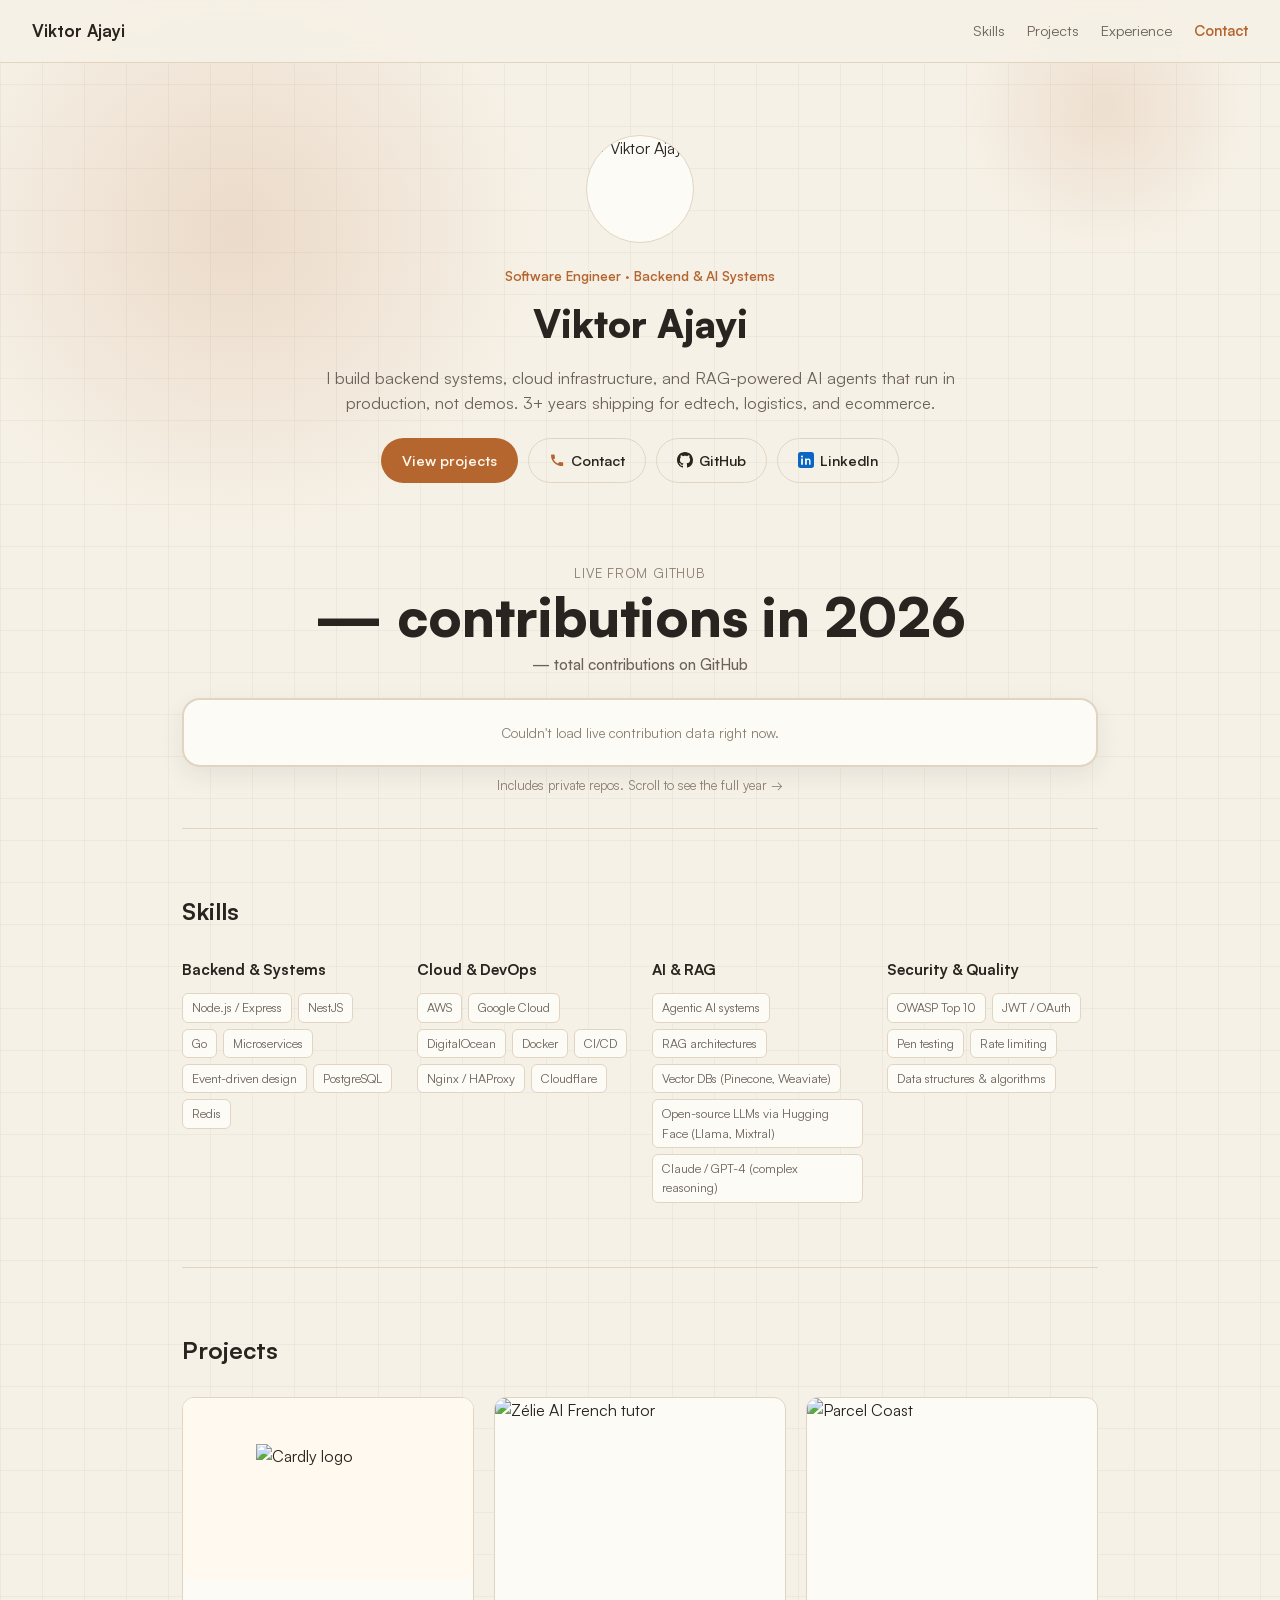
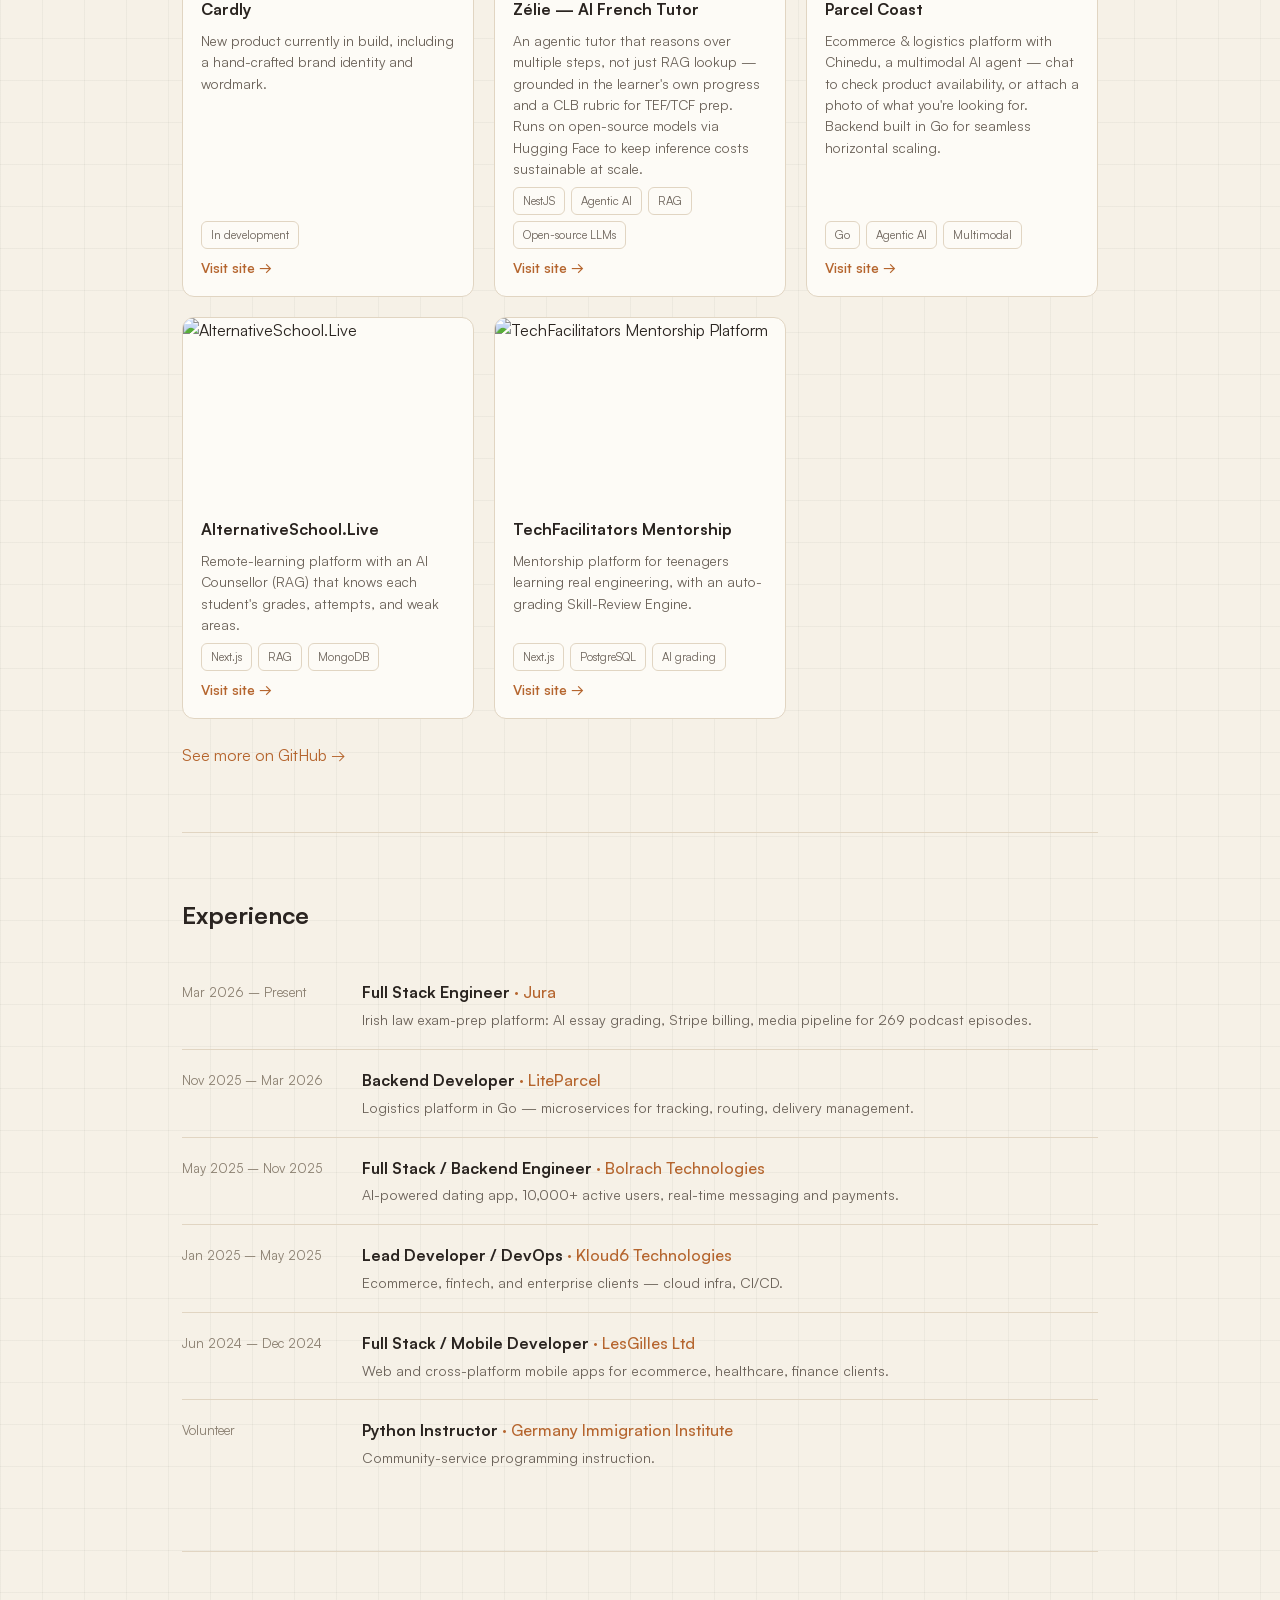
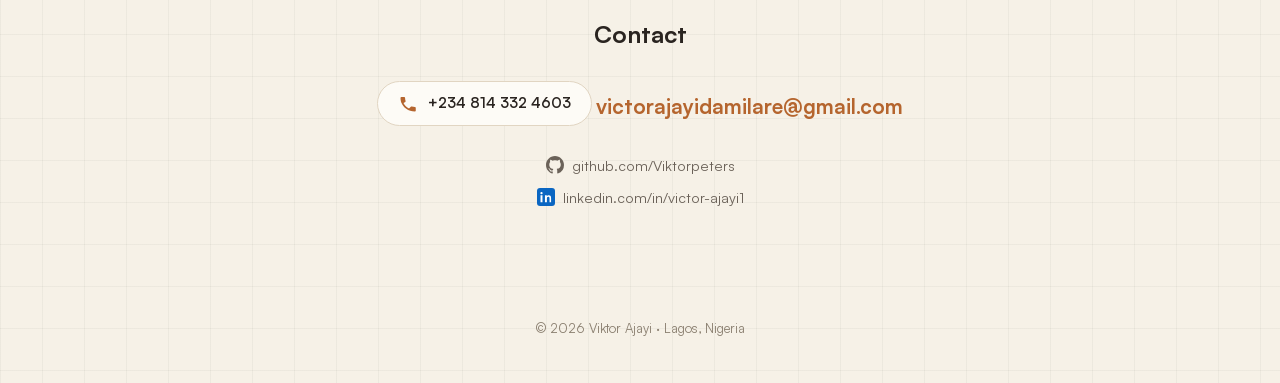
==== index.html @ 22c41017 ".." ====
<!doctype html>
<html lang="en">
  <head>
    <meta charset="UTF-8" />
    <meta name="viewport" content="width=device-width, initial-scale=1.0" />
    <title>Viktor Ajayi — Software Engineer, Backend &amp; AI Systems</title>
    <meta
      name="description"
      content="Software Engineer specializing in backend architecture, cloud systems, and AI/RAG integration. Lagos, Nigeria."
    />
    <meta
      property="og:title"
      content="Viktor Ajayi — Software Engineer, Backend & AI Systems"
    />
    <meta
      property="og:image"
      content="https://res.cloudinary.com/dkrjrfqpy/image/upload/v1765530204/port_qi6gnb.png"
    />
    <meta property="og:type" content="website" />
    <meta name="theme-color" content="#F6F1E7" />
    <link
      rel="icon"
      href="https://res.cloudinary.com/dkrjrfqpy/image/upload/v1765530204/port_qi6gnb.png"
    />
    <link rel="stylesheet" href="css/style.css" />
  </head>
  <body>
    <!-- Glow layer: sits behind the topbar + hero, sized in JS to cover both,
     so the two wandering glows can roam the full nav+hero area instead of
     being boxed inside the hero section. -->
    <div class="glow-layer" id="glowLayer" aria-hidden="true"></div>

    <header class="topbar">
      <a href="#top" class="topbar__brand">Viktor Ajayi</a>
      <nav class="topbar__links">
        <a href="#skills">Skills</a>
        <a href="#projects">Projects</a>
        <a href="#experience">Experience</a>
        <a href="#contact" class="topbar__cta">Contact</a>
      </nav>
      <button
        class="menu-btn"
        id="menuBtn"
        aria-label="Open menu"
        aria-expanded="false"
      >
        <span></span><span></span><span></span>
      </button>
    </header>

    <div class="drawer-backdrop" id="drawerBackdrop"></div>
    <nav class="drawer" id="drawer" aria-hidden="true">
      <div class="drawer__top">
        <span class="drawer__name">Viktor Ajayi</span>
        <button class="drawer__close" id="drawerClose" aria-label="Close menu">
          <svg viewBox="0 0 24 24" width="18" height="18" fill="none">
            <path
              d="M18 6L6 18M6 6L18 18"
              stroke="currentColor"
              stroke-width="2.5"
              stroke-linecap="round"
            />
          </svg>
        </button>
      </div>
      <a href="#skills" class="drawer__link"><span>01</span>Skills</a>
      <a href="#projects" class="drawer__link"><span>02</span>Projects</a>
      <a href="#experience" class="drawer__link"><span>03</span>Experience</a>
      <a href="#contact" class="drawer__link"><span>04</span>Contact</a>
      <div class="drawer__social">
        <a href="https://github.com/Viktorpeters" target="_blank" rel="noopener"
          >GitHub</a
        >
        <a
          href="https://www.linkedin.com/in/victor-ajayi1"
          target="_blank"
          rel="noopener"
          >LinkedIn</a
        >
      </div>
    </nav>

    <main id="top">
      <!-- HERO -->
      <section class="hero" id="hero">
        <img
          class="hero__portrait"
          src="https://res.cloudinary.com/dkrjrfqpy/image/upload/v1765531027/vik-removebg-preview_dnhvan.png"
          alt="Viktor Ajayi"
        />
        <div class="hero__copy">
          <p class="eyebrow reveal-word">
            Software Engineer · Backend &amp; AI Systems
          </p>
          <h1 class="hero__title">
            <span class="reveal-word">Viktor</span>
            <span class="reveal-word">Ajayi</span>
          </h1>
          <p class="hero__sub reveal-word">
            I build backend systems, cloud infrastructure, and RAG-powered AI
            agents that run in production, not demos. 3+ years shipping for
            edtech, logistics, and ecommerce. 
          </p>
          <div class="hero__actions reveal-word">
            <a href="#projects" class="btn btn--primary magnetic"
              >View projects</a
            >
            <a
              href="mailto:victorajayidamilare@gmail.com"
              class="btn btn--ghost magnetic"
            >
              <span class="btn-icon phone-icon">
                <svg
                  viewBox="0 0 24 24"
                  width="16"
                  height="16"
                  fill="none"
                  xmlns="http://www.w3.org/2000/svg"
                >
                  <path
                    d="M6.6 10.8c1.4 2.8 3.8 5.2 6.6 6.6l2.2-2.2c.3-.3.7-.4 1.1-.3 1.2.4 2.5.6 3.8.6.6 0 1 .4 1 1V20c0 .6-.4 1-1 1C10.5 21 3 13.5 3 4.7c0-.6.4-1 1-1h3.5c.6 0 1 .4 1 1 0 1.3.2 2.6.6 3.8.1.4 0 .8-.3 1.1L6.6 10.8Z"
                    fill="currentColor"
                  />
                </svg>
              </span>
              Contact
            </a>
            <a
              href="https://github.com/Viktorpeters"
              target="_blank"
              rel="noopener"
              class="btn btn--ghost magnetic"
            >
              <span class="btn-icon">
                <svg
                  viewBox="0 0 16 16"
                  width="16"
                  height="16"
                  fill="currentColor"
                  xmlns="http://www.w3.org/2000/svg"
                >
                  <path
                    d="M8 0C3.58 0 0 3.58 0 8c0 3.54 2.29 6.53 5.47 7.59.4.07.55-.17.55-.38 0-.19-.01-.82-.01-1.49-2.01.37-2.53-.49-2.69-.94-.09-.23-.48-.94-.82-1.13-.28-.15-.68-.52-.01-.53.63-.01 1.08.58 1.23.82.72 1.21 1.87.87 2.33.66.07-.52.28-.87.51-1.07-1.78-.2-3.64-.89-3.64-3.95 0-.87.31-1.59.82-2.15-.08-.2-.36-1.02.08-2.12 0 0 .67-.21 2.2.82.64-.18 1.32-.27 2-.27.68 0 1.36.09 2 .27 1.53-1.04 2.2-.82 2.2-.82.44 1.1.16 1.92.08 2.12.51.56.82 1.27.82 2.15 0 3.07-1.87 3.75-3.65 3.95.29.25.54.73.54 1.48 0 1.07-.01 1.93-.01 2.2 0 .21.15.46.55.38A8.01 8.01 0 0 0 16 8c0-4.42-3.58-8-8-8Z"
                  />
                </svg>
              </span>
              GitHub
            </a>
            <a
              href="https://www.linkedin.com/in/victor-ajayi1"
              target="_blank"
              rel="noopener"
              class="btn btn--ghost magnetic"
            >
              <span class="btn-icon">
                <svg
                  viewBox="0 0 24 24"
                  width="16"
                  height="16"
                  xmlns="http://www.w3.org/2000/svg"
                >
                  <rect width="24" height="24" rx="4" fill="#0A66C2" />
                  <path
                    d="M7.3 9.7H4.7V19h2.6V9.7ZM6 5.4a1.5 1.5 0 1 0 0 3 1.5 1.5 0 0 0 0-3ZM19.3 19h-2.6v-4.8c0-1.1 0-2.6-1.6-2.6s-1.9 1.2-1.9 2.5V19H10.6V9.7h2.5v1.3h.03c.35-.66 1.2-1.36 2.5-1.36 2.66 0 3.15 1.75 3.15 4.03V19Z"
                    fill="#fff"
                  />
                </svg>
              </span>
              LinkedIn
            </a>
          </div>
        </div>
      </section>

      <!-- GITHUB CONTRIBUTIONS — pulled live via a Cloudflare Worker calling
       the real GitHub GraphQL API, so private-repo contributions count
       and the range spans Jan–Dec 2026, with days not yet lived shown
       as empty placeholders. -->
      <section class="section section--tight contrib-section">
        <p class="contrib-label">Live from GitHub</p>
        <p class="contrib-total" id="contribTotal">— contributions in 2026</p>
        <p class="contrib-alltime" id="contribAllTime">
          — total contributions on GitHub
        </p>
        <div id="contribGrid" class="contrib-grid">
          <p class="contrib-loading">Loading contributions…</p>
        </div>
        <p class="fine-print">
          Includes private repos. Scroll to see the full year →
        </p>
      </section>

      <!-- SKILLS -->
      <section id="skills" class="section">
        <h2 class="section__title">Skills</h2>
        <div class="skills">
          <div class="skill-group">
            <h3>Backend &amp; Systems</h3>
            <ul class="tag-list">
              <li>Node.js / Express</li>
              <li>NestJS</li>
              <li>Go</li>
              <li>Microservices</li>
              <li>Event-driven design</li>
              <li>PostgreSQL</li>
              <li>Redis</li>
            </ul>
          </div>
          <div class="skill-group">
            <h3>Cloud &amp; DevOps</h3>
            <ul class="tag-list">
              <li>AWS</li>
              <li>Google Cloud</li>
              <li>DigitalOcean</li>
              <li>Docker</li>
              <li>CI/CD</li>
              <li>Nginx / HAProxy</li>
              <li>Cloudflare</li>
            </ul>
          </div>
          <div class="skill-group">
            <h3>AI &amp; RAG</h3>
            <ul class="tag-list">
              <li>Agentic AI systems</li>
              <li>RAG architectures</li>
              <li>Vector DBs (Pinecone, Weaviate)</li>
              <li>Open-source LLMs via Hugging Face (Llama, Mixtral)</li>
              <li>Claude / GPT-4 (complex reasoning)</li>
            </ul>
          </div>
          <div class="skill-group">
            <h3>Security &amp; Quality</h3>
            <ul class="tag-list">
              <li>OWASP Top 10</li>
              <li>JWT / OAuth</li>
              <li>Pen testing</li>
              <li>Rate limiting</li>
              <li>Data structures &amp; algorithms</li>
            </ul>
          </div>
        </div>
      </section>

      <!-- PROJECTS -->
      <section id="projects" class="section">
        <h2 class="section__title">Projects</h2>
        <div class="projects">
          <article class="project-card project-card--logo">
            <div class="project-card__img-wrap">
              <img
                src="https://res.cloudinary.com/dkrjrfqpy/image/upload/v1782660457/ca-removebg-preview_zdrvwd.png"
                alt="Cardly logo"
                loading="lazy"
              />
            </div>
            <div class="project-card__body">
              <h3>Cardly</h3>
              <p>
                New product currently in build, including a hand-crafted brand
                identity and wordmark.
              </p>
              <ul class="tag-list tag-list--sm">
                <li>In development</li>
              </ul>
              <a href="https://cardly.ng" target="_blank" rel="noopener"
                >Visit site →</a
              >
            </div>
          </article>

          <article class="project-card">
            <img
              src="https://res.cloudinary.com/dkrjrfqpy/image/upload/v1782773212/cc_duxaoo.png"
              alt="Zélie AI French tutor"
              loading="lazy"
            />
            <div class="project-card__body">
              <h3>Zélie — AI French Tutor</h3>
              <p>
                An agentic tutor that reasons over multiple steps, not just RAG
                lookup — grounded in the learner's own progress and a CLB rubric
                for TEF/TCF prep. Runs on open-source models via Hugging Face to
                keep inference costs sustainable at scale.
              </p>
              <ul class="tag-list tag-list--sm">
                <li>NestJS</li>
                <li>Agentic AI</li>
                <li>RAG</li>
                <li>Open-source LLMs</li>
              </ul>
              <a
                href="https://frenchwithzelie.io"
                target="_blank"
                rel="noopener"
                >Visit site →</a
              >
            </div>
          </article>

          <article class="project-card">
            <img
              src="https://res.cloudinary.com/dkrjrfqpy/image/upload/v1783594135/qq_xaq3hu.png"
              alt="Parcel Coast"
              loading="lazy"
            />
            <div class="project-card__body">
              <h3>Parcel Coast</h3>
              <p>
                Ecommerce &amp; logistics platform with Chinedu, a multimodal AI
                agent — chat to check product availability, or attach a photo of
                what you're looking for. Backend built in Go for seamless
                horizontal scaling.
              </p>
              <ul class="tag-list tag-list--sm">
                <li>Go</li>
                <li>Agentic AI</li>
                <li>Multimodal</li>
              </ul>
              <a href="https://parcelcoast.com" target="_blank" rel="noopener"
                >Visit site →</a
              >
            </div>
          </article>

          <article class="project-card">
            <img
              src="https://res.cloudinary.com/dkrjrfqpy/image/upload/v1765997742/t1_dznrgp.png"
              alt="AlternativeSchool.Live"
              loading="lazy"
            />
            <div class="project-card__body">
              <h3>AlternativeSchool.Live</h3>
              <p>
                Remote-learning platform with an AI Counsellor (RAG) that knows
                each student's grades, attempts, and weak areas.
              </p>
              <ul class="tag-list tag-list--sm">
                <li>Next.js</li>
                <li>RAG</li>
                <li>MongoDB</li>
              </ul>
              <a
                href="https://alternativeschool.com"
                target="_blank"
                rel="noopener"
                >Visit site →</a
              >
            </div>
          </article>

          <article class="project-card">
            <img
              src="https://res.cloudinary.com/dkrjrfqpy/image/upload/v1781530593/t5_cokqwj.png"
              alt="TechFacilitators Mentorship Platform"
              loading="lazy"
            />
            <div class="project-card__body">
              <h3>TechFacilitators Mentorship</h3>
              <p>
                Mentorship platform for teenagers learning real engineering,
                with an auto-grading Skill-Review Engine.
              </p>
              <ul class="tag-list tag-list--sm">
                <li>Next.js</li>
                <li>PostgreSQL</li>
                <li>AI grading</li>
              </ul>
              <a
                href="https://mentorship.techfacilitators.com"
                target="_blank"
                rel="noopener"
                >Visit site →</a
              >
            </div>
          </article>
        </div>
        <div class="section__more">
          <a
            href="https://github.com/Viktorpeters"
            target="_blank"
            rel="noopener"
            >See more on GitHub →</a
          >
        </div>
      </section>

      <!-- EXPERIENCE -->
      <section id="experience" class="section">
        <h2 class="section__title">Experience</h2>
        <div class="timeline">
          <div class="timeline__row">
            <div class="timeline__meta">Mar 2026 – Present</div>
            <div class="timeline__body">
              <h3>Full Stack Engineer <span class="at">· Jura</span></h3>
              <p>
                Irish law exam-prep platform: AI essay grading, Stripe billing,
                media pipeline for 269 podcast episodes.
              </p>
            </div>
          </div>
          <div class="timeline__row">
            <div class="timeline__meta">Nov 2025 – Mar 2026</div>
            <div class="timeline__body">
              <h3>Backend Developer <span class="at">· LiteParcel</span></h3>
              <p>
                Logistics platform in Go — microservices for tracking, routing,
                delivery management.
              </p>
            </div>
          </div>
          <div class="timeline__row">
            <div class="timeline__meta">May 2025 – Nov 2025</div>
            <div class="timeline__body">
              <h3>
                Full Stack / Backend Engineer
                <span class="at">· Bolrach Technologies</span>
              </h3>
              <p>
                AI-powered dating app, 10,000+ active users, real-time messaging
                and payments.
              </p>
            </div>
          </div>
          <div class="timeline__row">
            <div class="timeline__meta">Jan 2025 – May 2025</div>
            <div class="timeline__body">
              <h3>
                Lead Developer / DevOps
                <span class="at">· Kloud6 Technologies</span>
              </h3>
              <p>
                Ecommerce, fintech, and enterprise clients — cloud infra, CI/CD.
              </p>
            </div>
          </div>
          <div class="timeline__row">
            <div class="timeline__meta">Jun 2024 – Dec 2024</div>
            <div class="timeline__body">
              <h3>
                Full Stack / Mobile Developer
                <span class="at">· LesGilles Ltd</span>
              </h3>
              <p>
                Web and cross-platform mobile apps for ecommerce, healthcare,
                finance clients.
              </p>
            </div>
          </div>
          <div class="timeline__row">
            <div class="timeline__meta">Volunteer</div>
            <div class="timeline__body">
              <h3>
                Python Instructor
                <span class="at">· Germany Immigration Institute</span>
              </h3>
              <p>Community-service programming instruction.</p>
            </div>
          </div>
        </div>
      </section>

      <!-- CONTACT -->
      <section id="contact" class="section contact">
        <h2 class="section__title">Contact</h2>

        <a href="tel:+2348143324603" class="phone-chip">
          <span class="phone-icon">
            <svg
              viewBox="0 0 24 24"
              width="20"
              height="20"
              fill="none"
              xmlns="http://www.w3.org/2000/svg"
            >
              <path
                d="M6.6 10.8c1.4 2.8 3.8 5.2 6.6 6.6l2.2-2.2c.3-.3.7-.4 1.1-.3 1.2.4 2.5.6 3.8.6.6 0 1 .4 1 1V20c0 .6-.4 1-1 1C10.5 21 3 13.5 3 4.7c0-.6.4-1 1-1h3.5c.6 0 1 .4 1 1 0 1.3.2 2.6.6 3.8.1.4 0 .8-.3 1.1L6.6 10.8Z"
                fill="currentColor"
              />
            </svg>
          </span>
          <span>+234 814 332 4603</span>
        </a>

        <a href="mailto:victorajayidamilare@gmail.com" class="contact__email"
          >victorajayidamilare@gmail.com</a
        >

        <div class="contact__links">
          <a
            href="https://github.com/Viktorpeters"
            target="_blank"
            rel="noopener"
            class="icon-chip"
          >
            <svg
              viewBox="0 0 16 16"
              width="18"
              height="18"
              fill="currentColor"
              xmlns="http://www.w3.org/2000/svg"
            >
              <path
                d="M8 0C3.58 0 0 3.58 0 8c0 3.54 2.29 6.53 5.47 7.59.4.07.55-.17.55-.38 0-.19-.01-.82-.01-1.49-2.01.37-2.53-.49-2.69-.94-.09-.23-.48-.94-.82-1.13-.28-.15-.68-.52-.01-.53.63-.01 1.08.58 1.23.82.72 1.21 1.87.87 2.33.66.07-.52.28-.87.51-1.07-1.78-.2-3.64-.89-3.64-3.95 0-.87.31-1.59.82-2.15-.08-.2-.36-1.02.08-2.12 0 0 .67-.21 2.2.82.64-.18 1.32-.27 2-.27.68 0 1.36.09 2 .27 1.53-1.04 2.2-.82 2.2-.82.44 1.1.16 1.92.08 2.12.51.56.82 1.27.82 2.15 0 3.07-1.87 3.75-3.65 3.95.29.25.54.73.54 1.48 0 1.07-.01 1.93-.01 2.2 0 .21.15.46.55.38A8.01 8.01 0 0 0 16 8c0-4.42-3.58-8-8-8Z"
              />
            </svg>
            <span>github.com/Viktorpeters</span>
          </a>
          <a
            href="https://www.linkedin.com/in/victor-ajayi1"
            target="_blank"
            rel="noopener"
            class="icon-chip"
          >
            <svg
              viewBox="0 0 24 24"
              width="18"
              height="18"
              xmlns="http://www.w3.org/2000/svg"
            >
              <rect width="24" height="24" rx="4" fill="#0A66C2" />
              <path
                d="M7.3 9.7H4.7V19h2.6V9.7ZM6 5.4a1.5 1.5 0 1 0 0 3 1.5 1.5 0 0 0 0-3ZM19.3 19h-2.6v-4.8c0-1.1 0-2.6-1.6-2.6s-1.9 1.2-1.9 2.5V19H10.6V9.7h2.5v1.3h.03c.35-.66 1.2-1.36 2.5-1.36 2.66 0 3.15 1.75 3.15 4.03V19Z"
                fill="#fff"
              />
            </svg>
            <span>linkedin.com/in/victor-ajayi1</span>
          </a>
        </div>
      </section>
    </main>

    <footer class="footer">
      <p>© <span id="year">2026</span> Viktor Ajayi · Lagos, Nigeria</p>
    </footer>

    <script src="js/main.js"></script>
  </body>
</html>
---- css/style.css ----
/* ============================================================
   FONTS — self-hosted Satoshi
   Drop your downloaded Satoshi files into: portfolio/fonts/satoshi/
   Variable font covers the full weight range in one file.
   ============================================================ */
@font-face {
  font-family: "Satoshi";
  src: url("../fonts/satoshi/Satoshi-Variable.woff2") format("woff2");
  font-weight: 300 900;
  font-style: normal;
  font-display: swap;
}
@font-face {
  font-family: "Satoshi";
  src: url("../fonts/satoshi/Satoshi-VariableItalic.woff2") format("woff2");
  font-weight: 300 900;
  font-style: italic;
  font-display: swap;
}
/* Fallback statics, in case the variable file isn't present */
@font-face {
  font-family: "Satoshi";
  src: url("../fonts/satoshi/Satoshi-Regular.woff2") format("woff2");
  font-weight: 400;
  font-style: normal;
  font-display: swap;
}
@font-face {
  font-family: "Satoshi";
  src: url("../fonts/satoshi/Satoshi-Medium.woff2") format("woff2");
  font-weight: 500;
  font-style: normal;
  font-display: swap;
}
@font-face {
  font-family: "Satoshi";
  src: url("../fonts/satoshi/Satoshi-Bold.woff2") format("woff2");
  font-weight: 700;
  font-style: normal;
  font-display: swap;
}
@font-face {
  font-family: "Satoshi";
  src: url("../fonts/satoshi/Satoshi-Black.woff2") format("woff2");
  font-weight: 900;
  font-style: normal;
  font-display: swap;
}

/* ============================================================
   TOKENS — warm, modest, mildly bright (2026 "warm neutral" trend)
   ============================================================ */
:root {
  --bg: #f6f1e7; /* warm cream, not stark white */
  --surface: #fdfbf6; /* card surface, slightly lighter */
  --border: #e1d5c2;
  --text: #2a2420; /* warm charcoal, not pure black */
  --text-muted: #6b6259;
  --text-dim: #8a7f70;
  --accent: #b5652e; /* single restrained terracotta/amber accent */
  --accent-soft: #d98a4f;

  --font-body:
    "Satoshi", -apple-system, BlinkMacSystemFont, "Segoe UI", sans-serif;

  --container: 980px;
  --radius: 12px;
  --ease: cubic-bezier(0.22, 0.61, 0.36, 1);
}

*,
*::before,
*::after {
  box-sizing: border-box;
}
html {
  scroll-behavior: smooth;
}

body {
  margin: 0;
  background: var(--bg);
  color: var(--text);
  font-family: var(--font-body);
  font-size: 16px;
  line-height: 1.55;
  -webkit-font-smoothing: antialiased;
  position: relative;

  /* Warm grid-patterned background */
  background-image:
    linear-gradient(rgba(42, 36, 32, 0.045) 1px, transparent 1px),
    linear-gradient(90deg, rgba(42, 36, 32, 0.045) 1px, transparent 1px);
  background-size: 42px 42px;
}

a {
  color: var(--accent);
  text-decoration: none;
}
a:hover {
  color: var(--accent-soft);
}
img {
  max-width: 100%;
  display: block;
}
::selection {
  background: var(--accent);
  color: #fff9f0;
}
:focus-visible {
  outline: 2px solid var(--accent);
  outline-offset: 3px;
}

/* ============================================================
   GLOW LAYER — the two wandering spotlights now live here instead
   of inside .hero, so they can roam the full topbar + hero area
   (sized in JS to topbar.offsetHeight + hero.offsetHeight) rather
   than being boxed into the hero section alone.
   ============================================================ */
.glow-layer {
  position: absolute;
  top: 0;
  left: 0;
  width: 100%;
  z-index: 0;
  overflow: hidden;
  pointer-events: none;
  --spot-x: 0px;
  --spot-y: 0px;
  --spot-size: 320px;
  --spot2-x: 60%;
  --spot2-y: 70%;
  --spot2-size: 140px;
}
.glow-layer::before {
  content: "";
  position: absolute;
  inset: 0;
  background: radial-gradient(
    var(--spot-size) circle at var(--spot-x) var(--spot-y),
    rgba(181, 101, 46, 0.16),
    transparent 70%
  );
}
.glow-layer::after {
  content: "";
  position: absolute;
  inset: 0;
  background: radial-gradient(
    var(--spot2-size) circle at var(--spot2-x) var(--spot2-y),
    rgba(181, 101, 46, 0.13),
    transparent 70%
  );
}
@media (prefers-reduced-motion: reduce) {
  .glow-layer {
    display: none;
  }
}

/* ============================================================
   TOPBAR
   ============================================================ */
.topbar {
  position: sticky;
  top: 0;
  z-index: 10;
  display: flex;
  align-items: center;
  justify-content: space-between;
  padding: 18px 32px;
  background: rgba(246, 241, 231, 0.85);
  backdrop-filter: blur(8px);
  border-bottom: 1px solid var(--border);
}
.topbar__brand {
  font-weight: 700;
  font-size: 1.05rem;
  color: var(--text);
}
.topbar__links {
  display: flex;
  gap: 22px;
  font-size: 0.92rem;
}
.topbar__links a {
  color: var(--text-muted);
}
.topbar__links a:hover {
  color: var(--text);
}
.topbar__cta {
  color: var(--accent) !important;
  font-weight: 600;
}

/* ============================================================
   MOBILE MENU — custom hamburger + slide-in drawer
   ============================================================ */
.menu-btn {
  display: none;
  flex-direction: column;
  justify-content: center;
  gap: 5px;
  width: 36px;
  height: 36px;
  background: none;
  border: none;
  padding: 0;
}
.menu-btn span {
  display: block;
  height: 2px;
  width: 100%;
  background: var(--text);
  border-radius: 2px;
  transition:
    transform 0.3s var(--ease),
    opacity 0.2s var(--ease);
}
.menu-btn span:nth-child(1) {
  width: 70%;
}
.menu-btn span:nth-child(3) {
  width: 45%;
  align-self: flex-end;
}
.menu-btn.is-open span:nth-child(1) {
  transform: translateY(7px) rotate(45deg);
  width: 100%;
}
.menu-btn.is-open span:nth-child(2) {
  opacity: 0;
}
.menu-btn.is-open span:nth-child(3) {
  transform: translateY(-7px) rotate(-45deg);
  width: 100%;
  align-self: center;
}

.drawer-backdrop {
  position: fixed;
  inset: 0;
  background: rgba(42, 36, 32, 0.45);
  backdrop-filter: blur(2px);
  z-index: 40;
  opacity: 0;
  visibility: hidden;
  transition:
    opacity 0.3s var(--ease),
    visibility 0.3s var(--ease);
}
.drawer-backdrop.is-open {
  opacity: 1;
  visibility: visible;
}

.drawer {
  position: fixed;
  top: 0;
  right: 0;
  bottom: 0;
  width: min(78vw, 320px);
  background: var(--surface);
  border-left: 1px solid var(--border);
  z-index: 41;
  display: flex;
  flex-direction: column;
  padding: 20px 24px 32px;
  transform: translateX(100%);
  transition: transform 0.35s var(--ease);
}
.drawer.is-open {
  transform: translateX(0);
}

.drawer__top {
  display: flex;
  align-items: center;
  justify-content: space-between;
  margin-bottom: 36px;
}
.drawer__name {
  font-weight: 700;
}
.drawer__close {
  background: none;
  border: none;
  color: var(--text-muted);
  padding: 6px;
}
.drawer__close:hover {
  color: var(--accent);
}

.drawer__link {
  display: flex;
  align-items: baseline;
  gap: 12px;
  font-size: 1.4rem;
  font-weight: 700;
  color: var(--text);
  padding: 14px 0;
  border-bottom: 1px solid var(--border);
  opacity: 0;
  transform: translateX(16px);
  transition:
    opacity 0.35s var(--ease),
    transform 0.35s var(--ease);
}
.drawer.is-open .drawer__link {
  opacity: 1;
  transform: translateX(0);
}
.drawer.is-open .drawer__link:nth-child(1) {
  transition-delay: 0.08s;
}
.drawer.is-open .drawer__link:nth-child(2) {
  transition-delay: 0.14s;
}
.drawer.is-open .drawer__link:nth-child(3) {
  transition-delay: 0.2s;
}
.drawer.is-open .drawer__link:nth-child(4) {
  transition-delay: 0.26s;
}
.drawer__link span {
  font-size: 0.75rem;
  font-weight: 500;
  color: var(--accent);
}
.drawer__link:hover {
  color: var(--accent);
}

.drawer__social {
  margin-top: auto;
  display: flex;
  gap: 18px;
  padding-top: 20px;
}
.drawer__social a {
  color: var(--text-muted);
  font-size: 0.85rem;
}
.drawer__social a:hover {
  color: var(--accent);
}

@media (max-width: 640px) {
  .topbar__links {
    display: none;
  }
  .menu-btn {
    display: flex;
  }
}
@media (prefers-reduced-motion: reduce) {
  .drawer,
  .drawer__link,
  .drawer-backdrop,
  .menu-btn span {
    transition: none;
  }
}

/* ============================================================
   LAYOUT
   ============================================================ */
main {
  max-width: var(--container);
  margin: 0 auto;
  padding: 0 32px;
  position: relative;
  z-index: 1;
}
.section {
  padding: 64px 0;
  border-bottom: 1px solid var(--border);
}
.section--tight {
  padding: 32px 0;
  text-align: center;
}
.section:last-of-type {
  border-bottom: none;
}
.section__title {
  font-size: 1.5rem;
  font-weight: 700;
  margin: 0 0 28px;
}
.section__more {
  margin-top: 24px;
}
.fine-print {
  color: var(--text-dim);
  font-size: 0.82rem;
  margin: 8px 0 0;
}

/* ============================================================
   HERO
   ============================================================ */
.hero {
  position: relative;
  z-index: 1;
  display: flex;
  flex-direction: column;
  align-items: center;
  text-align: center;
  gap: 22px;
  padding: 72px 0 48px;
}
.hero__portrait {
  width: 108px;
  height: 108px;
  border-radius: 50%;
  object-fit: cover;
  object-position: top;
  border: 1px solid var(--border);
  background: var(--surface);
  flex-shrink: 0;
  position: relative;
  z-index: 2;
}
.hero__copy {
  display: flex;
  flex-direction: column;
  align-items: center;
  position: relative;
  z-index: 2;
}
.eyebrow {
  color: var(--accent);
  font-weight: 600;
  font-size: 0.85rem;
  margin: 0 0 8px;
}
.hero__title {
  font-size: clamp(1.8rem, 4vw, 2.4rem);
  font-weight: 900;
  margin: 0 0 12px;
}
.hero__sub {
  color: var(--text-muted);
  max-width: 60ch;
  margin: 0 0 22px;
  font-size: 1.02rem;
}
.hero__actions {
  display: flex;
  flex-wrap: wrap;
  justify-content: center;
  gap: 10px;
}

.btn-icon {
  display: inline-flex;
}

/* Magnetic buttons: JS sets transform on mousemove; CSS just
   provides the smooth spring-back when the cursor leaves. */
.magnetic {
  transition: transform 0.25s var(--ease);
}

/* Staggered entrance reveal for hero copy on load */
.reveal-word {
  opacity: 0;
  transform: translateY(14px);
}
.reveal-word--play {
  animation: reveal-in 0.7s var(--ease) forwards;
}
@keyframes reveal-in {
  to {
    opacity: 1;
    transform: translateY(0);
  }
}
@media (prefers-reduced-motion: reduce) {
  .reveal-word {
    opacity: 1;
    transform: none;
    animation: none;
  }
}

.btn {
  display: inline-flex;
  align-items: center;
  gap: 6px;
  padding: 10px 20px;
  border-radius: 100px;
  font-weight: 600;
  font-size: 0.9rem;
  border: 1px solid transparent;
  transition: all 0.15s var(--ease);
}
.btn--primary {
  background: var(--accent);
  color: #fff9f0;
}
.btn--primary:hover {
  background: var(--accent-soft);
  color: #fff9f0;
}
.btn--ghost {
  border-color: var(--border);
  color: var(--text);
}
.btn--ghost:hover {
  border-color: var(--accent);
  color: var(--accent);
}

/* ============================================================
   GITHUB CONTRIBUTIONS — real data rendered as an inline SVG grid
   (see main.js), fetched from a Cloudflare Worker that calls the
   GitHub GraphQL API server-side.
   ============================================================ */
.contrib-section {
  max-width: 100%;
}
.contrib-label {
  color: var(--text-dim);
  font-size: 0.82rem;
  margin: 0 0 4px;
  text-transform: uppercase;
  letter-spacing: 0.06em;
}
.contrib-total {
  font-size: clamp(2rem, 6vw, 3.4rem);
  font-weight: 900;
  color: var(--text);
  margin: 0 0 6px;
  line-height: 1.1;
}
.contrib-total .contrib-total-number {
  color: var(--accent);
}
.contrib-alltime {
  color: var(--text-muted);
  font-size: 0.95rem;
  font-weight: 500;
  margin: 0 0 22px;
}
.contrib-grid {
  max-width: 100%;
  overflow-x: auto;
  overflow-y: hidden;
  padding: 22px;
  background: var(--surface);
  border: 2px solid var(--border);
  border-radius: 18px;
  box-shadow: 0 8px 24px rgba(42, 36, 32, 0.08);
  scroll-behavior: smooth;
  -webkit-overflow-scrolling: touch;
}
.contrib-grid svg {
  display: block;
}
.contrib-loading,
.contrib-error {
  color: var(--text-dim);
  font-size: 0.85rem;
  margin: 0;
}

/* ============================================================
   SKILLS
   ============================================================ */
.skills {
  display: grid;
  grid-template-columns: repeat(4, 1fr);
  gap: 24px;
}
@media (max-width: 800px) {
  .skills {
    grid-template-columns: repeat(2, 1fr);
  }
}
@media (max-width: 480px) {
  .skills {
    grid-template-columns: 1fr;
  }
}
.skill-group h3 {
  font-size: 0.95rem;
  font-weight: 700;
  margin: 0 0 12px;
}

.tag-list {
  list-style: none;
  padding: 0;
  margin: 0;
  display: flex;
  flex-wrap: wrap;
  gap: 6px;
}
.tag-list li {
  color: var(--text-muted);
  background: var(--surface);
  border: 1px solid var(--border);
  border-radius: 6px;
  padding: 4px 9px;
  font-size: 0.78rem;
}
.tag-list--sm li {
  font-size: 0.72rem;
}

/* ============================================================
   PROJECTS
   ============================================================ */
.projects {
  display: grid;
  grid-template-columns: repeat(3, 1fr);
  gap: 20px;
}
@media (max-width: 860px) {
  .projects {
    grid-template-columns: repeat(2, 1fr);
  }
}
@media (max-width: 560px) {
  .projects {
    grid-template-columns: 1fr;
  }
}

.project-card {
  background: var(--surface);
  border: 1px solid var(--border);
  border-radius: var(--radius);
  overflow: hidden;
  display: flex;
  flex-direction: column;
  transition:
    border-color 0.15s var(--ease),
    transform 0.15s var(--ease);
}
.project-card:hover {
  border-color: var(--accent);
  transform: translateY(-2px);
}
.project-card img {
  width: 100%;
  aspect-ratio: 16/10;
  object-fit: cover;
}
.project-card__body {
  padding: 18px;
  display: flex;
  flex-direction: column;
  gap: 8px;
  flex: 1;
}
.project-card__body h3 {
  font-size: 1rem;
  font-weight: 700;
  margin: 0;
}
.project-card__body p {
  color: var(--text-muted);
  font-size: 0.86rem;
  margin: 0;
  flex: 1;
}
.project-card__body a {
  font-size: 0.85rem;
  font-weight: 600;
}
.project-card--text-only {
  justify-content: center;
}
.project-card--text-only .project-card__body {
  padding: 24px 20px;
}
.project-card--logo .project-card__img-wrap {
  aspect-ratio: 16/10;
  display: flex;
  align-items: center;
  justify-content: center;
  background: #fff9ef;
  padding: 20px;
}
.project-card--logo .project-card__img-wrap img {
  width: auto;
  height: 100%;
  max-height: 90px;
  object-fit: contain;
}

/* ============================================================
   EXPERIENCE
   ============================================================ */
.timeline {
  display: flex;
  flex-direction: column;
}
.timeline__row {
  display: grid;
  grid-template-columns: 160px 1fr;
  gap: 20px;
  padding: 18px 0;
  border-top: 1px solid var(--border);
}
.timeline__row:first-child {
  border-top: none;
}
@media (max-width: 600px) {
  .timeline__row {
    grid-template-columns: 1fr;
    gap: 4px;
  }
}
.timeline__meta {
  color: var(--text-dim);
  font-size: 0.82rem;
  padding-top: 2px;
}
.timeline__body h3 {
  font-size: 1rem;
  font-weight: 700;
  margin: 0 0 4px;
}
.timeline__body .at {
  color: var(--accent);
  font-weight: 500;
}
.timeline__body p {
  color: var(--text-muted);
  font-size: 0.88rem;
  margin: 0;
}

/* ============================================================
   CONTACT / FOOTER
   ============================================================ */
.contact {
  text-align: center;
}
.contact__email {
  font-size: 1.3rem;
  font-weight: 700;
  color: var(--accent);
  display: inline-block;
  margin: 6px 0 18px;
}
.contact__links {
  display: flex;
  flex-direction: column;
  align-items: center;
  gap: 10px;
  margin-top: 14px;
}

.phone-chip {
  display: inline-flex;
  align-items: center;
  gap: 10px;
  padding: 10px 20px;
  border-radius: 100px;
  border: 1px solid var(--border);
  background: var(--surface);
  color: var(--text);
  font-weight: 600;
  font-size: 0.92rem;
  margin-bottom: 4px;
}
.phone-chip:hover {
  border-color: var(--accent);
  color: var(--accent);
}
.phone-icon {
  display: inline-flex;
  color: var(--accent);
  animation: phone-ring 3s ease-in-out infinite;
  transform-origin: 50% 20%;
}
@keyframes phone-ring {
  0%,
  20%,
  100% {
    transform: rotate(0deg);
  }
  1% {
    transform: rotate(-18deg);
  }
  2.5% {
    transform: rotate(16deg);
  }
  4% {
    transform: rotate(-14deg);
  }
  5.5% {
    transform: rotate(12deg);
  }
  7% {
    transform: rotate(-10deg);
  }
  8.5% {
    transform: rotate(8deg);
  }
  10% {
    transform: rotate(-14deg);
  }
  11.5% {
    transform: rotate(12deg);
  }
  13% {
    transform: rotate(-9deg);
  }
  14.5% {
    transform: rotate(9deg);
  }
  16% {
    transform: rotate(-6deg);
  }
  17.5% {
    transform: rotate(5deg);
  }
}
@media (prefers-reduced-motion: reduce) {
  .phone-icon {
    animation: none;
  }
}

.icon-chip {
  display: inline-flex;
  align-items: center;
  gap: 8px;
  color: var(--text-muted);
  font-size: 0.9rem;
}
.icon-chip:hover {
  color: var(--accent);
}
.icon-chip svg {
  flex-shrink: 0;
}

.footer {
  text-align: center;
  padding: 32px;
  color: var(--text-dim);
  font-size: 0.82rem;
  position: relative;
  z-index: 1;
}
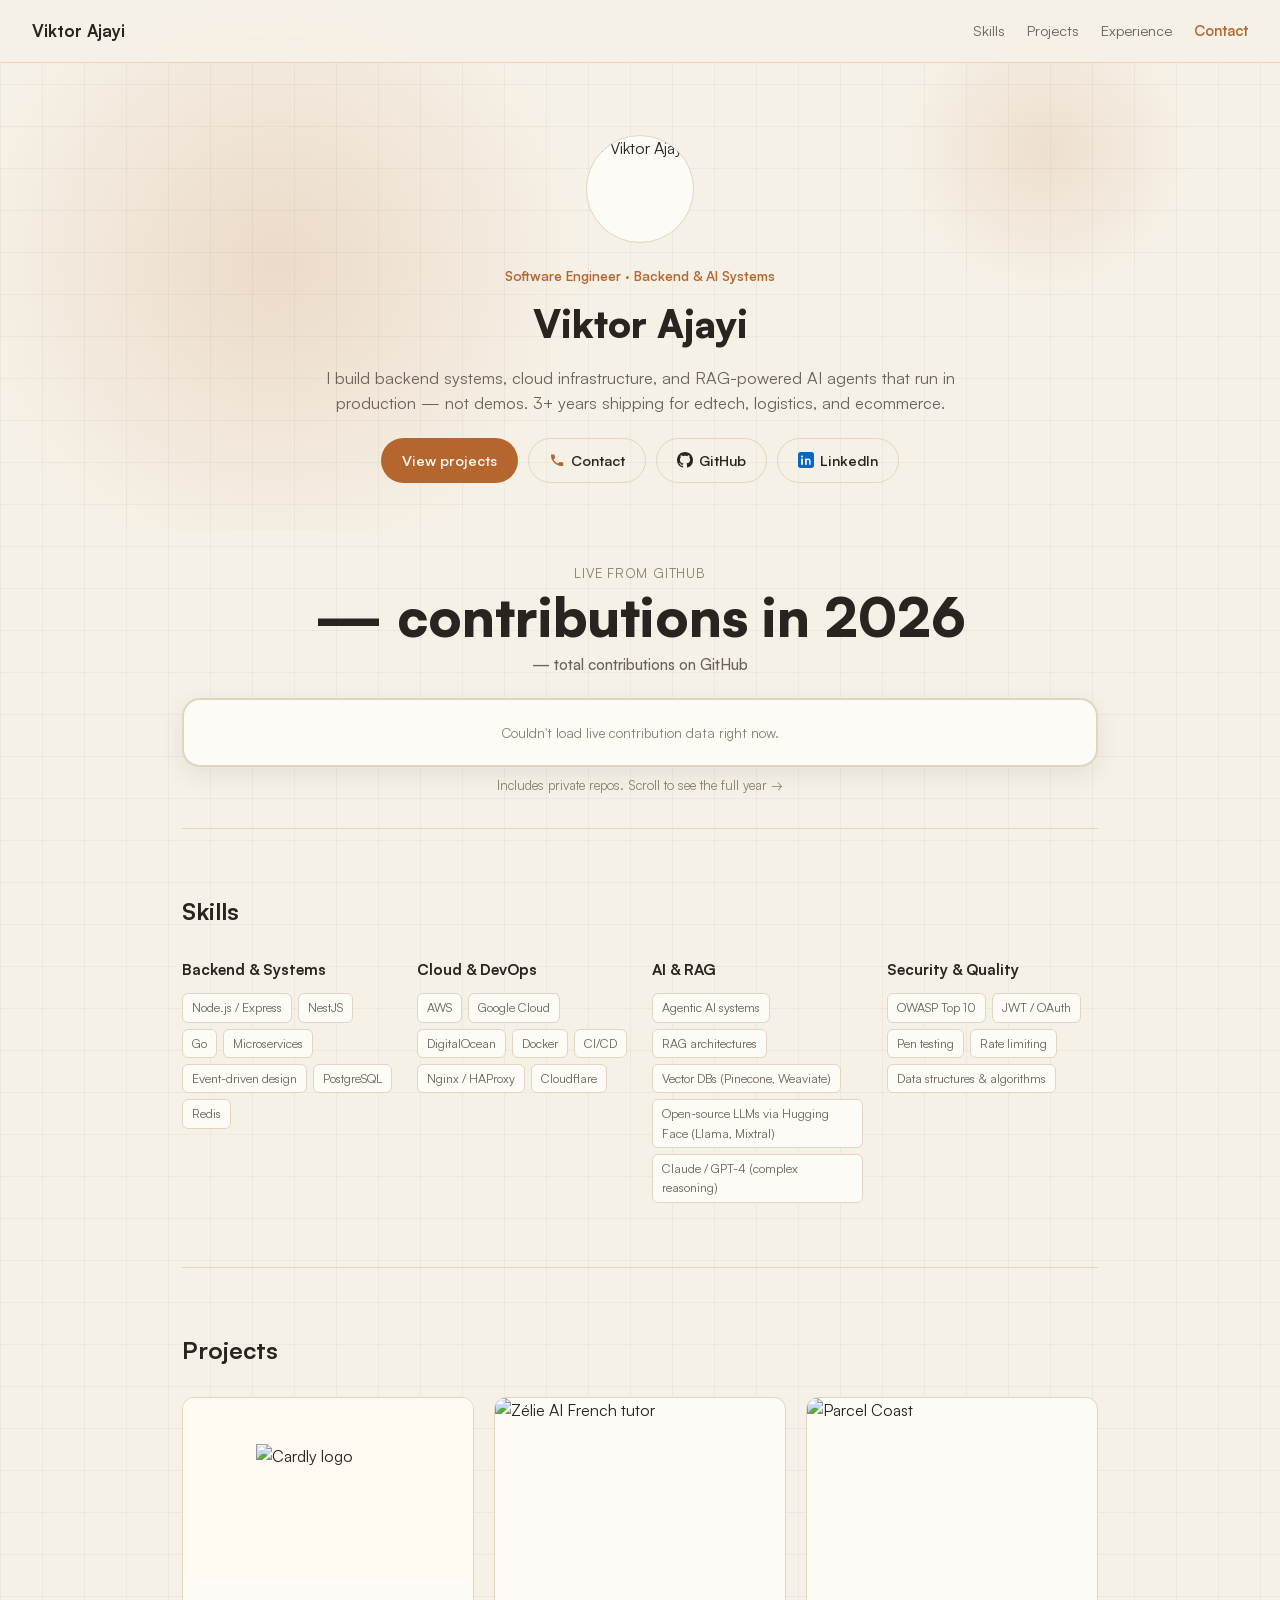
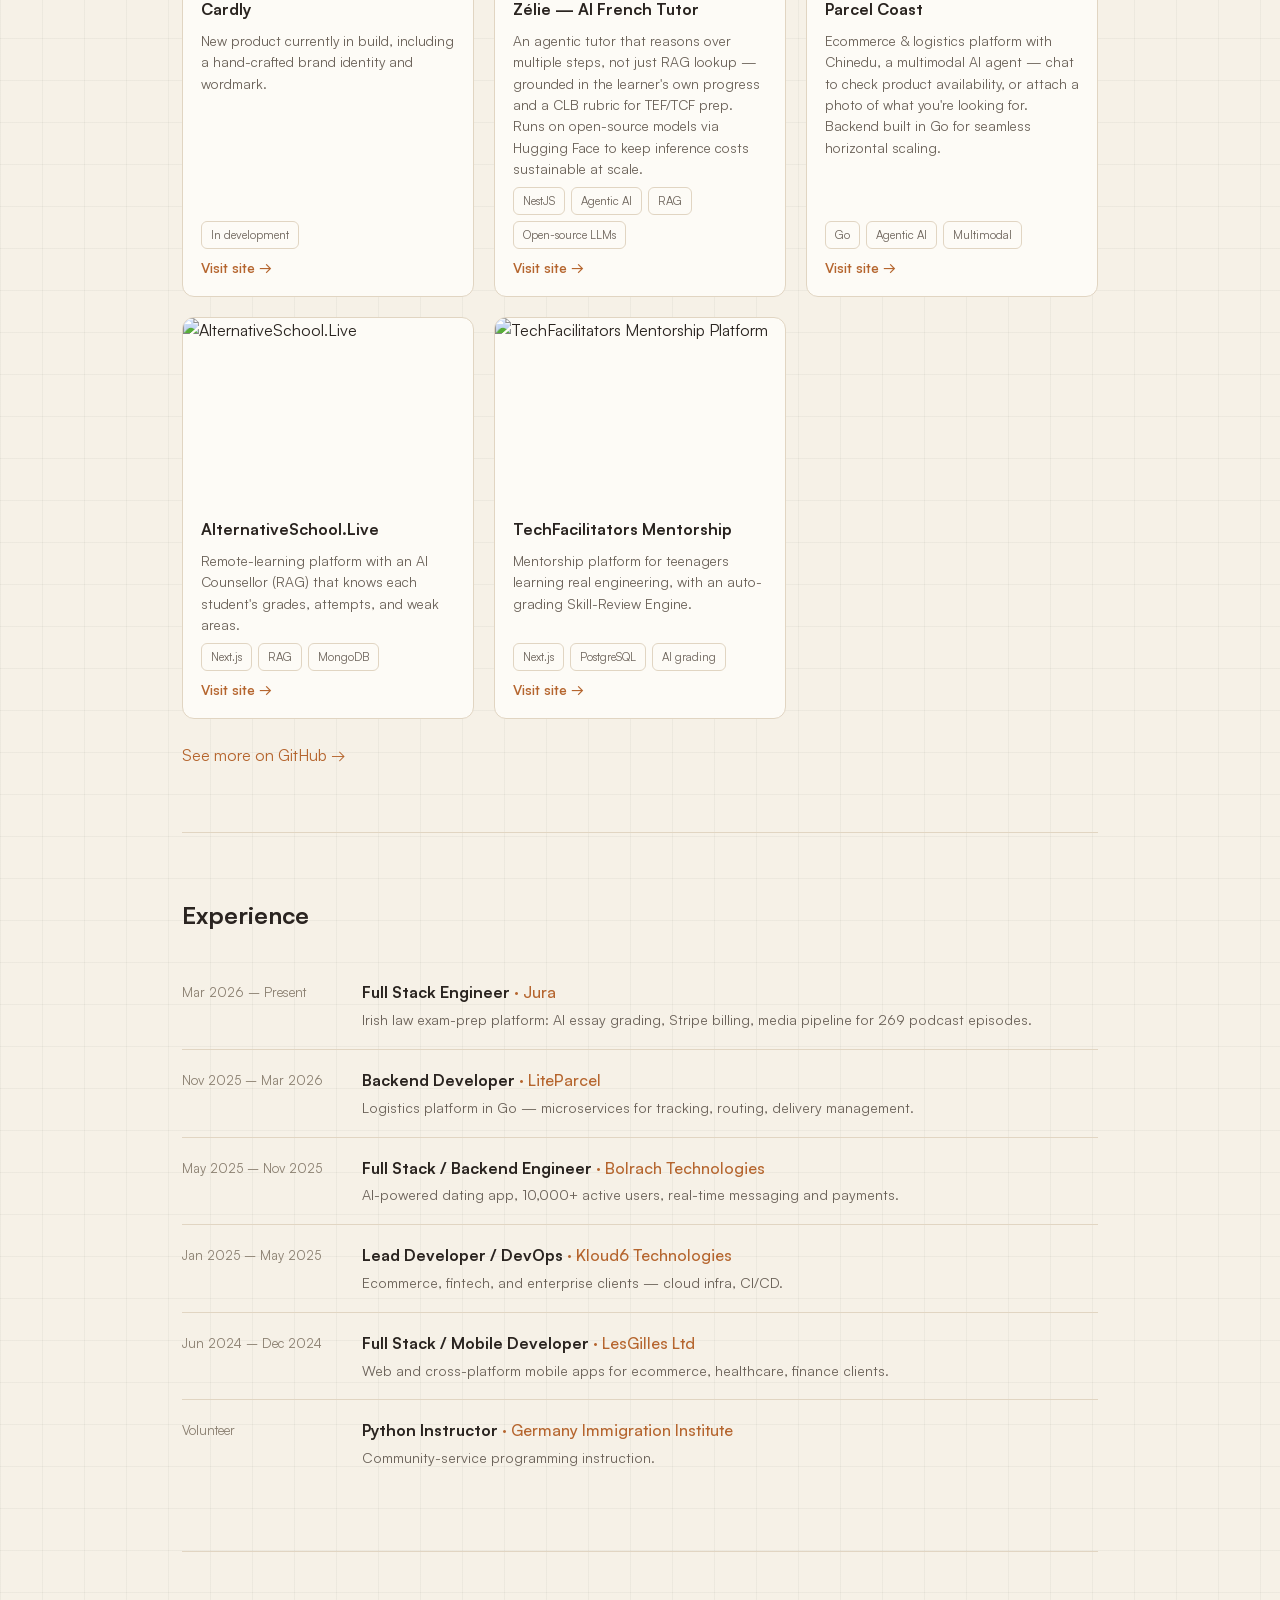
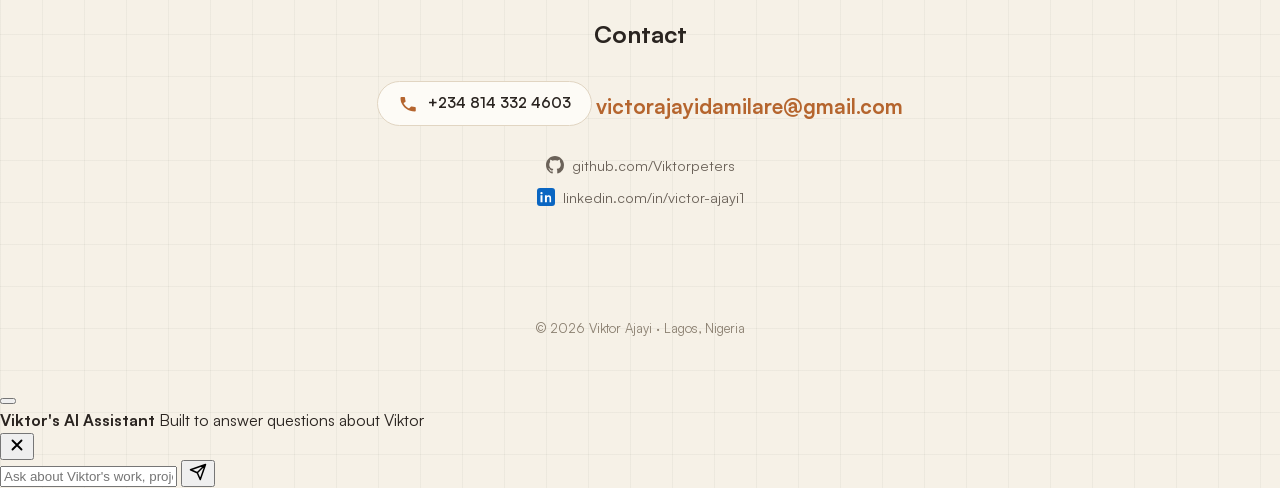
==== commit 3dcfeeb7: "index html patch" ====
--- a/index.html
+++ b/index.html
@@ -98,8 +98,8 @@
           </h1>
           <p class="hero__sub reveal-word">
             I build backend systems, cloud infrastructure, and RAG-powered AI
-            agents that run in production, not demos. 3+ years shipping for
-            edtech, logistics, and ecommerce. 
+            agents that run in production — not demos. 3+ years shipping for
+            edtech, logistics, and ecommerce.
           </p>
           <div class="hero__actions reveal-word">
             <a href="#projects" class="btn btn--primary magnetic"
@@ -533,6 +533,77 @@
       <p>© <span id="year">2026</span> Viktor Ajayi · Lagos, Nigeria</p>
     </footer>
 
+    <!-- CHAT WIDGET — floating button + panel, talks to portfolio-chat-worker -->
+    <div class="chat-widget" id="chatWidget">
+      <button
+        class="chat-toggle"
+        id="chatToggle"
+        aria-label="Chat with Viktor's AI assistant"
+        aria-expanded="false"
+      >
+        <img
+          src="https://res.cloudinary.com/dkrjrfqpy/image/upload/v1779845621/viktor_pnlnpk.png"
+          alt=""
+        />
+      </button>
+
+      <div class="chat-panel" id="chatPanel" aria-hidden="true">
+        <div class="chat-panel__header">
+          <img
+            class="chat-panel__avatar"
+            src="https://res.cloudinary.com/dkrjrfqpy/image/upload/v1779845621/viktor_pnlnpk.png"
+            alt=""
+          />
+          <div class="chat-panel__title">
+            <strong>Viktor's AI Assistant</strong>
+            <span>Built to answer questions about Viktor</span>
+          </div>
+          <button
+            class="chat-panel__close"
+            id="chatClose"
+            aria-label="Close chat"
+          >
+            <svg viewBox="0 0 24 24" width="18" height="18" fill="none">
+              <path
+                d="M18 6L6 18M6 6L18 18"
+                stroke="currentColor"
+                stroke-width="2.5"
+                stroke-linecap="round"
+              />
+            </svg>
+          </button>
+        </div>
+
+        <div class="chat-panel__messages" id="chatMessages"></div>
+
+        <form class="chat-panel__form" id="chatForm">
+          <input
+            class="chat-panel__input"
+            id="chatInput"
+            type="text"
+            placeholder="Ask about Viktor's work, projects, contact..."
+            autocomplete="off"
+          />
+          <button
+            class="chat-panel__send"
+            type="submit"
+            aria-label="Send message"
+          >
+            <svg viewBox="0 0 24 24" width="18" height="18" fill="none">
+              <path
+                d="M22 2L11 13M22 2l-7 20-4-9-9-4 20-7Z"
+                stroke="currentColor"
+                stroke-width="2"
+                stroke-linecap="round"
+                stroke-linejoin="round"
+              />
+            </svg>
+          </button>
+        </form>
+      </div>
+    </div>
+
     <script src="js/main.js"></script>
+    <script src="js/chat.js"></script>
   </body>
 </html>
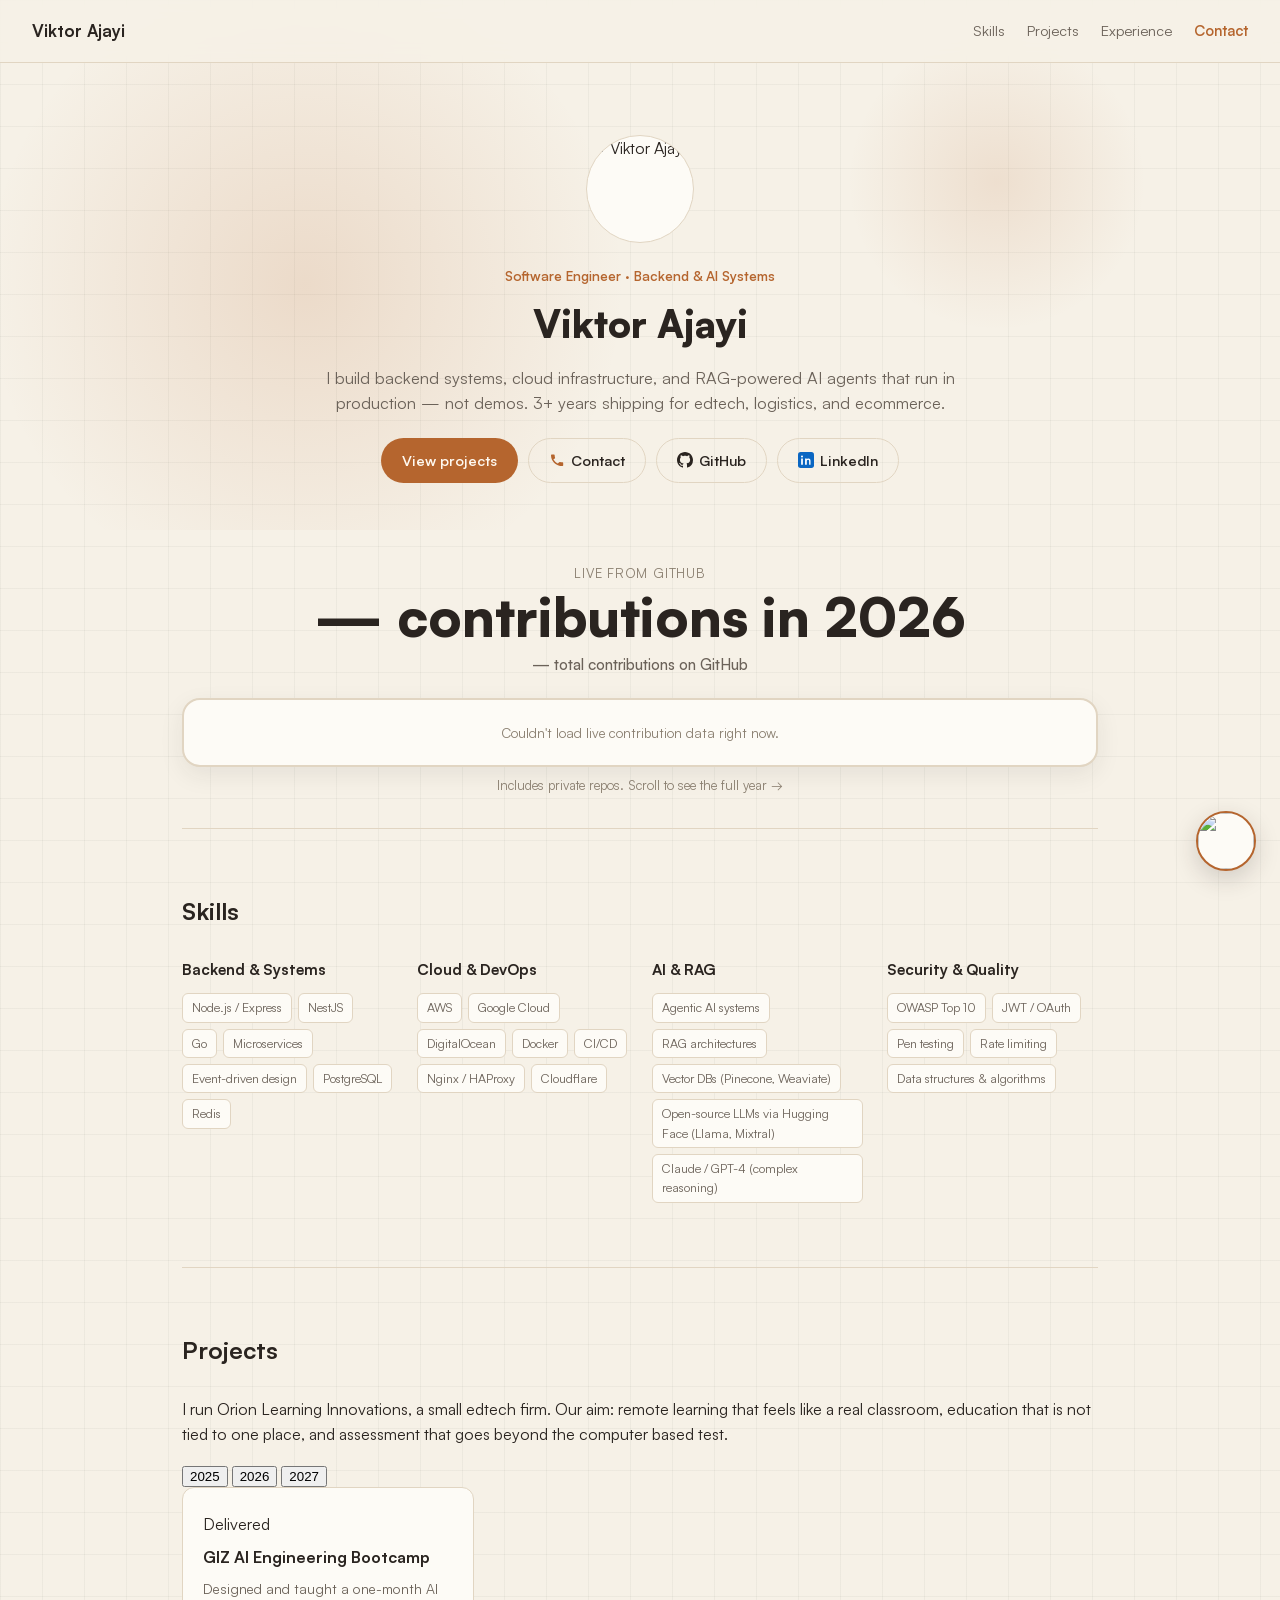
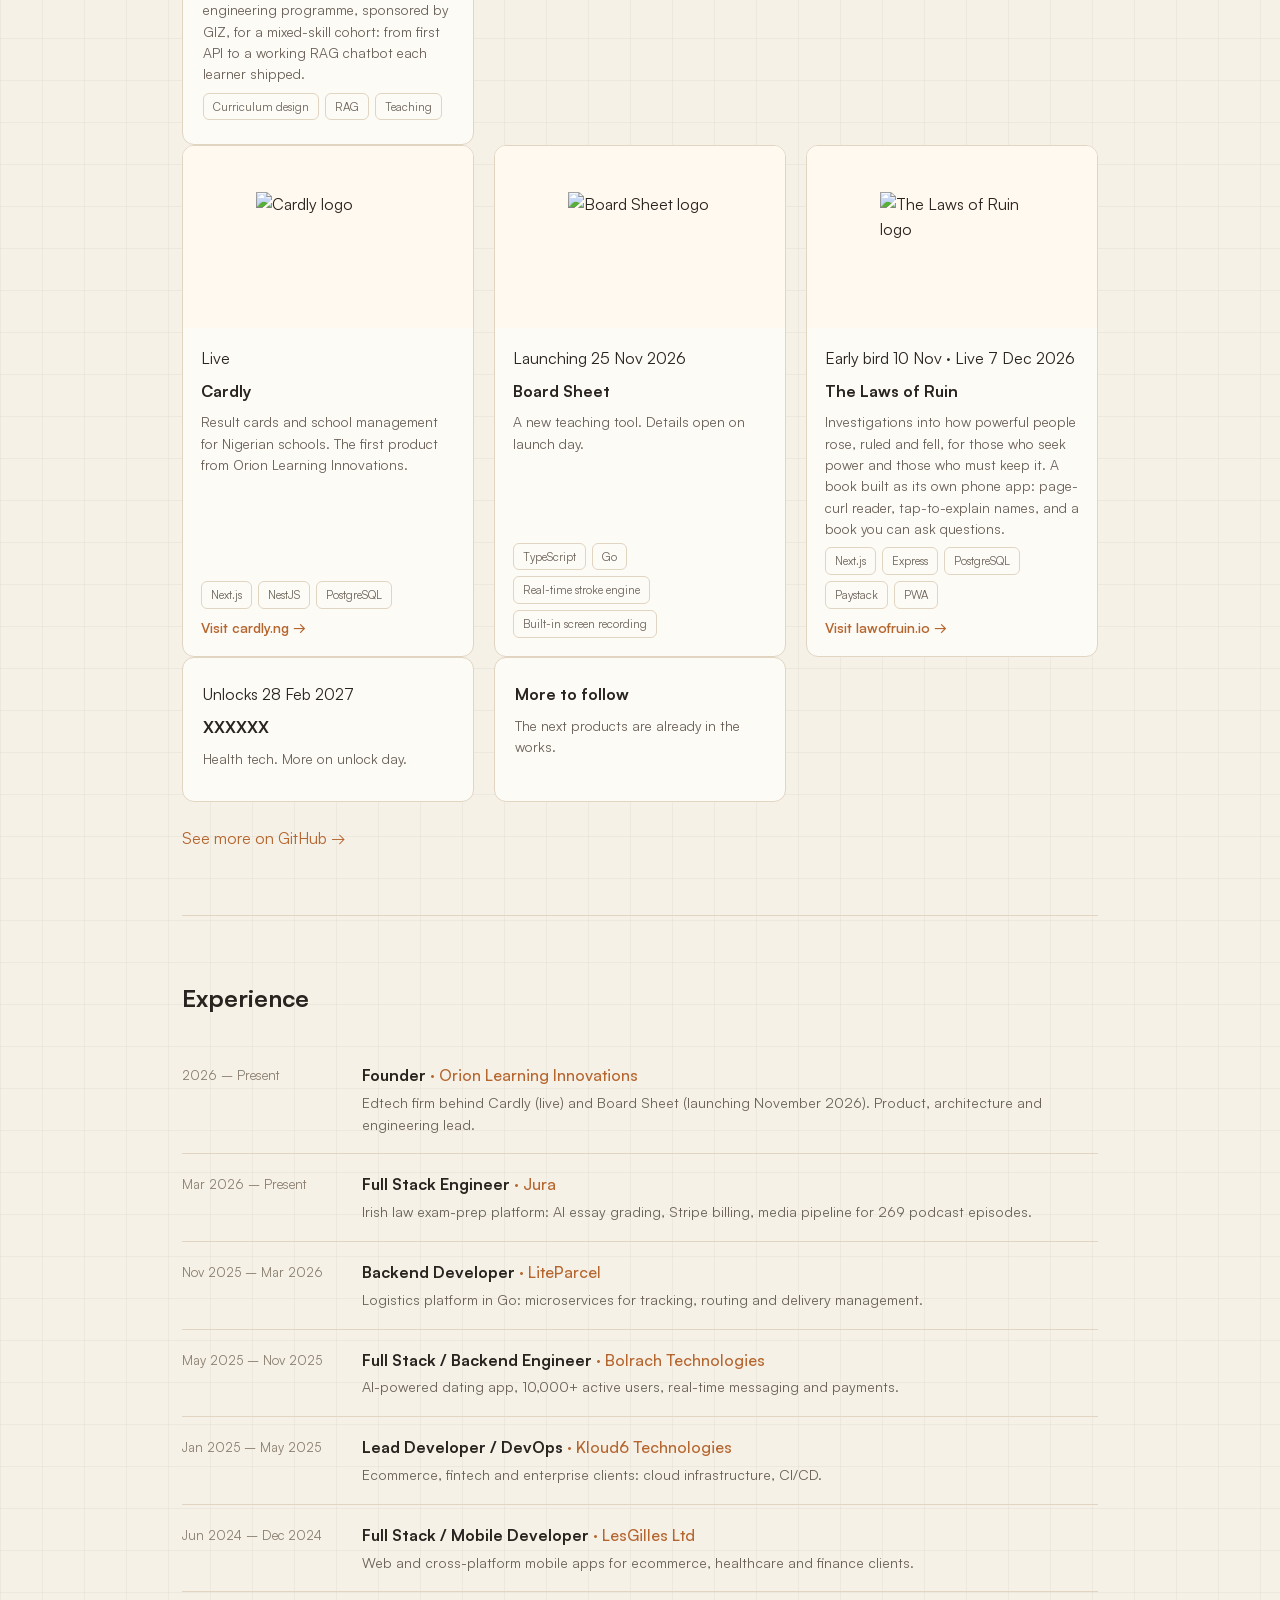
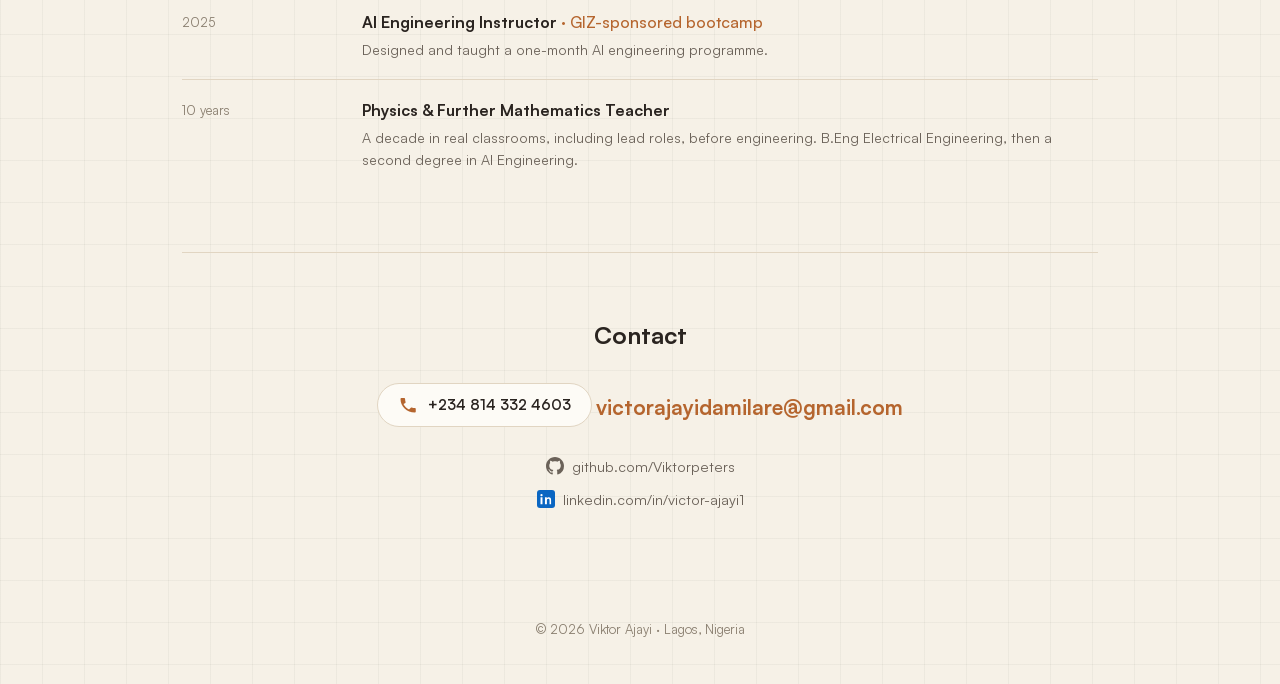
==== commit 44f2777a: "index patch" ====
--- a/index.html
+++ b/index.html
@@ -241,146 +241,128 @@
         </div>
       </section>
 
-      <!-- PROJECTS -->
+      <!-- PROJECTS: one tab per year. Unlaunched products show only
+           their stack and a countdown; details go live on launch day. -->
       <section id="projects" class="section">
         <h2 class="section__title">Projects</h2>
-        <div class="projects">
+        <p class="projects__lede">
+          I run Orion Learning Innovations, a small edtech firm. Our aim:
+          remote learning that feels like a real classroom, education that is
+          not tied to one place, and assessment that goes beyond the computer
+          based test.
+        </p>
+
+        <div class="year-tabs" role="tablist" aria-label="Projects by year">
+          <button class="year-tab" role="tab" aria-selected="false" aria-controls="year-2025" id="tab-2025" data-year="2025">2025</button>
+          <button class="year-tab" role="tab" aria-selected="true" aria-controls="year-2026" id="tab-2026" data-year="2026">2026</button>
+          <button class="year-tab" role="tab" aria-selected="false" aria-controls="year-2027" id="tab-2027" data-year="2027">2027</button>
+        </div>
+
+        <!-- 2025 -->
+        <div class="projects year-panel" id="year-2025" role="tabpanel" aria-labelledby="tab-2025" hidden>
+          <article class="project-card project-card--text-only">
+            <div class="project-card__body">
+              <span class="status">Delivered</span>
+              <h3>GIZ AI Engineering Bootcamp</h3>
+              <p>
+                Designed and taught a one-month AI engineering programme,
+                sponsored by GIZ, for a mixed-skill cohort: from first API to a
+                working RAG chatbot each learner shipped.
+              </p>
+              <ul class="tag-list tag-list--sm">
+                <li>Curriculum design</li>
+                <li>RAG</li>
+                <li>Teaching</li>
+              </ul>
+            </div>
+          </article>
+        </div>
+
+        <!-- 2026 -->
+        <div class="projects year-panel" id="year-2026" role="tabpanel" aria-labelledby="tab-2026">
           <article class="project-card project-card--logo">
             <div class="project-card__img-wrap">
-              <img
-                src="https://res.cloudinary.com/dkrjrfqpy/image/upload/v1782660457/ca-removebg-preview_zdrvwd.png"
-                alt="Cardly logo"
-                loading="lazy"
-              />
+              <img src="https://res.cloudinary.com/dkrjrfqpy/image/upload/v1791300815/cardly-logo-light_oeyglx.svg" alt="Cardly logo" loading="lazy" />
             </div>
             <div class="project-card__body">
+              <span class="status status--live">Live</span>
               <h3>Cardly</h3>
               <p>
-                New product currently in build, including a hand-crafted brand
-                identity and wordmark.
-              </p>
-              <ul class="tag-list tag-list--sm">
-                <li>In development</li>
-              </ul>
-              <a href="https://cardly.ng" target="_blank" rel="noopener"
-                >Visit site →</a
-              >
-            </div>
-          </article>
-
-          <article class="project-card">
-            <img
-              src="https://res.cloudinary.com/dkrjrfqpy/image/upload/v1782773212/cc_duxaoo.png"
-              alt="Zélie AI French tutor"
-              loading="lazy"
-            />
-            <div class="project-card__body">
-              <h3>Zélie — AI French Tutor</h3>
-              <p>
-                An agentic tutor that reasons over multiple steps, not just RAG
-                lookup — grounded in the learner's own progress and a CLB rubric
-                for TEF/TCF prep. Runs on open-source models via Hugging Face to
-                keep inference costs sustainable at scale.
-              </p>
-              <ul class="tag-list tag-list--sm">
-                <li>NestJS</li>
-                <li>Agentic AI</li>
-                <li>RAG</li>
-                <li>Open-source LLMs</li>
-              </ul>
-              <a
-                href="https://frenchwithzelie.io"
-                target="_blank"
-                rel="noopener"
-                >Visit site →</a
-              >
-            </div>
-          </article>
-
-          <article class="project-card">
-            <img
-              src="https://res.cloudinary.com/dkrjrfqpy/image/upload/v1783594135/qq_xaq3hu.png"
-              alt="Parcel Coast"
-              loading="lazy"
-            />
-            <div class="project-card__body">
-              <h3>Parcel Coast</h3>
-              <p>
-                Ecommerce &amp; logistics platform with Chinedu, a multimodal AI
-                agent — chat to check product availability, or attach a photo of
-                what you're looking for. Backend built in Go for seamless
-                horizontal scaling.
-              </p>
-              <ul class="tag-list tag-list--sm">
-                <li>Go</li>
-                <li>Agentic AI</li>
-                <li>Multimodal</li>
-              </ul>
-              <a href="https://parcelcoast.com" target="_blank" rel="noopener"
-                >Visit site →</a
-              >
-            </div>
-          </article>
-
-          <article class="project-card">
-            <img
-              src="https://res.cloudinary.com/dkrjrfqpy/image/upload/v1765997742/t1_dznrgp.png"
-              alt="AlternativeSchool.Live"
-              loading="lazy"
-            />
-            <div class="project-card__body">
-              <h3>AlternativeSchool.Live</h3>
-              <p>
-                Remote-learning platform with an AI Counsellor (RAG) that knows
-                each student's grades, attempts, and weak areas.
+                Result cards and school management for Nigerian schools. The
+                first product from Orion Learning Innovations.
               </p>
               <ul class="tag-list tag-list--sm">
                 <li>Next.js</li>
-                <li>RAG</li>
-                <li>MongoDB</li>
+                <li>NestJS</li>
+                <li>PostgreSQL</li>
               </ul>
-              <a
-                href="https://alternativeschool.com"
-                target="_blank"
-                rel="noopener"
-                >Visit site →</a
-              >
+              <a href="https://cardly.ng" target="_blank" rel="noopener">Visit cardly.ng →</a>
             </div>
           </article>
 
-          <article class="project-card">
-            <img
-              src="https://res.cloudinary.com/dkrjrfqpy/image/upload/v1781530593/t5_cokqwj.png"
-              alt="TechFacilitators Mentorship Platform"
-              loading="lazy"
-            />
+          <article class="project-card project-card--logo">
+            <div class="project-card__img-wrap">
+              <img src="images/boardsheet-logo.svg" alt="Board Sheet logo" loading="lazy" />
+            </div>
             <div class="project-card__body">
-              <h3>TechFacilitators Mentorship</h3>
-              <p>
-                Mentorship platform for teenagers learning real engineering,
-                with an auto-grading Skill-Review Engine.
+              <span class="status">Launching 25 Nov 2026</span>
+              <h3>Board Sheet</h3>
+              <p>A new teaching tool. Details open on launch day.</p>
+              <p class="countdown" data-launch="2026-11-25T09:00:00+01:00"></p>
+              <ul class="tag-list tag-list--sm">
+                <li>TypeScript</li>
+                <li>Go</li>
+                <li>Real-time stroke engine</li>
+                <li>Built-in screen recording</li>
+              </ul>
+            </div>
+          </article>
+
+          <article class="project-card project-card--logo">
+            <div class="project-card__img-wrap project-card__img-wrap--dark">
+              <img src="https://res.cloudinary.com/dkrjrfqpy/image/upload/v1793283382/icon-192_mpenwf.png" alt="The Laws of Ruin logo" loading="lazy" />
+            </div>
+            <div class="project-card__body">
+              <span class="status">Early bird 10 Nov · Live 7 Dec 2026</span>
+              <h3>The Laws of Ruin</h3>
+              <p>
+                Investigations into how powerful people rose, ruled and fell,
+                for those who seek power and those who must keep it. A book
+                built as its own phone app: page-curl reader, tap-to-explain
+                names, and a book you can ask questions.
               </p>
               <ul class="tag-list tag-list--sm">
                 <li>Next.js</li>
+                <li>Express</li>
                 <li>PostgreSQL</li>
-                <li>AI grading</li>
+                <li>Paystack</li>
+                <li>PWA</li>
               </ul>
-              <a
-                href="https://mentorship.techfacilitators.com"
-                target="_blank"
-                rel="noopener"
-                >Visit site →</a
-              >
+              <a href="https://lawofruin.io" target="_blank" rel="noopener">Visit lawofruin.io →</a>
             </div>
           </article>
         </div>
+
+        <!-- 2027 -->
+        <div class="projects year-panel" id="year-2027" role="tabpanel" aria-labelledby="tab-2027" hidden>
+          <article class="project-card project-card--text-only project-card--masked">
+            <div class="project-card__body">
+              <span class="status">Unlocks 28 Feb 2027</span>
+              <h3>XXXXXX</h3>
+              <p>Health tech. More on unlock day.</p>
+              <p class="countdown" data-launch="2027-02-28T09:00:00+01:00"></p>
+            </div>
+          </article>
+          <article class="project-card project-card--text-only">
+            <div class="project-card__body">
+              <h3>More to follow</h3>
+              <p>The next products are already in the works.</p>
+            </div>
+          </article>
+        </div>
+
         <div class="section__more">
-          <a
-            href="https://github.com/Viktorpeters"
-            target="_blank"
-            rel="noopener"
-            >See more on GitHub →</a
-          >
+          <a href="https://github.com/Viktorpeters" target="_blank" rel="noopener">See more on GitHub →</a>
         </div>
       </section>
 
@@ -389,6 +371,16 @@
         <h2 class="section__title">Experience</h2>
         <div class="timeline">
           <div class="timeline__row">
+            <div class="timeline__meta">2026 – Present</div>
+            <div class="timeline__body">
+              <h3>Founder <span class="at">· Orion Learning Innovations</span></h3>
+              <p>
+                Edtech firm behind Cardly (live) and Board Sheet (launching
+                November 2026). Product, architecture and engineering lead.
+              </p>
+            </div>
+          </div>
+          <div class="timeline__row">
             <div class="timeline__meta">Mar 2026 – Present</div>
             <div class="timeline__body">
               <h3>Full Stack Engineer <span class="at">· Jura</span></h3>
@@ -403,57 +395,51 @@
             <div class="timeline__body">
               <h3>Backend Developer <span class="at">· LiteParcel</span></h3>
               <p>
-                Logistics platform in Go — microservices for tracking, routing,
-                delivery management.
+                Logistics platform in Go: microservices for tracking, routing
+                and delivery management.
               </p>
             </div>
           </div>
           <div class="timeline__row">
             <div class="timeline__meta">May 2025 – Nov 2025</div>
             <div class="timeline__body">
-              <h3>
-                Full Stack / Backend Engineer
-                <span class="at">· Bolrach Technologies</span>
-              </h3>
-              <p>
-                AI-powered dating app, 10,000+ active users, real-time messaging
-                and payments.
+              <h3>Full Stack / Backend Engineer <span class="at">· Bolrach Technologies</span></h3>
+              <p>
+                AI-powered dating app, 10,000+ active users, real-time
+                messaging and payments.
               </p>
             </div>
           </div>
           <div class="timeline__row">
             <div class="timeline__meta">Jan 2025 – May 2025</div>
             <div class="timeline__body">
-              <h3>
-                Lead Developer / DevOps
-                <span class="at">· Kloud6 Technologies</span>
-              </h3>
-              <p>
-                Ecommerce, fintech, and enterprise clients — cloud infra, CI/CD.
-              </p>
+              <h3>Lead Developer / DevOps <span class="at">· Kloud6 Technologies</span></h3>
+              <p>Ecommerce, fintech and enterprise clients: cloud infrastructure, CI/CD.</p>
             </div>
           </div>
           <div class="timeline__row">
             <div class="timeline__meta">Jun 2024 – Dec 2024</div>
             <div class="timeline__body">
-              <h3>
-                Full Stack / Mobile Developer
-                <span class="at">· LesGilles Ltd</span>
-              </h3>
-              <p>
-                Web and cross-platform mobile apps for ecommerce, healthcare,
-                finance clients.
-              </p>
-            </div>
-          </div>
-          <div class="timeline__row">
-            <div class="timeline__meta">Volunteer</div>
-            <div class="timeline__body">
-              <h3>
-                Python Instructor
-                <span class="at">· Germany Immigration Institute</span>
-              </h3>
-              <p>Community-service programming instruction.</p>
+              <h3>Full Stack / Mobile Developer <span class="at">· LesGilles Ltd</span></h3>
+              <p>Web and cross-platform mobile apps for ecommerce, healthcare and finance clients.</p>
+            </div>
+          </div>
+          <div class="timeline__row">
+            <div class="timeline__meta">2025</div>
+            <div class="timeline__body">
+              <h3>AI Engineering Instructor <span class="at">· GIZ-sponsored bootcamp</span></h3>
+              <p>Designed and taught a one-month AI engineering programme.</p>
+            </div>
+          </div>
+          <div class="timeline__row">
+            <div class="timeline__meta">10 years</div>
+            <div class="timeline__body">
+              <h3>Physics &amp; Further Mathematics Teacher</h3>
+              <p>
+                A decade in real classrooms, including lead roles, before
+                engineering. B.Eng Electrical Engineering, then a second degree
+                in AI Engineering.
+              </p>
             </div>
           </div>
         </div>
@@ -605,5 +591,6 @@
 
     <script src="js/main.js"></script>
     <script src="js/chat.js"></script>
+    <script src="js/projects.js"></script>
   </body>
 </html>
--- a/css/style.css
+++ b/css/style.css
@@ -855,3 +855,268 @@
   position: relative;
   z-index: 1;
 }
+
+/* ============================================================
+   CHAT WIDGET — floating button + slide-up panel
+   ============================================================ */
+.chat-widget {
+  position: fixed;
+  right: 24px;
+  bottom: 24px;
+  z-index: 50;
+}
+
+.chat-toggle {
+  width: 60px;
+  height: 60px;
+  border-radius: 50%;
+  border: 2px solid var(--accent);
+  background: var(--surface);
+  padding: 0;
+  overflow: hidden;
+  cursor: pointer;
+  box-shadow: 0 8px 24px rgba(42, 36, 32, 0.18);
+  transition:
+    transform 0.2s var(--ease),
+    box-shadow 0.2s var(--ease);
+}
+.chat-toggle:hover {
+  transform: scale(1.06);
+  box-shadow: 0 10px 28px rgba(42, 36, 32, 0.24);
+}
+.chat-toggle img {
+  width: 100%;
+  height: 100%;
+  object-fit: cover;
+  object-position: top;
+}
+
+.chat-panel {
+  position: fixed;
+  right: 24px;
+  bottom: 98px;
+  width: min(380px, calc(100vw - 32px));
+  height: min(560px, calc(100vh - 140px));
+  background: var(--surface);
+  border: 1px solid var(--border);
+  border-radius: 20px;
+  box-shadow: 0 20px 60px rgba(42, 36, 32, 0.22);
+  display: flex;
+  flex-direction: column;
+  overflow: hidden;
+  opacity: 0;
+  visibility: hidden;
+  transform: translateY(16px) scale(0.98);
+  transform-origin: bottom right;
+  transition:
+    opacity 0.25s var(--ease),
+    visibility 0.25s var(--ease),
+    transform 0.25s var(--ease);
+}
+.chat-panel.is-open {
+  opacity: 1;
+  visibility: visible;
+  transform: translateY(0) scale(1);
+}
+
+@media (max-width: 480px) {
+  .chat-panel {
+    right: 16px;
+    left: 16px;
+    width: auto;
+    bottom: 92px;
+    height: min(70vh, 560px);
+  }
+  .chat-widget {
+    right: 16px;
+    bottom: 16px;
+  }
+}
+
+.chat-panel__header {
+  display: flex;
+  align-items: center;
+  gap: 12px;
+  padding: 14px 16px;
+  border-bottom: 1px solid var(--border);
+  background: var(--bg);
+  flex-shrink: 0;
+}
+.chat-panel__avatar {
+  width: 38px;
+  height: 38px;
+  border-radius: 50%;
+  object-fit: cover;
+  object-position: top;
+  border: 1px solid var(--border);
+  flex-shrink: 0;
+}
+.chat-panel__title {
+  display: flex;
+  flex-direction: column;
+  line-height: 1.25;
+  flex: 1;
+  min-width: 0;
+}
+.chat-panel__title strong {
+  font-size: 0.92rem;
+  color: var(--text);
+}
+.chat-panel__title span {
+  font-size: 0.74rem;
+  color: var(--text-dim);
+}
+.chat-panel__close {
+  background: none;
+  border: none;
+  color: var(--text-muted);
+  padding: 4px;
+  flex-shrink: 0;
+}
+.chat-panel__close:hover {
+  color: var(--accent);
+}
+
+.chat-panel__messages {
+  flex: 1;
+  overflow-y: auto;
+  padding: 16px;
+  display: flex;
+  flex-direction: column;
+  gap: 12px;
+}
+
+.chat-msg {
+  max-width: 84%;
+  padding: 10px 14px;
+  border-radius: 14px;
+  font-size: 0.88rem;
+  line-height: 1.5;
+  white-space: pre-wrap;
+}
+.chat-msg--assistant {
+  align-self: flex-start;
+  background: var(--bg);
+  border: 1px solid var(--border);
+  color: var(--text);
+  border-bottom-left-radius: 4px;
+}
+.chat-msg--user {
+  align-self: flex-end;
+  background: var(--accent);
+  color: #fff9f0;
+  border-bottom-right-radius: 4px;
+}
+.chat-msg--error {
+  align-self: flex-start;
+  background: #fdf2ee;
+  border: 1px solid #e8b8a3;
+  color: #7a3620;
+}
+
+.chat-typing {
+  align-self: flex-start;
+  display: flex;
+  gap: 4px;
+  padding: 12px 14px;
+  background: var(--bg);
+  border: 1px solid var(--border);
+  border-radius: 14px;
+  border-bottom-left-radius: 4px;
+}
+.chat-typing span {
+  width: 6px;
+  height: 6px;
+  border-radius: 50%;
+  background: var(--text-dim);
+  animation: chat-bounce 1.2s infinite ease-in-out;
+}
+.chat-typing span:nth-child(2) {
+  animation-delay: 0.15s;
+}
+.chat-typing span:nth-child(3) {
+  animation-delay: 0.3s;
+}
+@keyframes chat-bounce {
+  0%,
+  60%,
+  100% {
+    transform: translateY(0);
+    opacity: 0.5;
+  }
+  30% {
+    transform: translateY(-4px);
+    opacity: 1;
+  }
+}
+
+.chat-panel__form {
+  display: flex;
+  gap: 8px;
+  padding: 12px;
+  border-top: 1px solid var(--border);
+  background: var(--surface);
+  flex-shrink: 0;
+}
+.chat-panel__input {
+  flex: 1;
+  border: 1px solid var(--border);
+  border-radius: 100px;
+  padding: 10px 16px;
+  font-family: var(--font-body);
+  font-size: 0.88rem;
+  background: var(--bg);
+  color: var(--text);
+}
+.chat-panel__input:focus {
+  outline: none;
+  border-color: var(--accent);
+}
+.chat-panel__send {
+  width: 40px;
+  height: 40px;
+  border-radius: 50%;
+  border: none;
+  background: var(--accent);
+  color: #fff9f0;
+  flex-shrink: 0;
+  display: flex;
+  align-items: center;
+  justify-content: center;
+  cursor: pointer;
+  transition: background 0.15s var(--ease);
+}
+.chat-panel__send:hover {
+  background: var(--accent-soft);
+}
+.chat-panel__send:disabled {
+  opacity: 0.5;
+  cursor: not-allowed;
+}
+
+@media (prefers-reduced-motion: reduce) {
+  .chat-panel,
+  .chat-toggle {
+    transition: none;
+  }
+  .chat-typing span {
+    animation: none;
+  }
+}
+
+/* Each word in a streaming reply fades in individually, giving the
+   reveal some real transition instead of just snapping into place. */
+.chat-word {
+  display: inline;
+  opacity: 0;
+  transition: opacity 0.35s ease;
+}
+.chat-word--in {
+  opacity: 1;
+}
+@media (prefers-reduced-motion: reduce) {
+  .chat-word {
+    opacity: 1;
+    transition: none;
+  }
+}
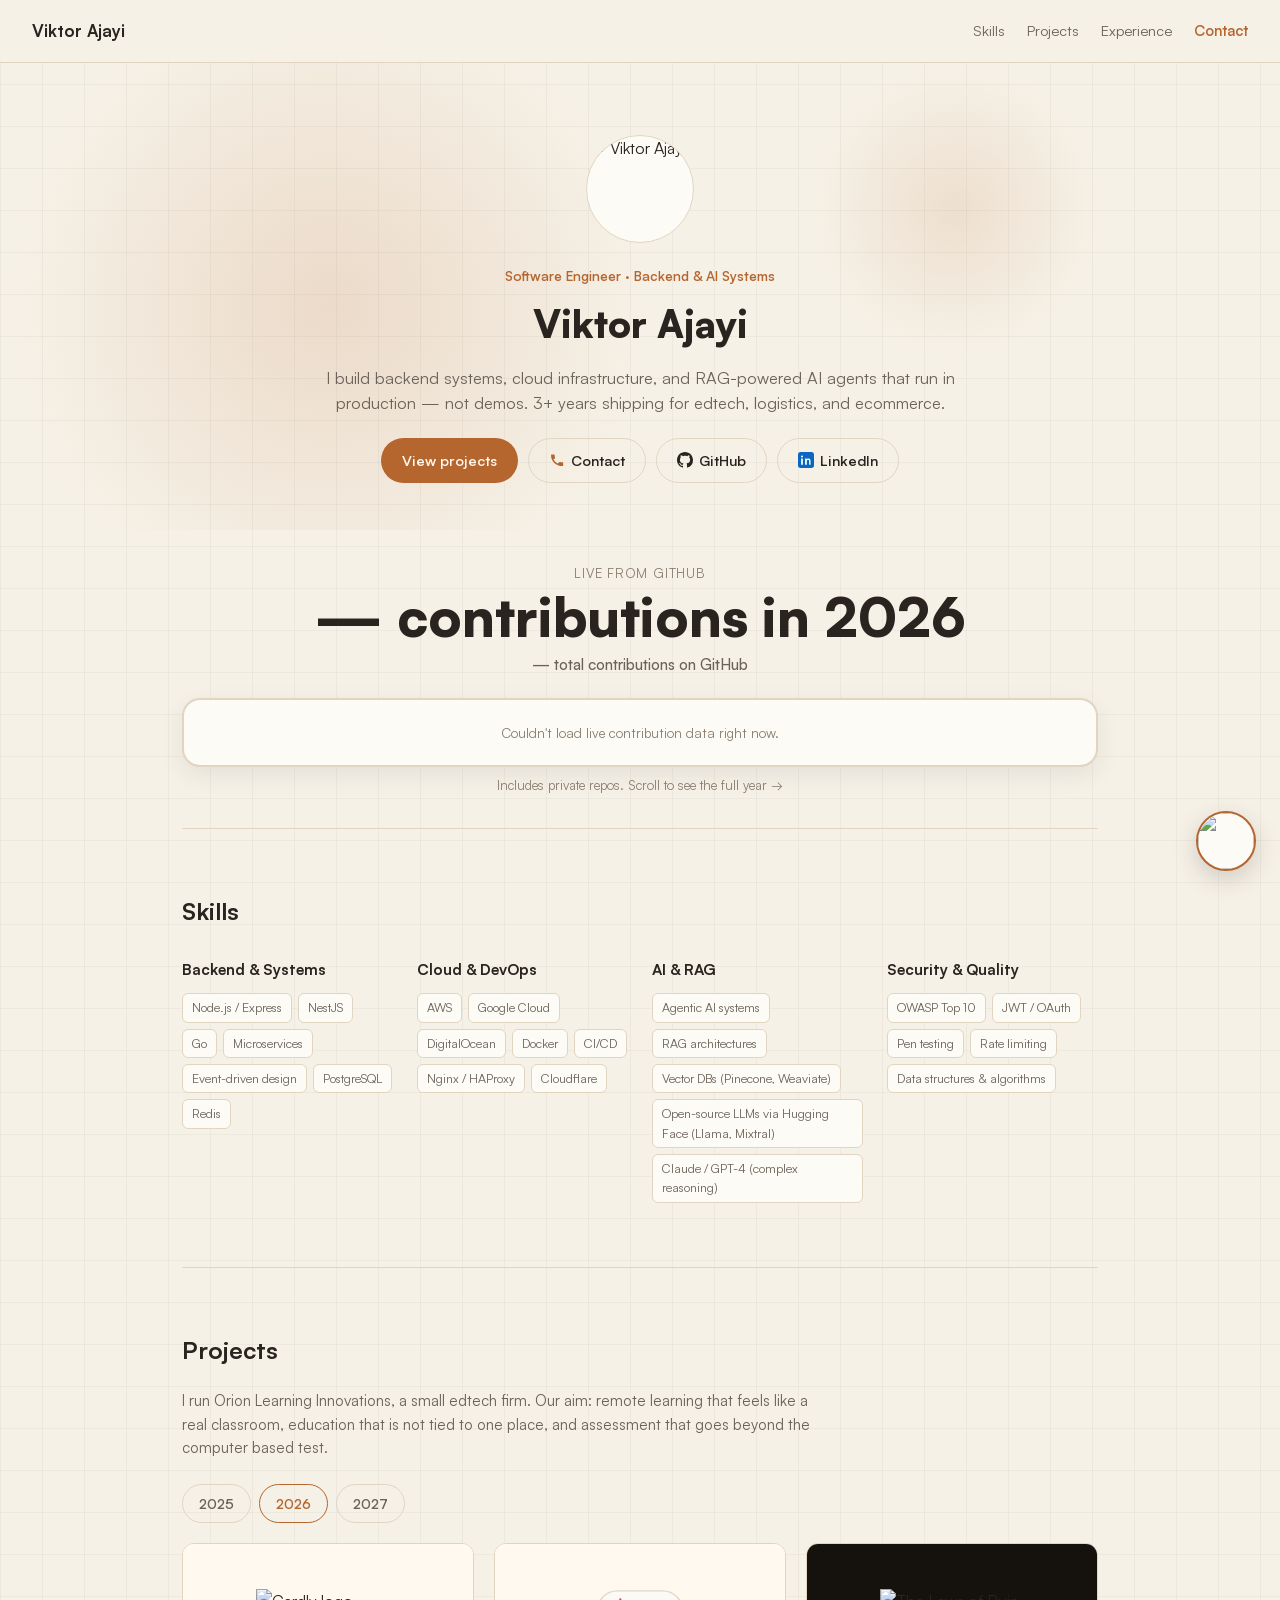
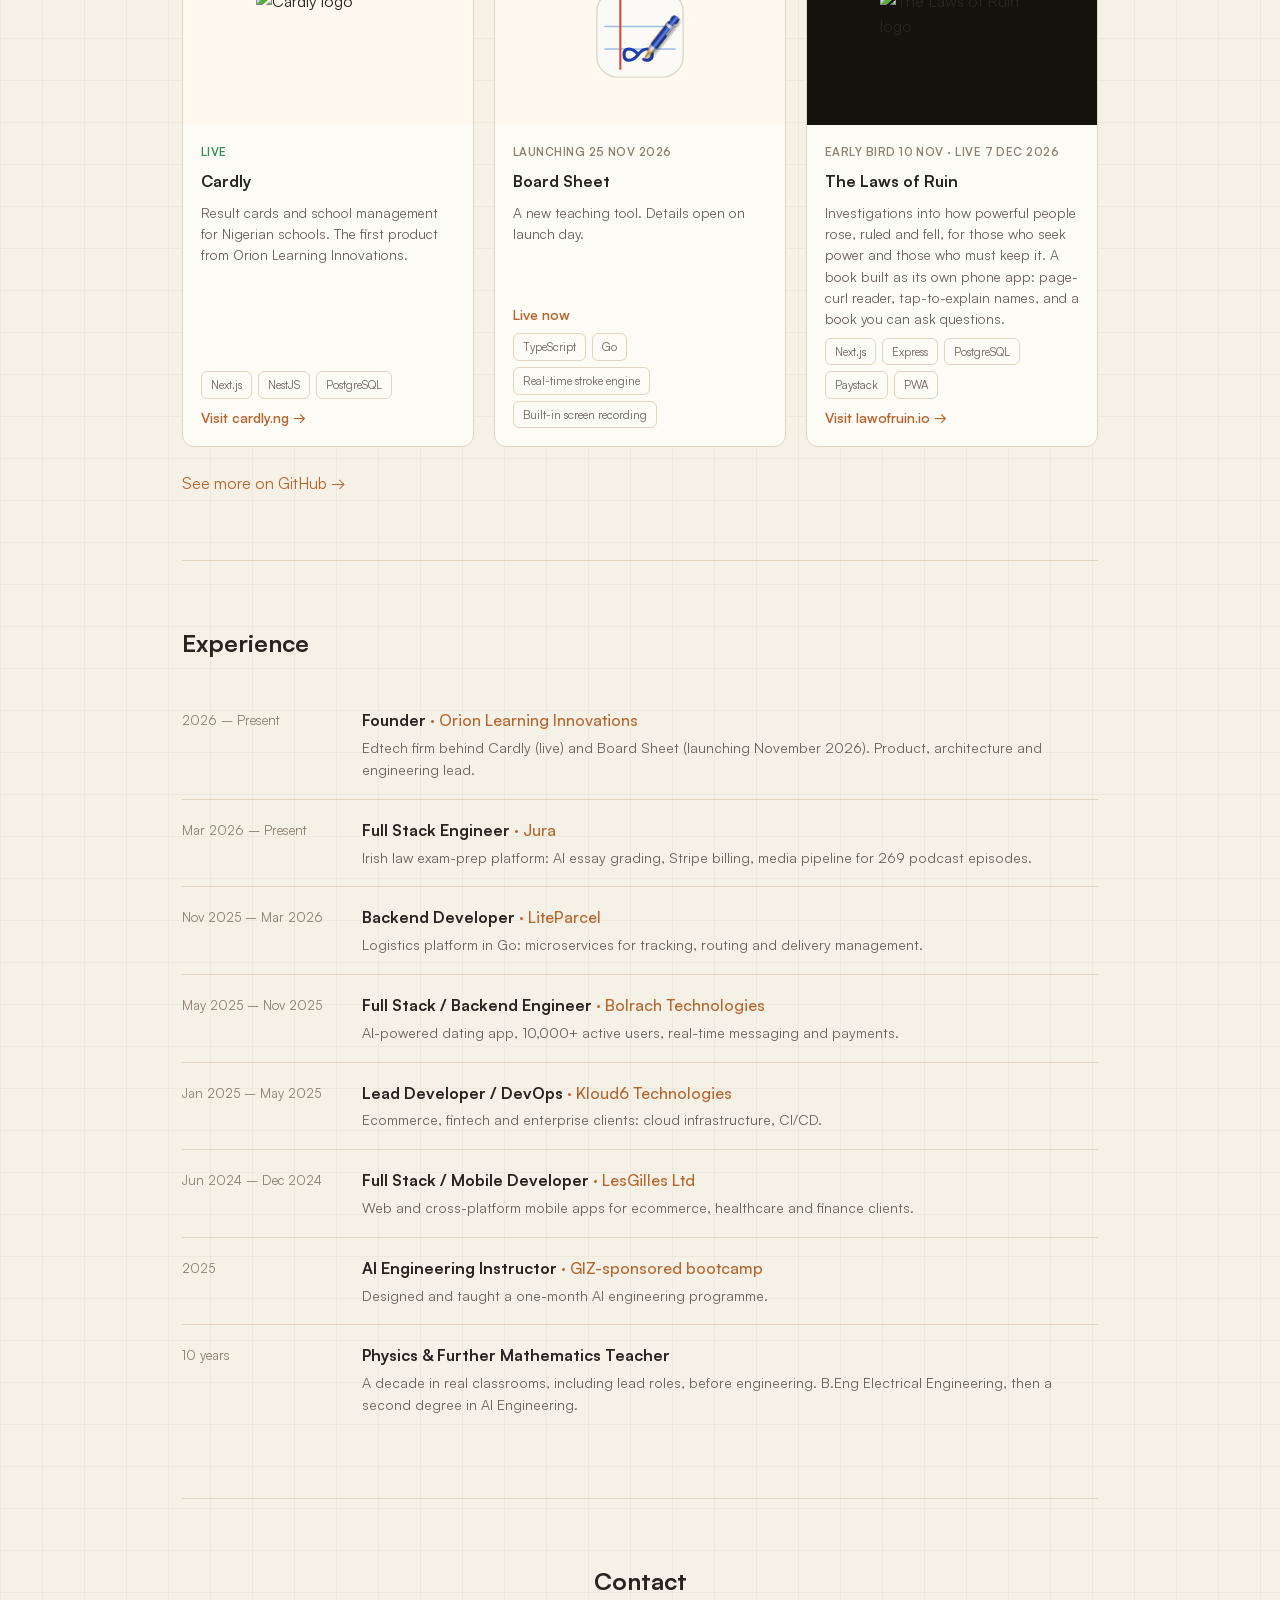
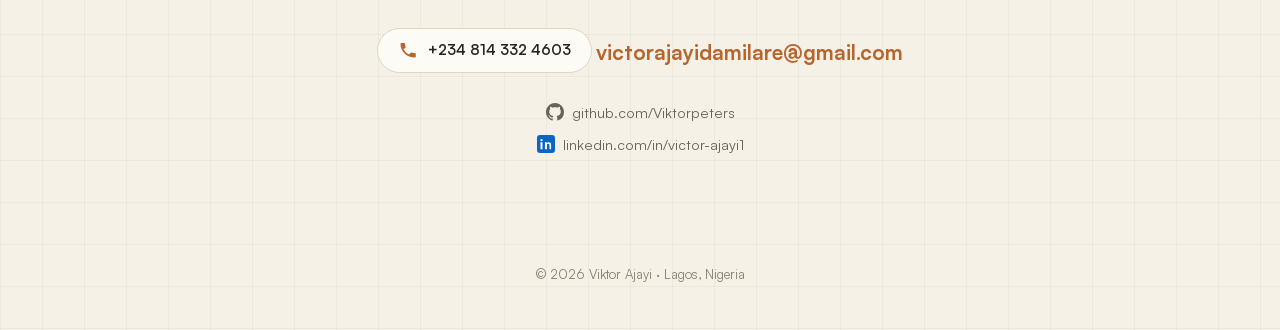
==== commit d60ea011: "a" ====
--- a/index.html
+++ b/index.html
@@ -265,9 +265,9 @@
               <span class="status">Delivered</span>
               <h3>GIZ AI Engineering Bootcamp</h3>
               <p>
-                Designed and taught a one-month AI engineering programme,
+                Designed and taught python and  AI engineering programme,
                 sponsored by GIZ, for a mixed-skill cohort: from first API to a
-                working RAG chatbot each learner shipped.
+                working RAG chatbot each learner shipped to immigrants through the period of 10months .
               </p>
               <ul class="tag-list tag-list--sm">
                 <li>Curriculum design</li>
--- a/css/style.css
+++ b/css/style.css
@@ -1120,3 +1120,55 @@
     transition: none;
   }
 }
+
+
+/* ============================================================
+   PROJECTS: year tabs, status, countdown, masked card
+   ============================================================ */
+.projects__lede {
+  max-width: 640px;
+  margin: -8px 0 24px;
+  color: var(--text-muted);
+  font-size: 0.95rem;
+}
+.year-tabs {
+  display: flex;
+  gap: 8px;
+  margin-bottom: 20px;
+}
+.year-tab {
+  padding: 8px 16px;
+  border: 1px solid var(--border);
+  border-radius: 999px;
+  background: transparent;
+  color: var(--text-muted);
+  font: inherit;
+  font-size: 0.85rem;
+  font-weight: 600;
+  cursor: pointer;
+  transition: color 0.15s var(--ease), border-color 0.15s var(--ease);
+}
+.year-tab:hover { color: var(--text); }
+.year-tab[aria-selected="true"] {
+  color: var(--accent);
+  border-color: var(--accent);
+}
+.year-tab:focus-visible { outline: 2px solid var(--accent); outline-offset: 2px; }
+.year-panel[hidden] { display: none; }
+.status {
+  align-self: flex-start;
+  font-size: 0.72rem;
+  font-weight: 600;
+  letter-spacing: 0.04em;
+  text-transform: uppercase;
+  color: var(--text-dim);
+}
+.status--live { color: #2f8a4e; }
+.countdown {
+  flex: 0 0 auto !important;
+  font-variant-numeric: tabular-nums;
+  color: var(--accent) !important;
+  font-weight: 600;
+}
+.project-card--logo .project-card__img-wrap--dark { background: #15110d; }
+.project-card--masked h3 { letter-spacing: 0.2em; color: var(--text-dim); }
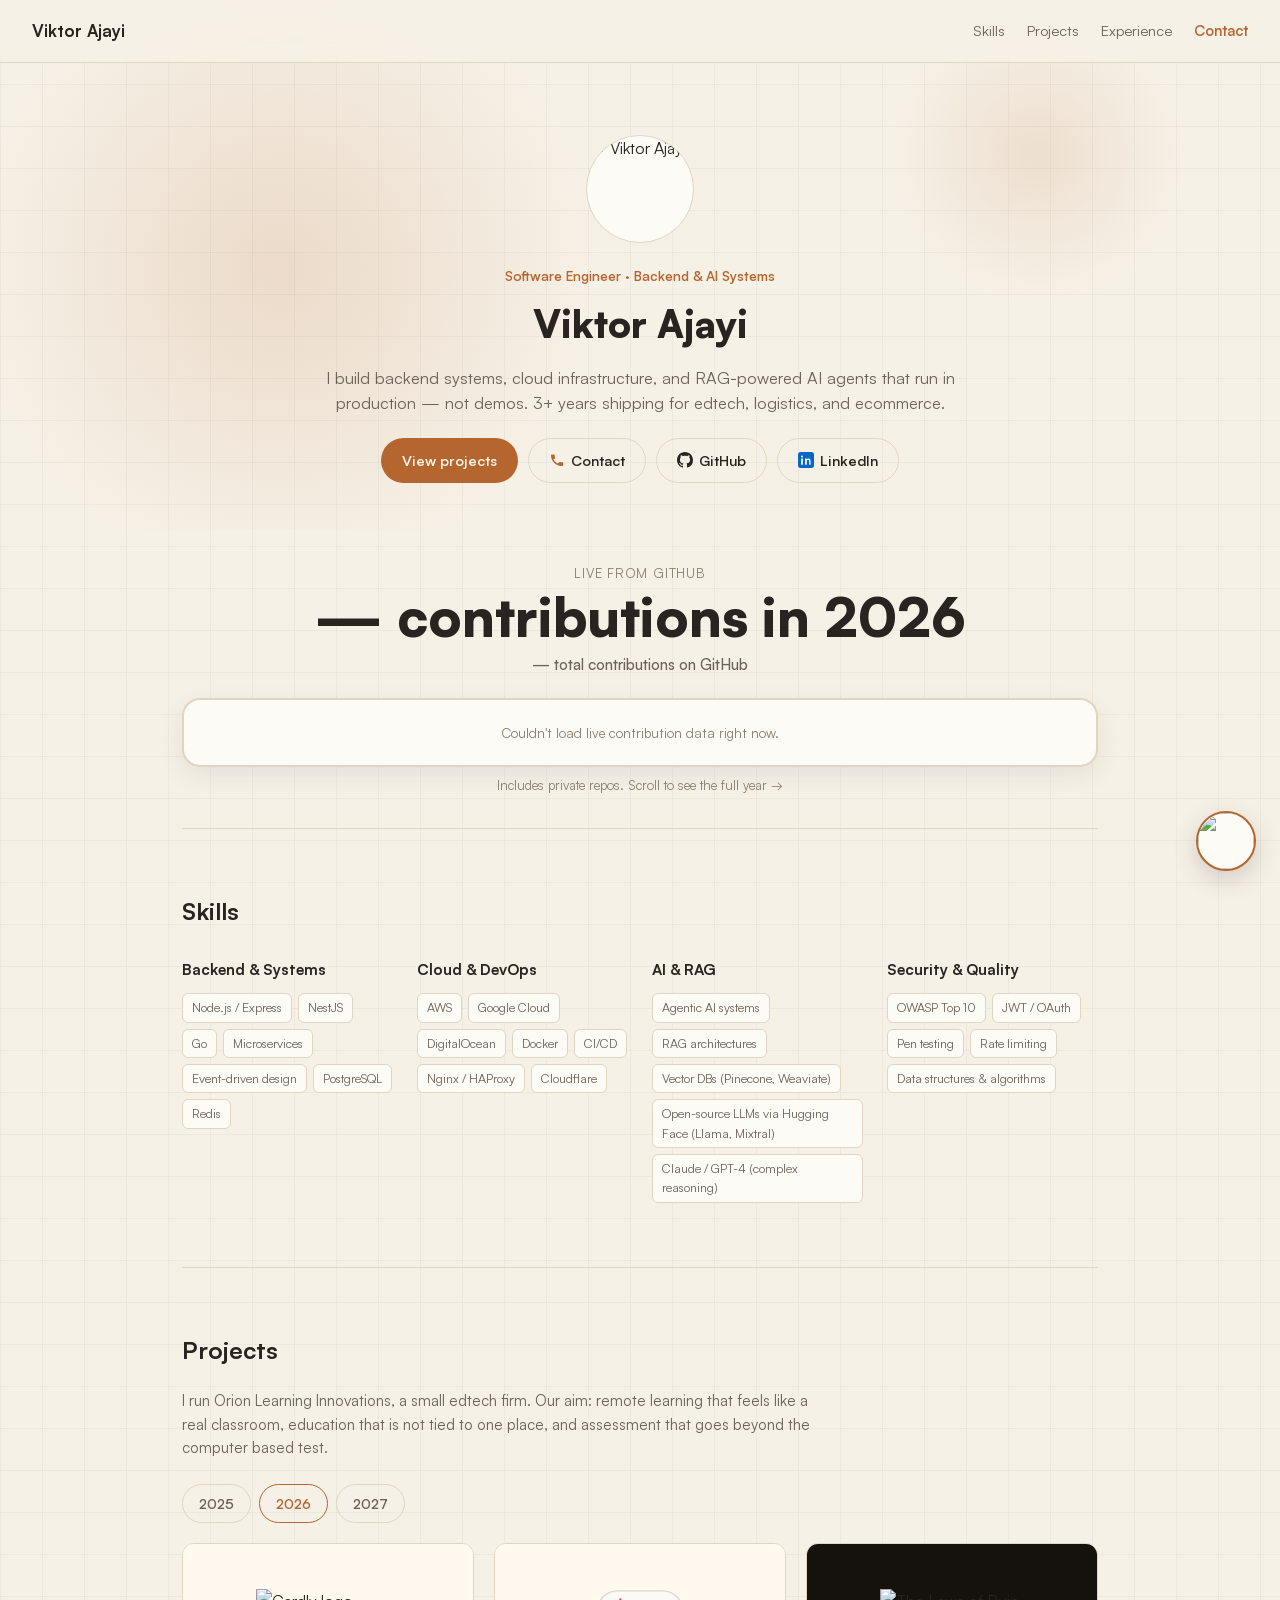
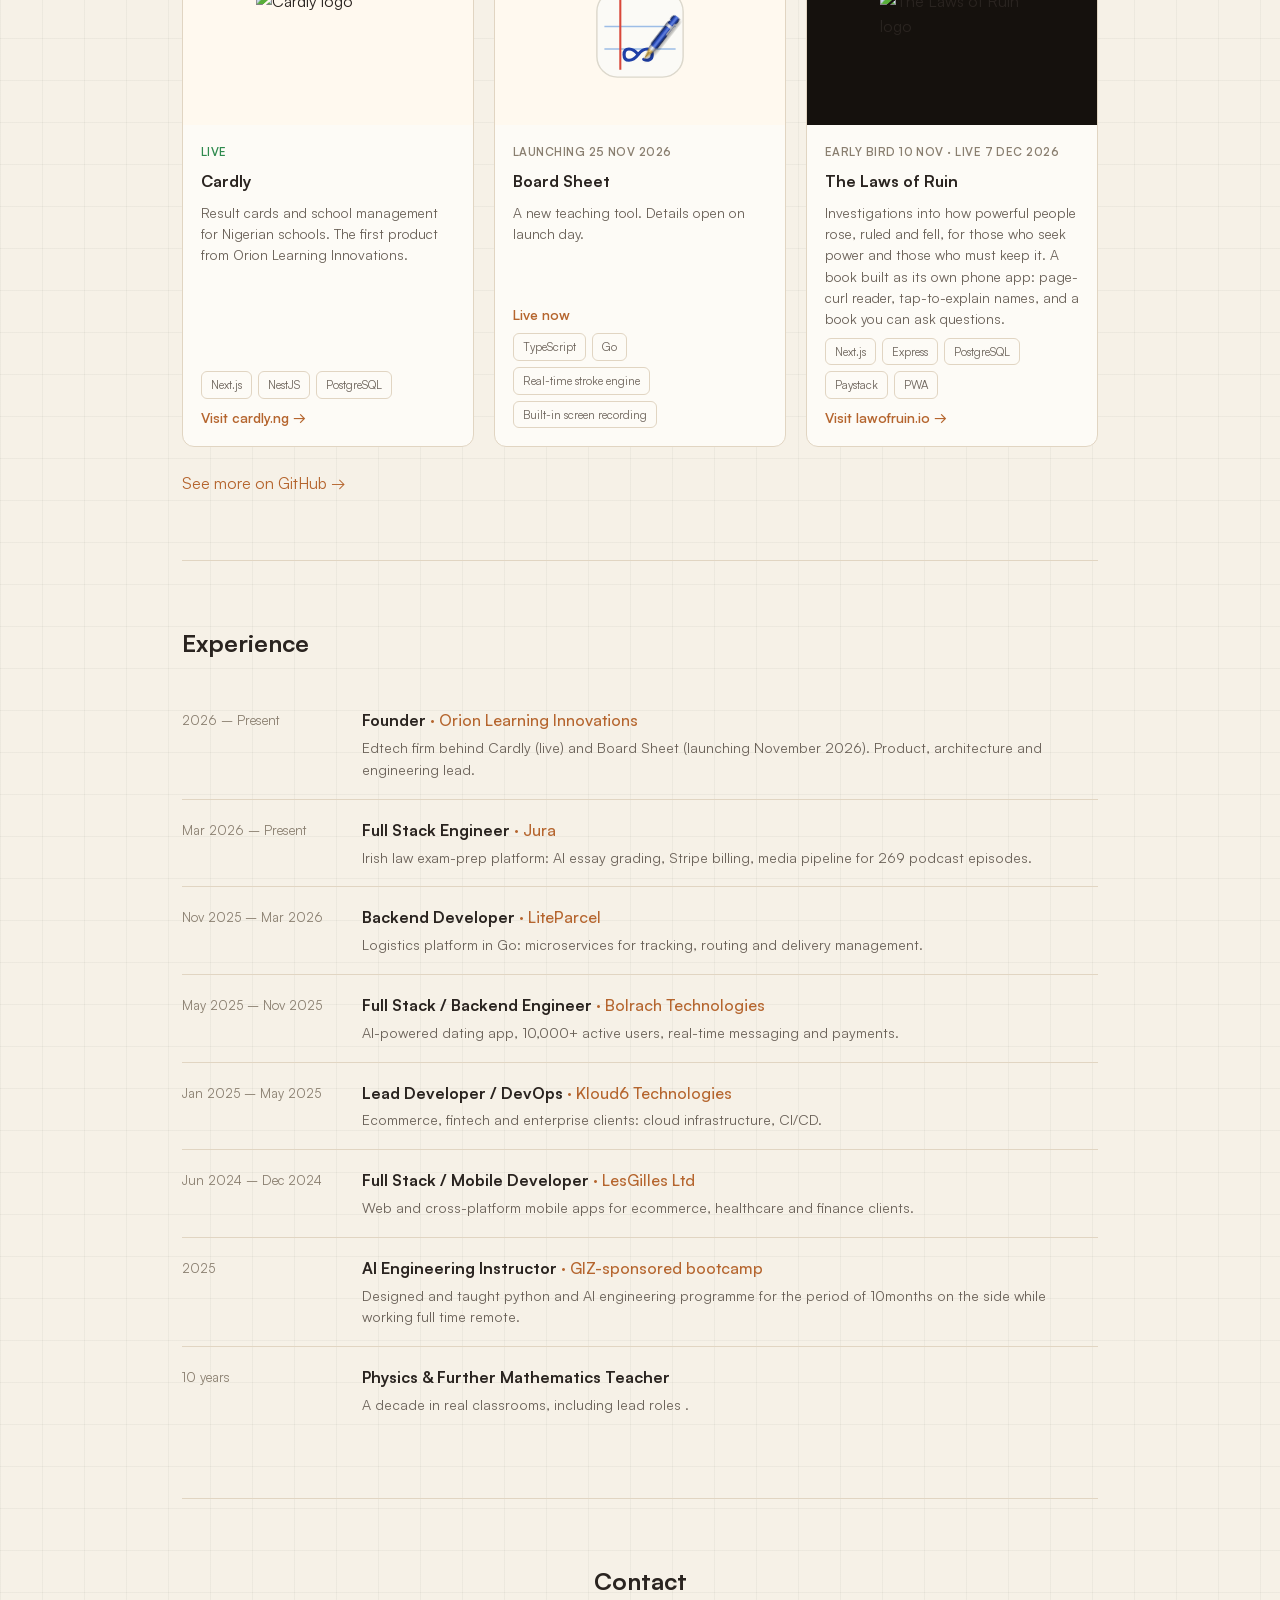
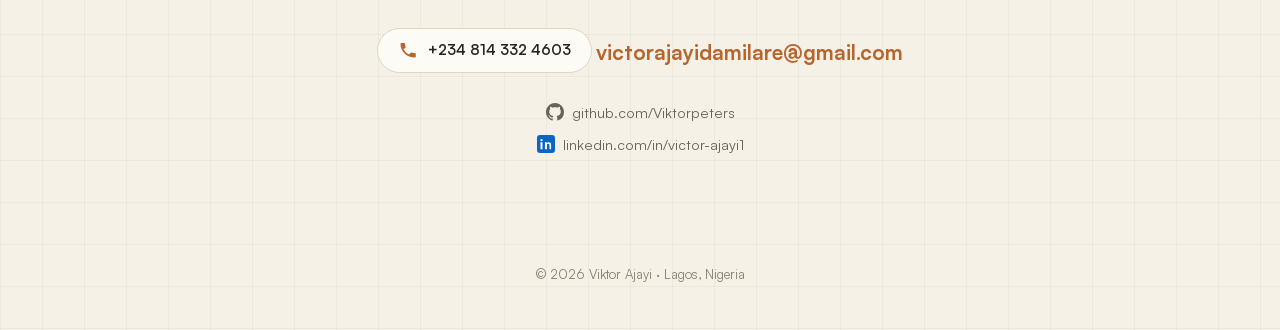
==== commit 000526a4: "aa" ====
--- a/index.html
+++ b/index.html
@@ -267,7 +267,7 @@
               <p>
                 Designed and taught python and  AI engineering programme,
                 sponsored by GIZ, for a mixed-skill cohort: from first API to a
-                working RAG chatbot each learner shipped to immigrants through the period of 10months .
+                working RAG chatbot each learner shipped to immigrants through the period of 10months on the side while working full time remote.
               </p>
               <ul class="tag-list tag-list--sm">
                 <li>Curriculum design</li>
@@ -428,7 +428,7 @@
             <div class="timeline__meta">2025</div>
             <div class="timeline__body">
               <h3>AI Engineering Instructor <span class="at">· GIZ-sponsored bootcamp</span></h3>
-              <p>Designed and taught a one-month AI engineering programme.</p>
+              <p>Designed and taught python and AI engineering programme for the period of 10months on the side while working full time remote.</p>
             </div>
           </div>
           <div class="timeline__row">
@@ -436,9 +436,7 @@
             <div class="timeline__body">
               <h3>Physics &amp; Further Mathematics Teacher</h3>
               <p>
-                A decade in real classrooms, including lead roles, before
-                engineering. B.Eng Electrical Engineering, then a second degree
-                in AI Engineering.
+                A decade in real classrooms, including lead roles .
               </p>
             </div>
           </div>
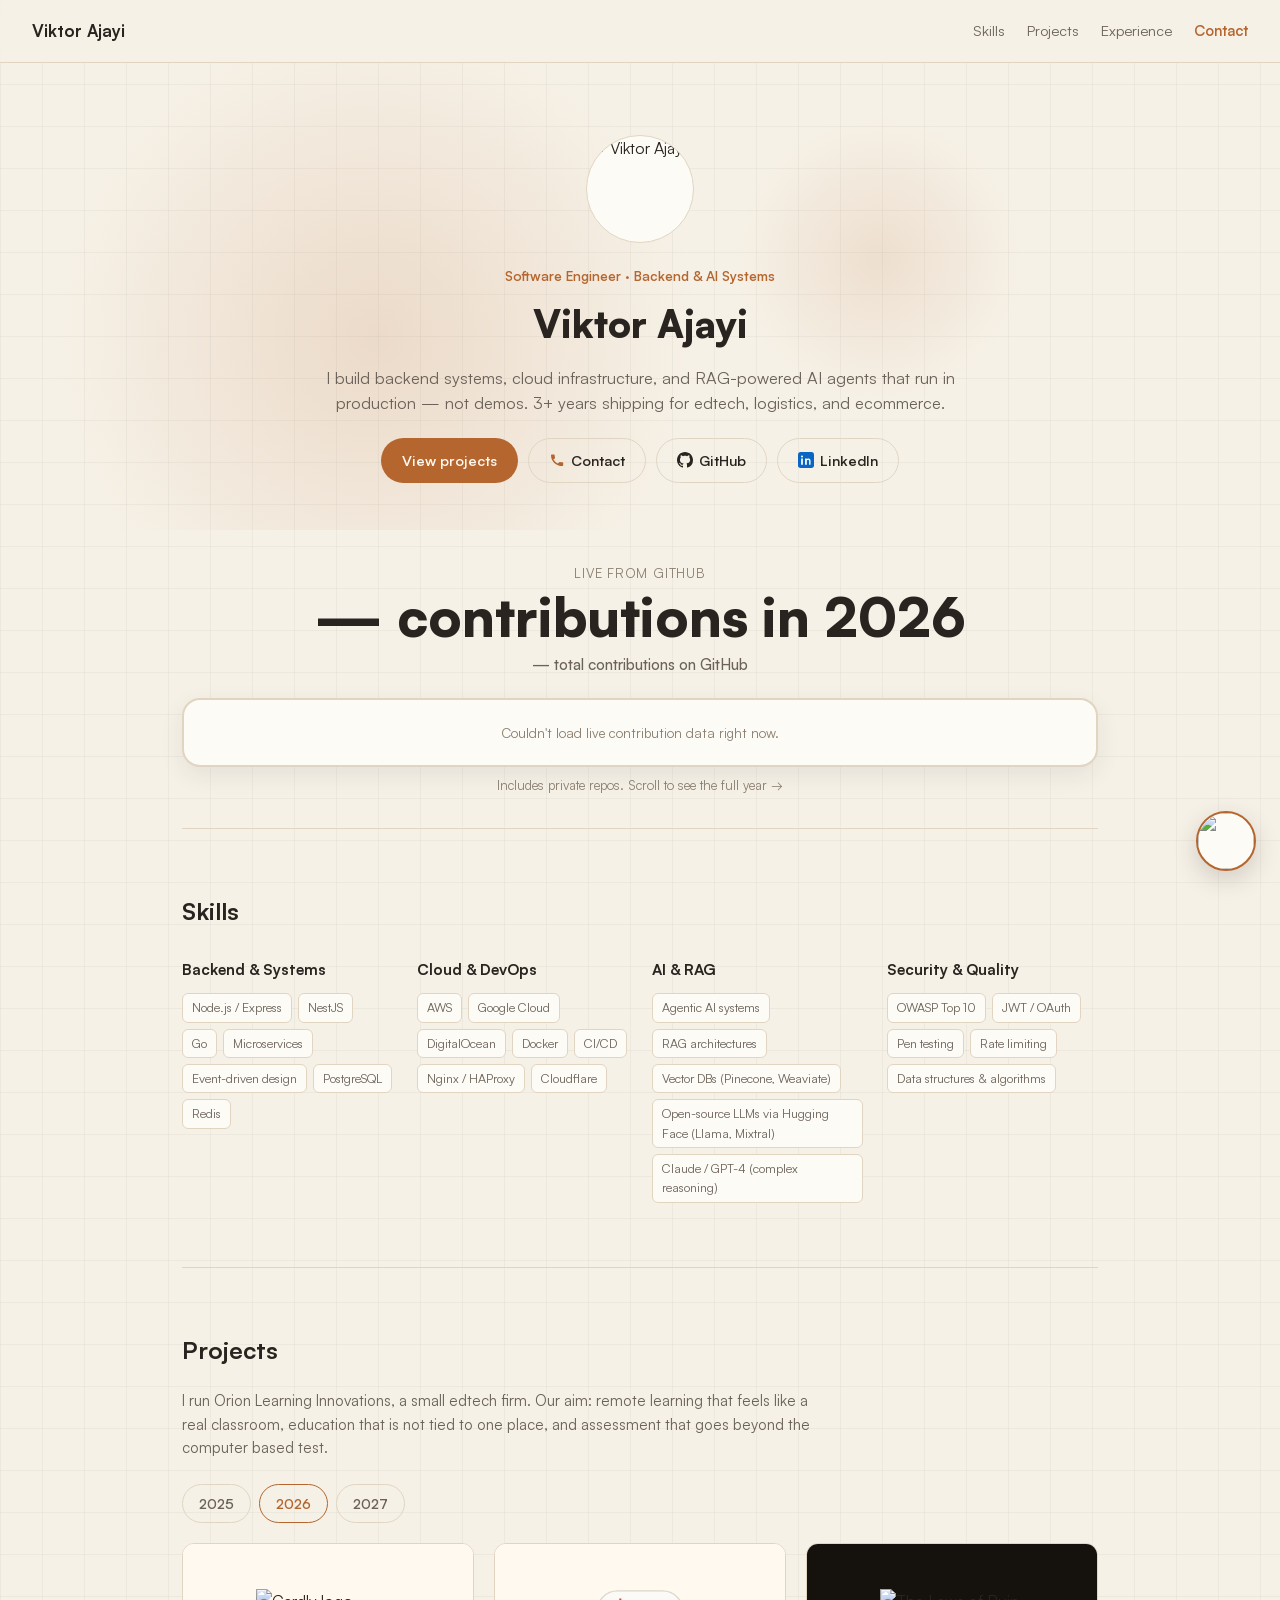
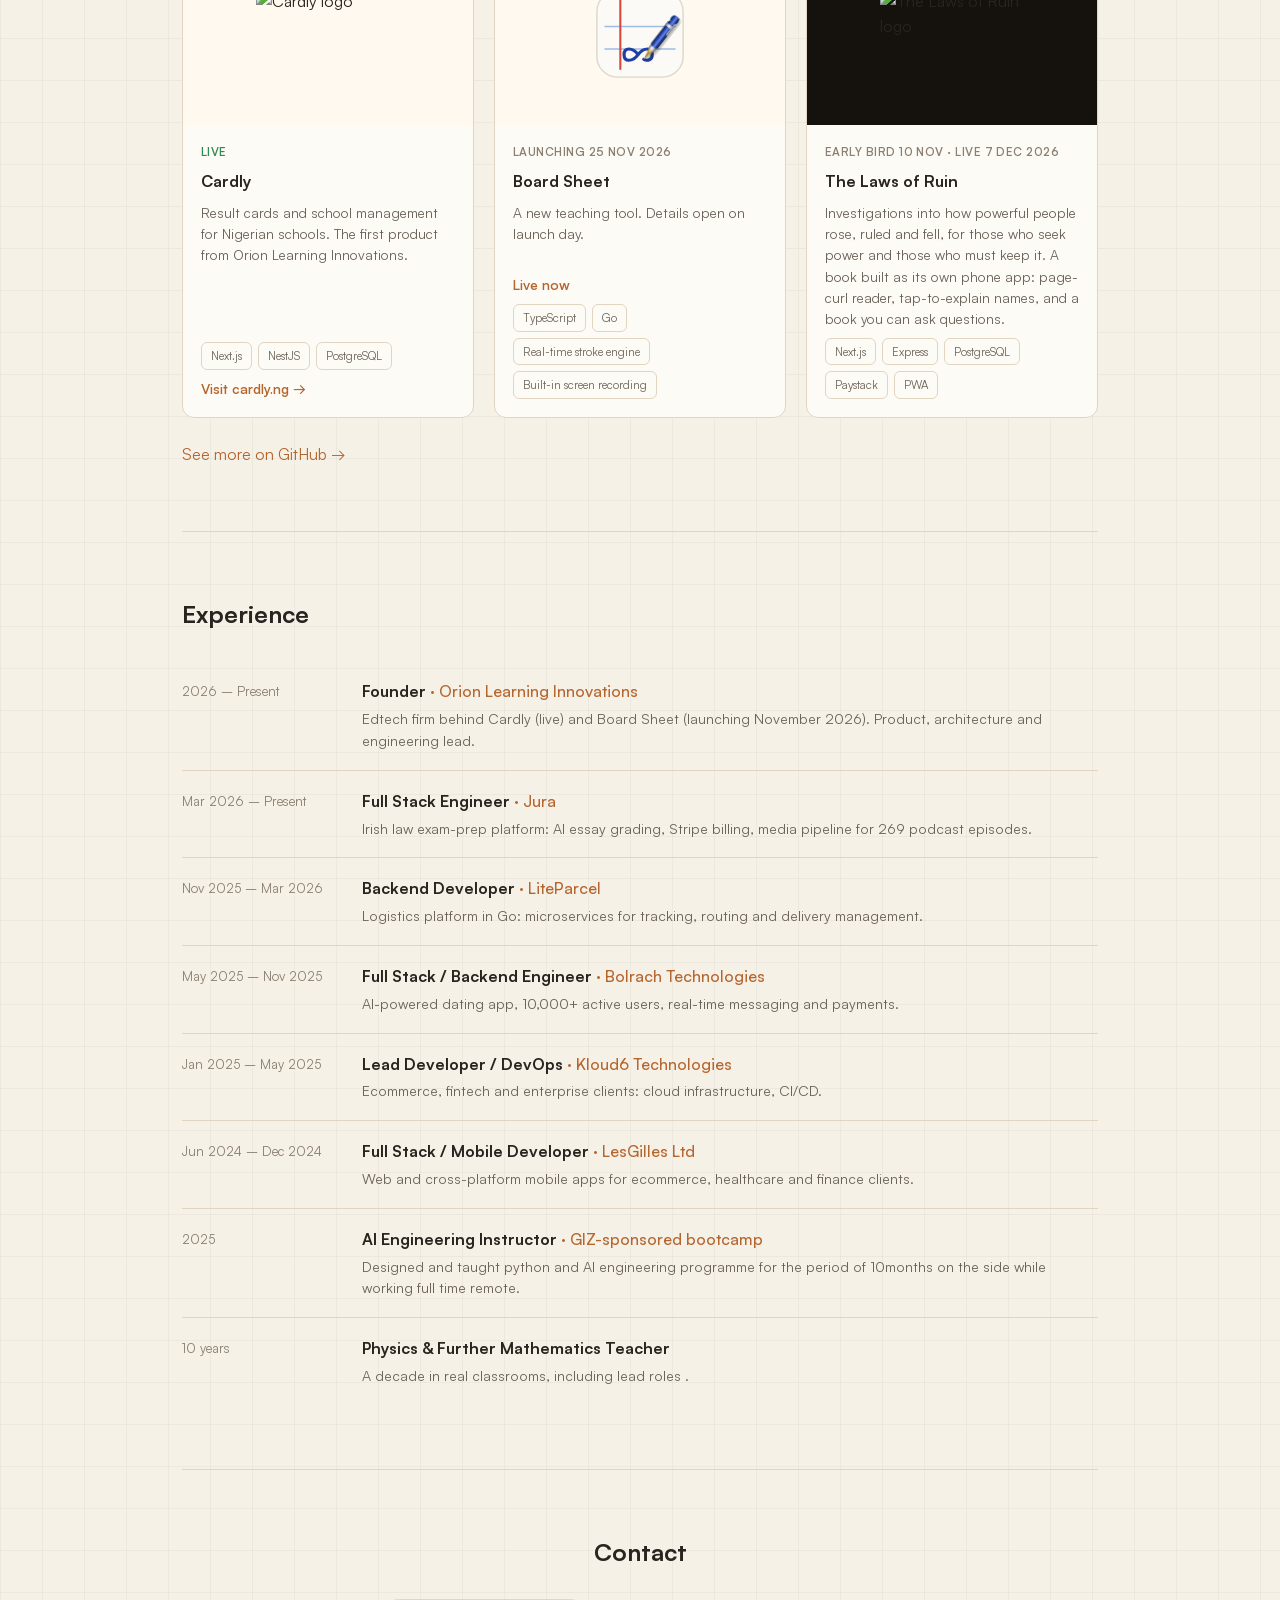
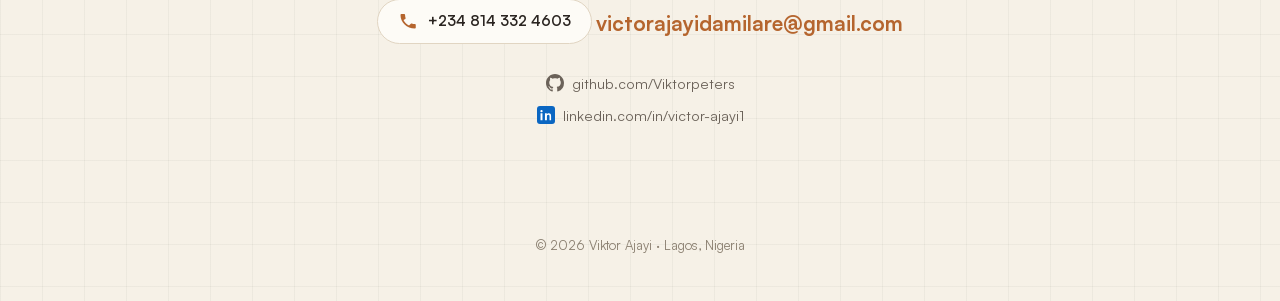
==== commit 01017bd7: "aa" ====
--- a/index.html
+++ b/index.html
@@ -338,7 +338,7 @@
                 <li>Paystack</li>
                 <li>PWA</li>
               </ul>
-              <a href="https://lawofruin.io" target="_blank" rel="noopener">Visit lawofruin.io →</a>
+               <!-- <a href="https://lawofruin.io" target="_blank" rel="noopener">Visit lawofruin.io →</a>  -->
             </div>
           </article>
         </div>
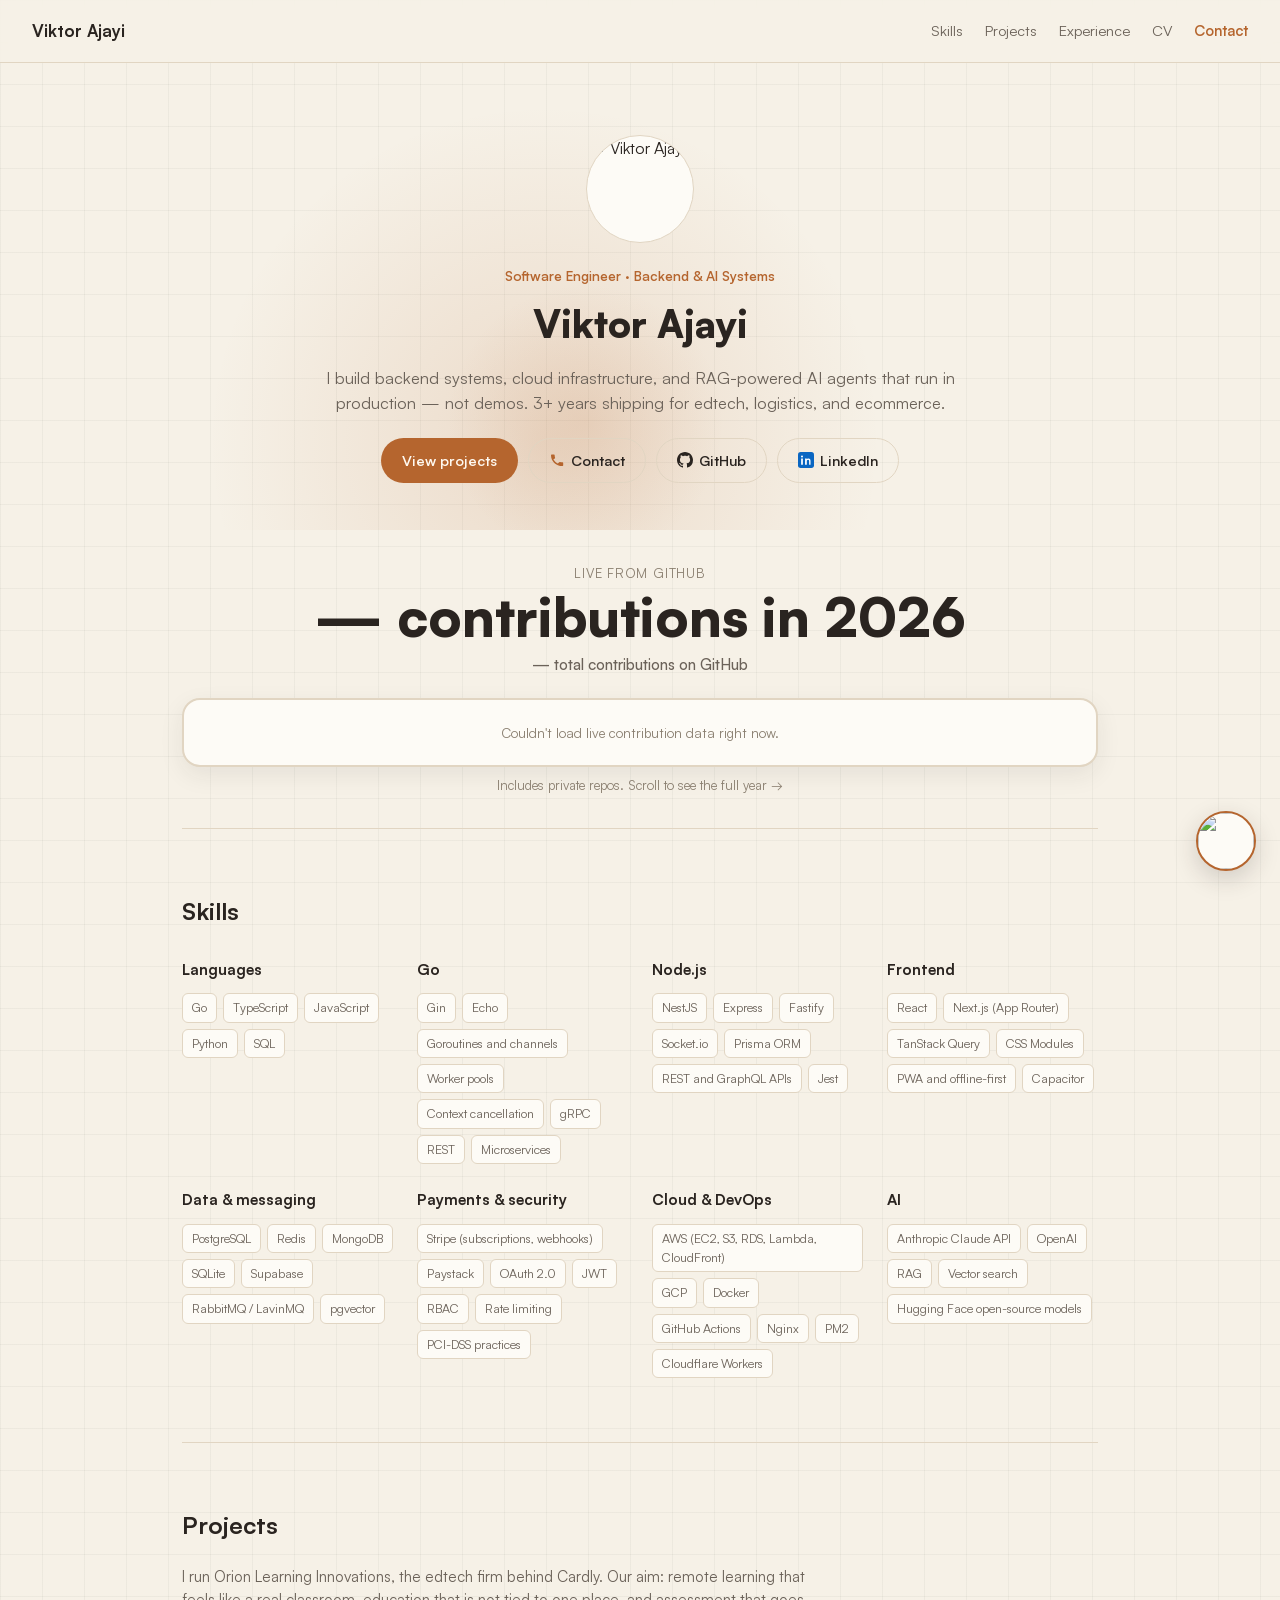
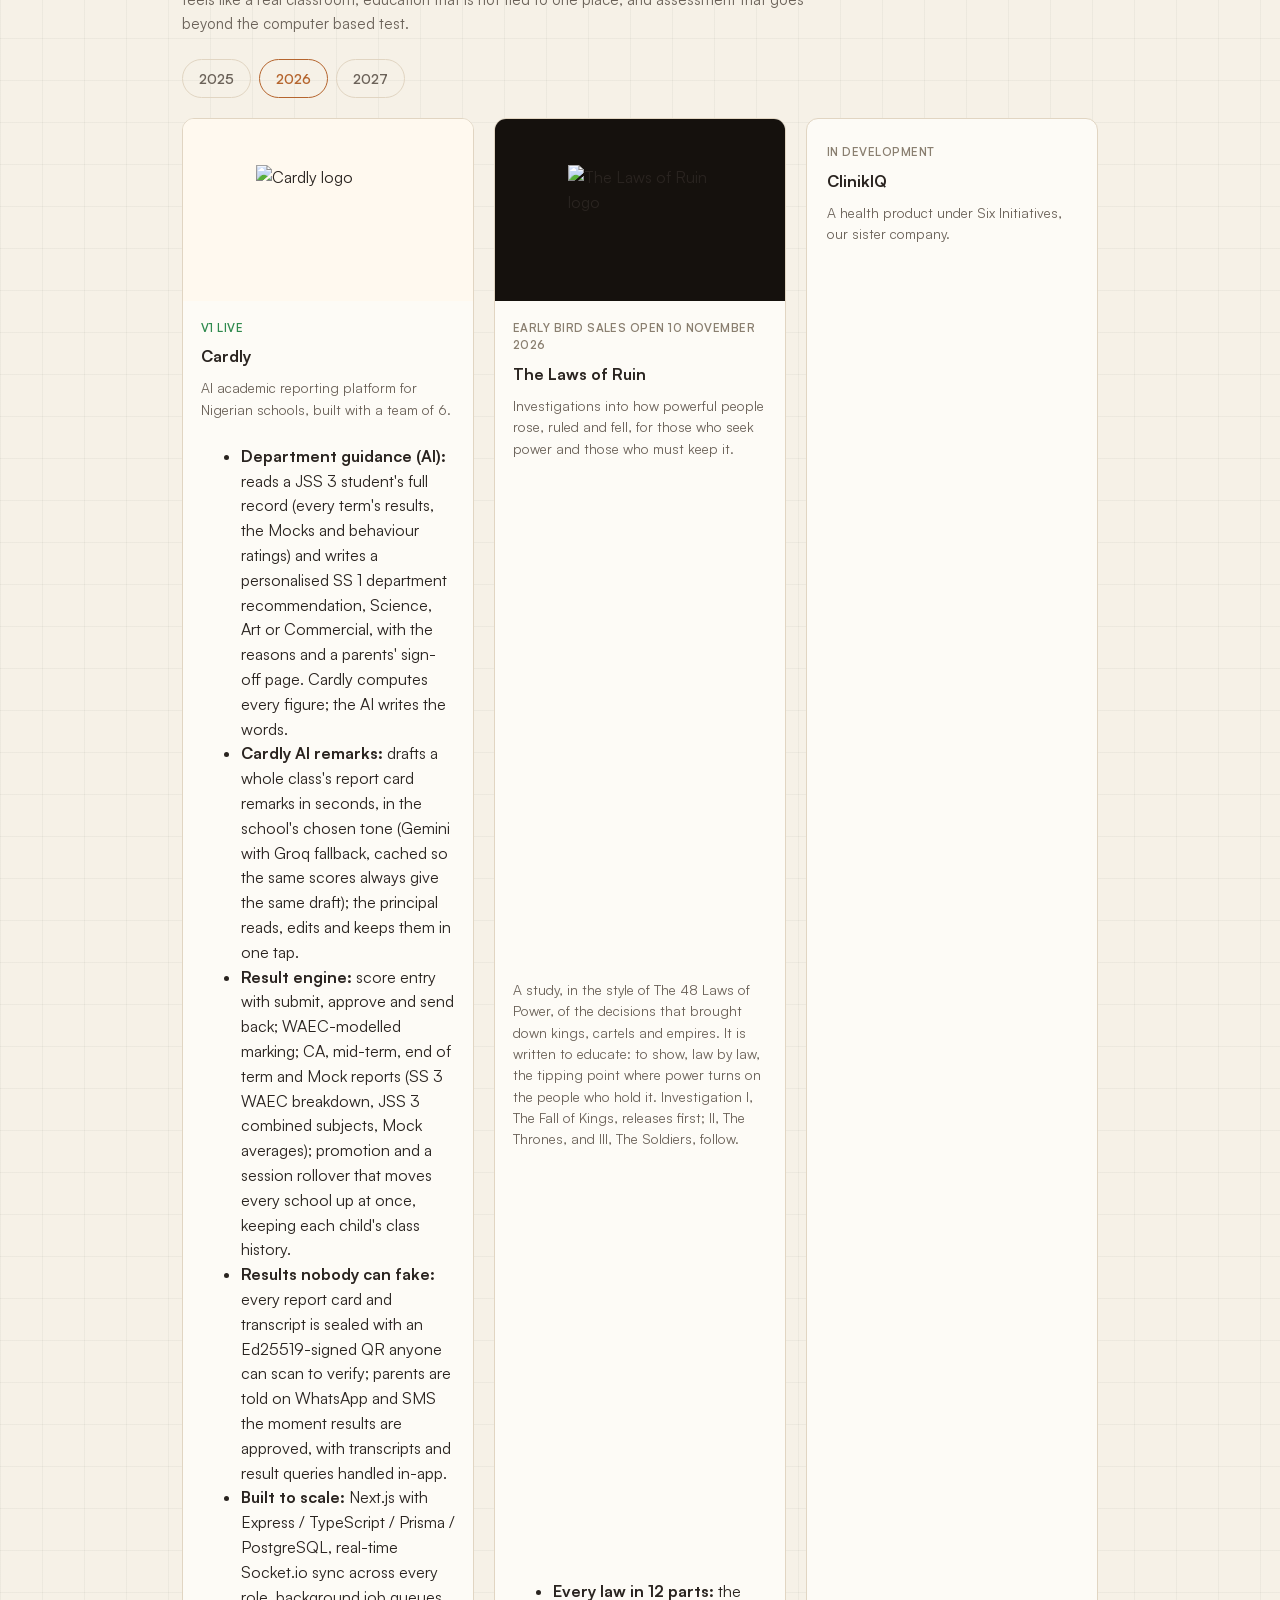
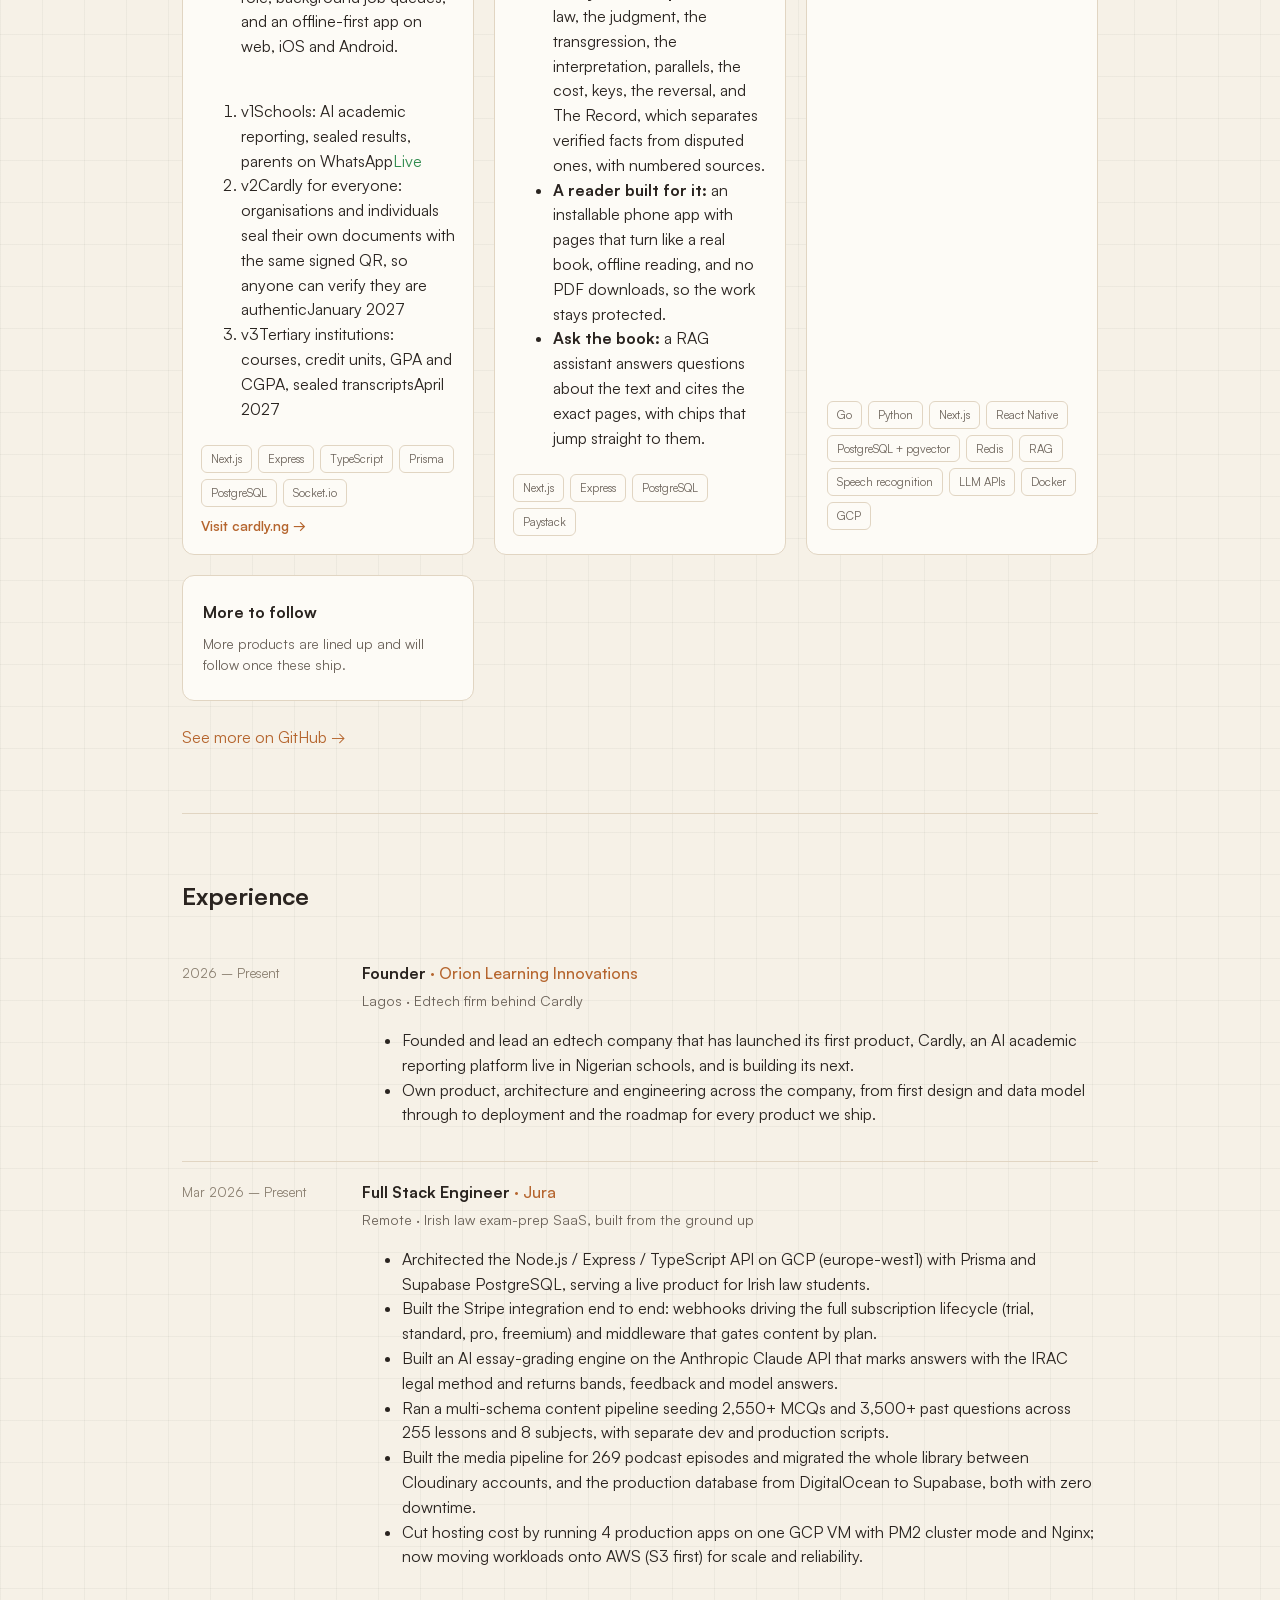
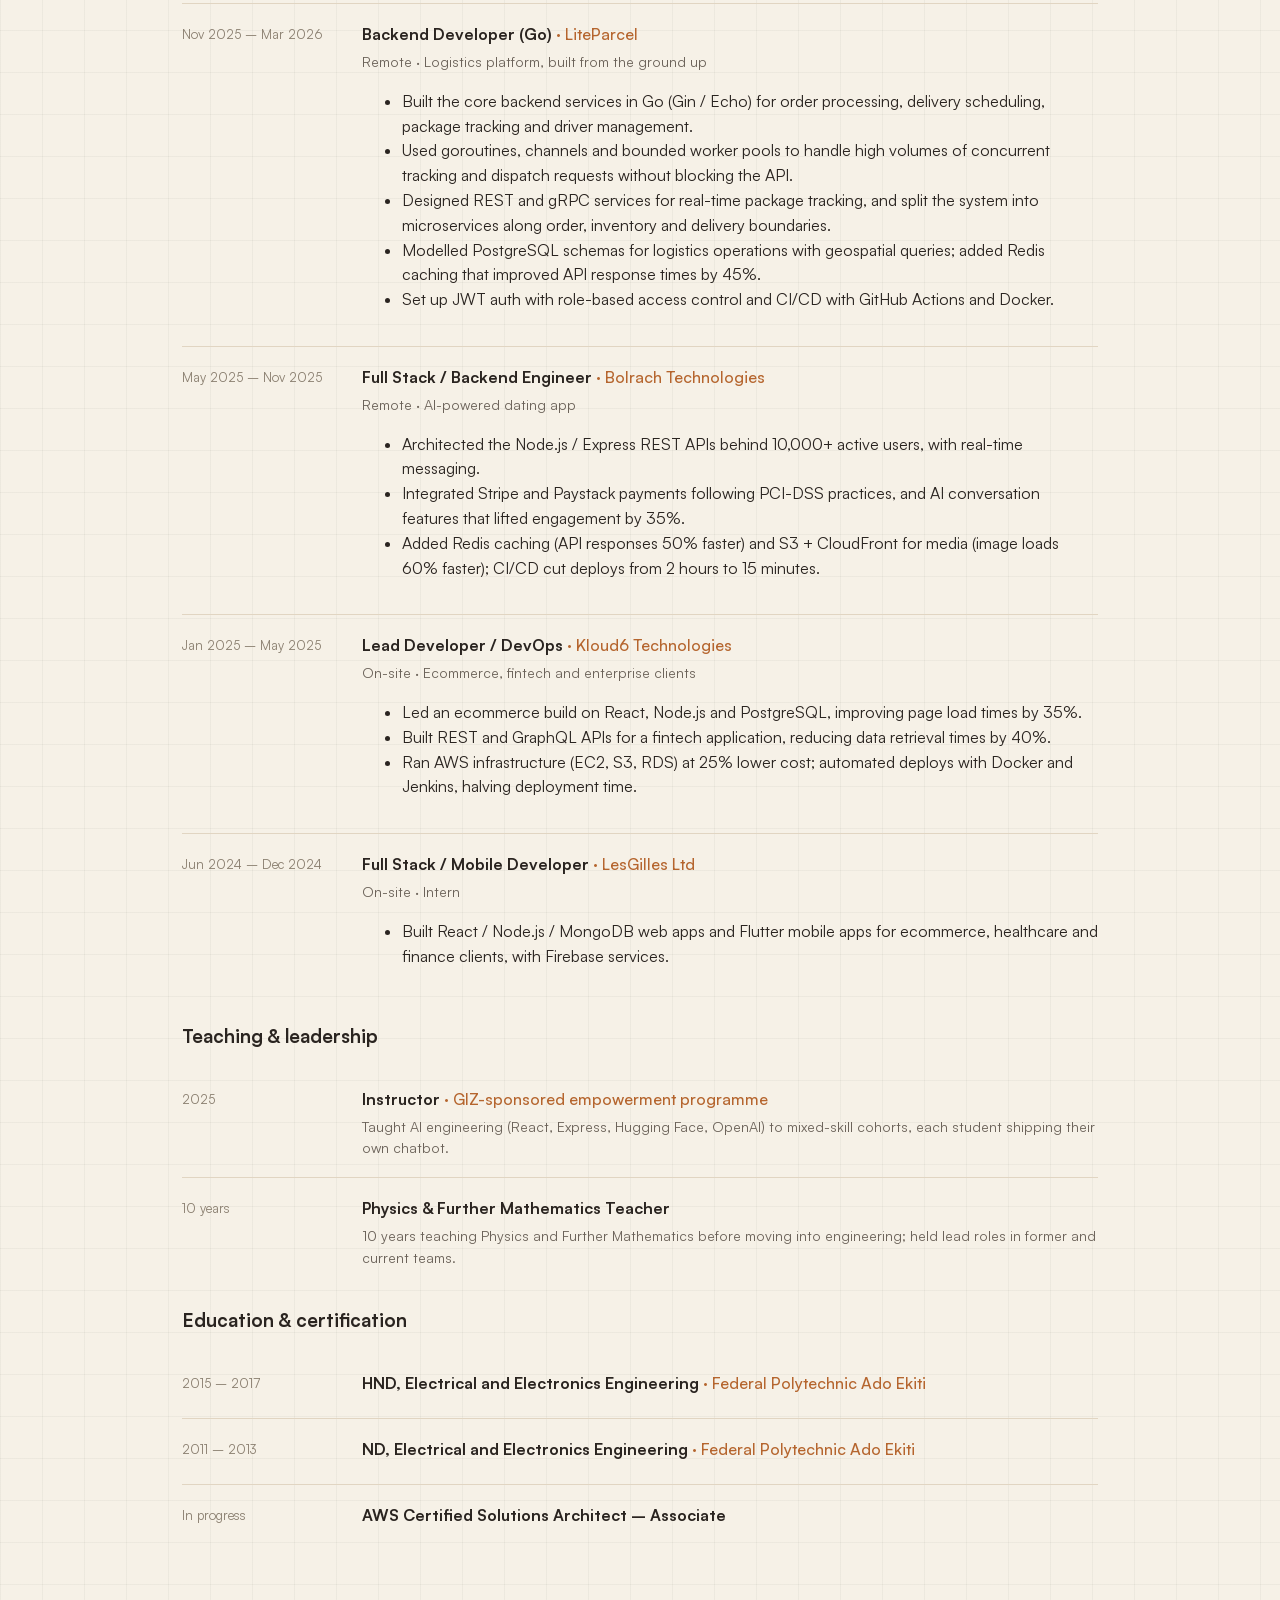
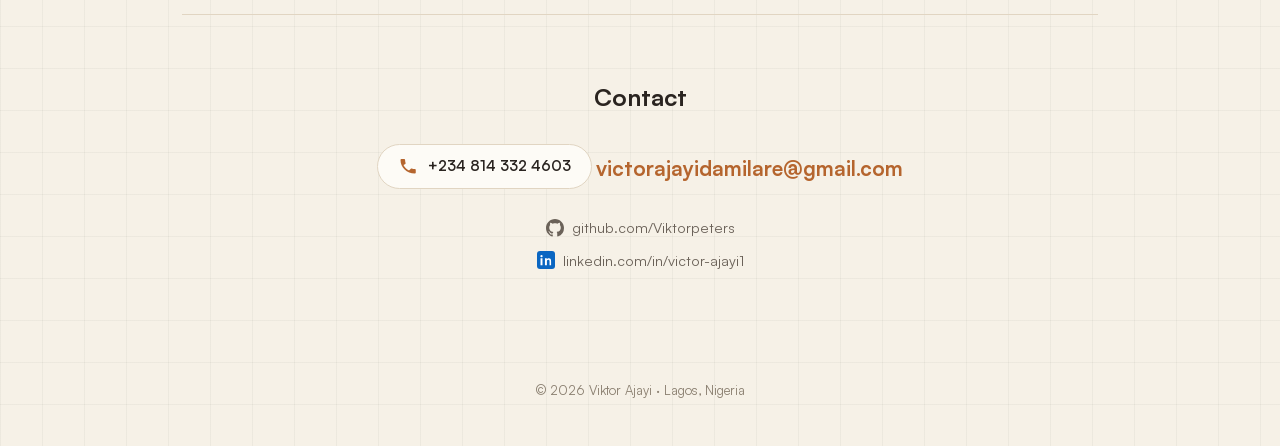
==== commit 80021fc1: "aa" ====
--- a/index.html
+++ b/index.html
@@ -36,6 +36,7 @@
         <a href="#skills">Skills</a>
         <a href="#projects">Projects</a>
         <a href="#experience">Experience</a>
+        <a href="cv/">CV</a>
         <a href="#contact" class="topbar__cta">Contact</a>
       </nav>
       <button
@@ -66,7 +67,8 @@
       <a href="#skills" class="drawer__link"><span>01</span>Skills</a>
       <a href="#projects" class="drawer__link"><span>02</span>Projects</a>
       <a href="#experience" class="drawer__link"><span>03</span>Experience</a>
-      <a href="#contact" class="drawer__link"><span>04</span>Contact</a>
+      <a href="cv/" class="drawer__link"><span>04</span>CV</a>
+      <a href="#contact" class="drawer__link"><span>05</span>Contact</a>
       <div class="drawer__social">
         <a href="https://github.com/Viktorpeters" target="_blank" rel="noopener"
           >GitHub</a
@@ -195,61 +197,109 @@
         <h2 class="section__title">Skills</h2>
         <div class="skills">
           <div class="skill-group">
-            <h3>Backend &amp; Systems</h3>
+            <h3>Languages</h3>
             <ul class="tag-list">
-              <li>Node.js / Express</li>
+              <li>Go</li>
+              <li>TypeScript</li>
+              <li>JavaScript</li>
+              <li>Python</li>
+              <li>SQL</li>
+            </ul>
+          </div>
+          <div class="skill-group">
+            <h3>Go</h3>
+            <ul class="tag-list">
+              <li>Gin</li>
+              <li>Echo</li>
+              <li>Goroutines and channels</li>
+              <li>Worker pools</li>
+              <li>Context cancellation</li>
+              <li>gRPC</li>
+              <li>REST</li>
+              <li>Microservices</li>
+            </ul>
+          </div>
+          <div class="skill-group">
+            <h3>Node.js</h3>
+            <ul class="tag-list">
               <li>NestJS</li>
-              <li>Go</li>
-              <li>Microservices</li>
-              <li>Event-driven design</li>
+              <li>Express</li>
+              <li>Fastify</li>
+              <li>Socket.io</li>
+              <li>Prisma ORM</li>
+              <li>REST and GraphQL APIs</li>
+              <li>Jest</li>
+            </ul>
+          </div>
+          <div class="skill-group">
+            <h3>Frontend</h3>
+            <ul class="tag-list">
+              <li>React</li>
+              <li>Next.js (App Router)</li>
+              <li>TanStack Query</li>
+              <li>CSS Modules</li>
+              <li>PWA and offline-first</li>
+              <li>Capacitor</li>
+            </ul>
+          </div>
+          <div class="skill-group">
+            <h3>Data &amp; messaging</h3>
+            <ul class="tag-list">
               <li>PostgreSQL</li>
               <li>Redis</li>
+              <li>MongoDB</li>
+              <li>SQLite</li>
+              <li>Supabase</li>
+              <li>RabbitMQ / LavinMQ</li>
+              <li>pgvector</li>
+            </ul>
+          </div>
+          <div class="skill-group">
+            <h3>Payments &amp; security</h3>
+            <ul class="tag-list">
+              <li>Stripe (subscriptions, webhooks)</li>
+              <li>Paystack</li>
+              <li>OAuth 2.0</li>
+              <li>JWT</li>
+              <li>RBAC</li>
+              <li>Rate limiting</li>
+              <li>PCI-DSS practices</li>
             </ul>
           </div>
           <div class="skill-group">
             <h3>Cloud &amp; DevOps</h3>
             <ul class="tag-list">
-              <li>AWS</li>
-              <li>Google Cloud</li>
-              <li>DigitalOcean</li>
+              <li>AWS (EC2, S3, RDS, Lambda, CloudFront)</li>
+              <li>GCP</li>
               <li>Docker</li>
-              <li>CI/CD</li>
-              <li>Nginx / HAProxy</li>
-              <li>Cloudflare</li>
+              <li>GitHub Actions</li>
+              <li>Nginx</li>
+              <li>PM2</li>
+              <li>Cloudflare Workers</li>
             </ul>
           </div>
           <div class="skill-group">
-            <h3>AI &amp; RAG</h3>
+            <h3>AI</h3>
             <ul class="tag-list">
-              <li>Agentic AI systems</li>
-              <li>RAG architectures</li>
-              <li>Vector DBs (Pinecone, Weaviate)</li>
-              <li>Open-source LLMs via Hugging Face (Llama, Mixtral)</li>
-              <li>Claude / GPT-4 (complex reasoning)</li>
+              <li>Anthropic Claude API</li>
+              <li>OpenAI</li>
+              <li>RAG</li>
+              <li>Vector search</li>
+              <li>Hugging Face open-source models</li>
             </ul>
           </div>
-          <div class="skill-group">
-            <h3>Security &amp; Quality</h3>
-            <ul class="tag-list">
-              <li>OWASP Top 10</li>
-              <li>JWT / OAuth</li>
-              <li>Pen testing</li>
-              <li>Rate limiting</li>
-              <li>Data structures &amp; algorithms</li>
-            </ul>
-          </div>
         </div>
       </section>
 
-      <!-- PROJECTS: one tab per year. Unlaunched products show only
-           their stack and a countdown; details go live on launch day. -->
+      <!-- PROJECTS: one tab per year. Mirrors the CV word for word.
+           Products not yet released show only their stack. -->
       <section id="projects" class="section">
         <h2 class="section__title">Projects</h2>
         <p class="projects__lede">
-          I run Orion Learning Innovations, a small edtech firm. Our aim:
-          remote learning that feels like a real classroom, education that is
-          not tied to one place, and assessment that goes beyond the computer
-          based test.
+          I run Orion Learning Innovations, the edtech firm behind Cardly. Our
+          aim: remote learning that feels like a real classroom, education
+          that is not tied to one place, and assessment that goes beyond the
+          computer based test.
         </p>
 
         <div class="year-tabs" role="tablist" aria-label="Projects by year">
@@ -263,16 +313,17 @@
           <article class="project-card project-card--text-only">
             <div class="project-card__body">
               <span class="status">Delivered</span>
-              <h3>GIZ AI Engineering Bootcamp</h3>
+              <h3>GIZ AI Engineering Programme</h3>
               <p>
-                Designed and taught python and  AI engineering programme,
-                sponsored by GIZ, for a mixed-skill cohort: from first API to a
-                working RAG chatbot each learner shipped to immigrants through the period of 10months on the side while working full time remote.
+                Instructor on a GIZ-sponsored empowerment programme: taught AI
+                engineering to mixed-skill cohorts, each student shipping their
+                own chatbot.
               </p>
               <ul class="tag-list tag-list--sm">
-                <li>Curriculum design</li>
-                <li>RAG</li>
-                <li>Teaching</li>
+                <li>React</li>
+                <li>Express</li>
+                <li>Hugging Face</li>
+                <li>OpenAI</li>
               </ul>
             </div>
           </article>
@@ -280,41 +331,35 @@
 
         <!-- 2026 -->
         <div class="projects year-panel" id="year-2026" role="tabpanel" aria-labelledby="tab-2026">
-          <article class="project-card project-card--logo">
+          <article class="project-card project-card--logo project-card--wide">
             <div class="project-card__img-wrap">
               <img src="https://res.cloudinary.com/dkrjrfqpy/image/upload/v1791300815/cardly-logo-light_oeyglx.svg" alt="Cardly logo" loading="lazy" />
             </div>
             <div class="project-card__body">
-              <span class="status status--live">Live</span>
+              <span class="status status--live">v1 Live</span>
               <h3>Cardly</h3>
-              <p>
-                Result cards and school management for Nigerian schools. The
-                first product from Orion Learning Innovations.
-              </p>
+              <p>AI academic reporting platform for Nigerian schools, built with a team of 6.</p>
+              <ul class="points">
+                <li><strong>Department guidance (AI):</strong> reads a JSS 3 student's full record (every term's results, the Mocks and behaviour ratings) and writes a personalised SS 1 department recommendation, Science, Art or Commercial, with the reasons and a parents' sign-off page. Cardly computes every figure; the AI writes the words.</li>
+                <li><strong>Cardly AI remarks:</strong> drafts a whole class's report card remarks in seconds, in the school's chosen tone (Gemini with Groq fallback, cached so the same scores always give the same draft); the principal reads, edits and keeps them in one tap.</li>
+                <li><strong>Result engine:</strong> score entry with submit, approve and send back; WAEC-modelled marking; CA, mid-term, end of term and Mock reports (SS 3 WAEC breakdown, JSS 3 combined subjects, Mock averages); promotion and a session rollover that moves every school up at once, keeping each child's class history.</li>
+                <li><strong>Results nobody can fake:</strong> every report card and transcript is sealed with an Ed25519-signed QR anyone can scan to verify; parents are told on WhatsApp and SMS the moment results are approved, with transcripts and result queries handled in-app.</li>
+                <li><strong>Built to scale:</strong> Next.js with Express / TypeScript / Prisma / PostgreSQL, real-time Socket.io sync across every role, background job queues, and an offline-first app on web, iOS and Android.</li>
+              </ul>
+              <ol class="roadmap">
+                <li><span>v1</span><span>Schools: AI academic reporting, sealed results, parents on WhatsApp</span><span class="status--live">Live</span></li>
+                <li><span>v2</span><span>Cardly for everyone: organisations and individuals seal their own documents with the same signed QR, so anyone can verify they are authentic</span><span>January 2027</span></li>
+                <li><span>v3</span><span>Tertiary institutions: courses, credit units, GPA and CGPA, sealed transcripts</span><span>April 2027</span></li>
+              </ol>
               <ul class="tag-list tag-list--sm">
                 <li>Next.js</li>
-                <li>NestJS</li>
+                <li>Express</li>
+                <li>TypeScript</li>
+                <li>Prisma</li>
                 <li>PostgreSQL</li>
+                <li>Socket.io</li>
               </ul>
               <a href="https://cardly.ng" target="_blank" rel="noopener">Visit cardly.ng →</a>
-            </div>
-          </article>
-
-          <article class="project-card project-card--logo">
-            <div class="project-card__img-wrap">
-              <img src="images/boardsheet-logo.svg" alt="Board Sheet logo" loading="lazy" />
-            </div>
-            <div class="project-card__body">
-              <span class="status">Launching 25 Nov 2026</span>
-              <h3>Board Sheet</h3>
-              <p>A new teaching tool. Details open on launch day.</p>
-              <p class="countdown" data-launch="2026-11-25T09:00:00+01:00"></p>
-              <ul class="tag-list tag-list--sm">
-                <li>TypeScript</li>
-                <li>Go</li>
-                <li>Real-time stroke engine</li>
-                <li>Built-in screen recording</li>
-              </ul>
             </div>
           </article>
 
@@ -323,40 +368,80 @@
               <img src="https://res.cloudinary.com/dkrjrfqpy/image/upload/v1793283382/icon-192_mpenwf.png" alt="The Laws of Ruin logo" loading="lazy" />
             </div>
             <div class="project-card__body">
-              <span class="status">Early bird 10 Nov · Live 7 Dec 2026</span>
+              <span class="status">Early bird sales open 10 November 2026</span>
               <h3>The Laws of Ruin</h3>
+              <p>Investigations into how powerful people rose, ruled and fell, for those who seek power and those who must keep it.</p>
               <p>
-                Investigations into how powerful people rose, ruled and fell,
-                for those who seek power and those who must keep it. A book
-                built as its own phone app: page-curl reader, tap-to-explain
-                names, and a book you can ask questions.
+                A study, in the style of The 48 Laws of Power, of the decisions
+                that brought down kings, cartels and empires. It is written to
+                educate: to show, law by law, the tipping point where power
+                turns on the people who hold it. Investigation I, The Fall of
+                Kings, releases first; II, The Thrones, and III, The Soldiers,
+                follow.
               </p>
+              <ul class="points">
+                <li><strong>Every law in 12 parts:</strong> the law, the judgment, the transgression, the interpretation, parallels, the cost, keys, the reversal, and The Record, which separates verified facts from disputed ones, with numbered sources.</li>
+                <li><strong>A reader built for it:</strong> an installable phone app with pages that turn like a real book, offline reading, and no PDF downloads, so the work stays protected.</li>
+                <li><strong>Ask the book:</strong> a RAG assistant answers questions about the text and cites the exact pages, with chips that jump straight to them.</li>
+              </ul>
               <ul class="tag-list tag-list--sm">
                 <li>Next.js</li>
                 <li>Express</li>
                 <li>PostgreSQL</li>
                 <li>Paystack</li>
-                <li>PWA</li>
-              </ul>
-               <!-- <a href="https://lawofruin.io" target="_blank" rel="noopener">Visit lawofruin.io →</a>  -->
+              </ul>
+            </div>
+          </article>
+
+          <article class="project-card project-card--text-only">
+            <div class="project-card__body">
+              <span class="status">In development</span>
+              <h3>ClinikIQ</h3>
+              <p>A health product under Six Initiatives, our sister company.</p>
+              <ul class="tag-list tag-list--sm">
+                <li>Go</li>
+                <li>Python</li>
+                <li>Next.js</li>
+                <li>React Native</li>
+                <li>PostgreSQL + pgvector</li>
+                <li>Redis</li>
+                <li>RAG</li>
+                <li>Speech recognition</li>
+                <li>LLM APIs</li>
+                <li>Docker</li>
+                <li>GCP</li>
+              </ul>
+            </div>
+          </article>
+
+          <article class="project-card project-card--text-only">
+            <div class="project-card__body">
+              <h3>More to follow</h3>
+              <p>More products are lined up and will follow once these ship.</p>
             </div>
           </article>
         </div>
 
         <!-- 2027 -->
         <div class="projects year-panel" id="year-2027" role="tabpanel" aria-labelledby="tab-2027" hidden>
-          <article class="project-card project-card--text-only project-card--masked">
+          <article class="project-card project-card--text-only">
             <div class="project-card__body">
-              <span class="status">Unlocks 28 Feb 2027</span>
-              <h3>XXXXXX</h3>
-              <p>Health tech. More on unlock day.</p>
-              <p class="countdown" data-launch="2027-02-28T09:00:00+01:00"></p>
+              <span class="status">January 2027</span>
+              <h3>Cardly v2, for everyone</h3>
+              <p>Organisations and individuals seal their own documents with the same signed QR, so anyone can verify they are authentic.</p>
+            </div>
+          </article>
+          <article class="project-card project-card--text-only">
+            <div class="project-card__body">
+              <span class="status">April 2027</span>
+              <h3>Cardly v3, tertiary institutions</h3>
+              <p>Courses, credit units, GPA and CGPA, sealed transcripts.</p>
             </div>
           </article>
           <article class="project-card project-card--text-only">
             <div class="project-card__body">
               <h3>More to follow</h3>
-              <p>The next products are already in the works.</p>
+              <p>More products are lined up and will follow once these ship.</p>
             </div>
           </article>
         </div>
@@ -366,7 +451,7 @@
         </div>
       </section>
 
-      <!-- EXPERIENCE -->
+      <!-- EXPERIENCE: same roles, dates and bullets as the CV -->
       <section id="experience" class="section">
         <h2 class="section__title">Experience</h2>
         <div class="timeline">
@@ -374,70 +459,114 @@
             <div class="timeline__meta">2026 – Present</div>
             <div class="timeline__body">
               <h3>Founder <span class="at">· Orion Learning Innovations</span></h3>
-              <p>
-                Edtech firm behind Cardly (live) and Board Sheet (launching
-                November 2026). Product, architecture and engineering lead.
-              </p>
+              <p class="sub">Lagos · Edtech firm behind Cardly</p>
+              <ul>
+                <li>Founded and lead an edtech company that has launched its first product, Cardly, an AI academic reporting platform live in Nigerian schools, and is building its next.</li>
+                <li>Own product, architecture and engineering across the company, from first design and data model through to deployment and the roadmap for every product we ship.</li>
+              </ul>
             </div>
           </div>
           <div class="timeline__row">
             <div class="timeline__meta">Mar 2026 – Present</div>
             <div class="timeline__body">
               <h3>Full Stack Engineer <span class="at">· Jura</span></h3>
-              <p>
-                Irish law exam-prep platform: AI essay grading, Stripe billing,
-                media pipeline for 269 podcast episodes.
-              </p>
+              <p class="sub">Remote · Irish law exam-prep SaaS, built from the ground up</p>
+              <ul>
+                <li>Architected the Node.js / Express / TypeScript API on GCP (europe-west1) with Prisma and Supabase PostgreSQL, serving a live product for Irish law students.</li>
+                <li>Built the Stripe integration end to end: webhooks driving the full subscription lifecycle (trial, standard, pro, freemium) and middleware that gates content by plan.</li>
+                <li>Built an AI essay-grading engine on the Anthropic Claude API that marks answers with the IRAC legal method and returns bands, feedback and model answers.</li>
+                <li>Ran a multi-schema content pipeline seeding 2,550+ MCQs and 3,500+ past questions across 255 lessons and 8 subjects, with separate dev and production scripts.</li>
+                <li>Built the media pipeline for 269 podcast episodes and migrated the whole library between Cloudinary accounts, and the production database from DigitalOcean to Supabase, both with zero downtime.</li>
+                <li>Cut hosting cost by running 4 production apps on one GCP VM with PM2 cluster mode and Nginx; now moving workloads onto AWS (S3 first) for scale and reliability.</li>
+              </ul>
             </div>
           </div>
           <div class="timeline__row">
             <div class="timeline__meta">Nov 2025 – Mar 2026</div>
             <div class="timeline__body">
-              <h3>Backend Developer <span class="at">· LiteParcel</span></h3>
-              <p>
-                Logistics platform in Go: microservices for tracking, routing
-                and delivery management.
-              </p>
+              <h3>Backend Developer (Go) <span class="at">· LiteParcel</span></h3>
+              <p class="sub">Remote · Logistics platform, built from the ground up</p>
+              <ul>
+                <li>Built the core backend services in Go (Gin / Echo) for order processing, delivery scheduling, package tracking and driver management.</li>
+                <li>Used goroutines, channels and bounded worker pools to handle high volumes of concurrent tracking and dispatch requests without blocking the API.</li>
+                <li>Designed REST and gRPC services for real-time package tracking, and split the system into microservices along order, inventory and delivery boundaries.</li>
+                <li>Modelled PostgreSQL schemas for logistics operations with geospatial queries; added Redis caching that improved API response times by 45%.</li>
+                <li>Set up JWT auth with role-based access control and CI/CD with GitHub Actions and Docker.</li>
+              </ul>
             </div>
           </div>
           <div class="timeline__row">
             <div class="timeline__meta">May 2025 – Nov 2025</div>
             <div class="timeline__body">
               <h3>Full Stack / Backend Engineer <span class="at">· Bolrach Technologies</span></h3>
-              <p>
-                AI-powered dating app, 10,000+ active users, real-time
-                messaging and payments.
-              </p>
+              <p class="sub">Remote · AI-powered dating app</p>
+              <ul>
+                <li>Architected the Node.js / Express REST APIs behind 10,000+ active users, with real-time messaging.</li>
+                <li>Integrated Stripe and Paystack payments following PCI-DSS practices, and AI conversation features that lifted engagement by 35%.</li>
+                <li>Added Redis caching (API responses 50% faster) and S3 + CloudFront for media (image loads 60% faster); CI/CD cut deploys from 2 hours to 15 minutes.</li>
+              </ul>
             </div>
           </div>
           <div class="timeline__row">
             <div class="timeline__meta">Jan 2025 – May 2025</div>
             <div class="timeline__body">
               <h3>Lead Developer / DevOps <span class="at">· Kloud6 Technologies</span></h3>
-              <p>Ecommerce, fintech and enterprise clients: cloud infrastructure, CI/CD.</p>
+              <p class="sub">On-site · Ecommerce, fintech and enterprise clients</p>
+              <ul>
+                <li>Led an ecommerce build on React, Node.js and PostgreSQL, improving page load times by 35%.</li>
+                <li>Built REST and GraphQL APIs for a fintech application, reducing data retrieval times by 40%.</li>
+                <li>Ran AWS infrastructure (EC2, S3, RDS) at 25% lower cost; automated deploys with Docker and Jenkins, halving deployment time.</li>
+              </ul>
             </div>
           </div>
           <div class="timeline__row">
             <div class="timeline__meta">Jun 2024 – Dec 2024</div>
             <div class="timeline__body">
               <h3>Full Stack / Mobile Developer <span class="at">· LesGilles Ltd</span></h3>
-              <p>Web and cross-platform mobile apps for ecommerce, healthcare and finance clients.</p>
-            </div>
-          </div>
+              <p class="sub">On-site · Intern</p>
+              <ul>
+                <li>Built React / Node.js / MongoDB web apps and Flutter mobile apps for ecommerce, healthcare and finance clients, with Firebase services.</li>
+              </ul>
+            </div>
+          </div>
+        </div>
+
+        <h3 class="subsection__title">Teaching &amp; leadership</h3>
+        <div class="timeline">
           <div class="timeline__row">
             <div class="timeline__meta">2025</div>
             <div class="timeline__body">
-              <h3>AI Engineering Instructor <span class="at">· GIZ-sponsored bootcamp</span></h3>
-              <p>Designed and taught python and AI engineering programme for the period of 10months on the side while working full time remote.</p>
+              <h3>Instructor <span class="at">· GIZ-sponsored empowerment programme</span></h3>
+              <p>Taught AI engineering (React, Express, Hugging Face, OpenAI) to mixed-skill cohorts, each student shipping their own chatbot.</p>
             </div>
           </div>
           <div class="timeline__row">
             <div class="timeline__meta">10 years</div>
             <div class="timeline__body">
               <h3>Physics &amp; Further Mathematics Teacher</h3>
-              <p>
-                A decade in real classrooms, including lead roles .
-              </p>
+              <p>10 years teaching Physics and Further Mathematics before moving into engineering; held lead roles in former and current teams.</p>
+            </div>
+          </div>
+        </div>
+
+        <h3 class="subsection__title">Education &amp; certification</h3>
+        <div class="timeline">
+          <div class="timeline__row">
+            <div class="timeline__meta">2015 – 2017</div>
+            <div class="timeline__body">
+              <h3>HND, Electrical and Electronics Engineering <span class="at">· Federal Polytechnic Ado Ekiti</span></h3>
+            </div>
+          </div>
+          <div class="timeline__row">
+            <div class="timeline__meta">2011 – 2013</div>
+            <div class="timeline__body">
+              <h3>ND, Electrical and Electronics Engineering <span class="at">· Federal Polytechnic Ado Ekiti</span></h3>
+            </div>
+          </div>
+          <div class="timeline__row">
+            <div class="timeline__meta">In progress</div>
+            <div class="timeline__body">
+              <h3>AWS Certified Solutions Architect – Associate</h3>
             </div>
           </div>
         </div>
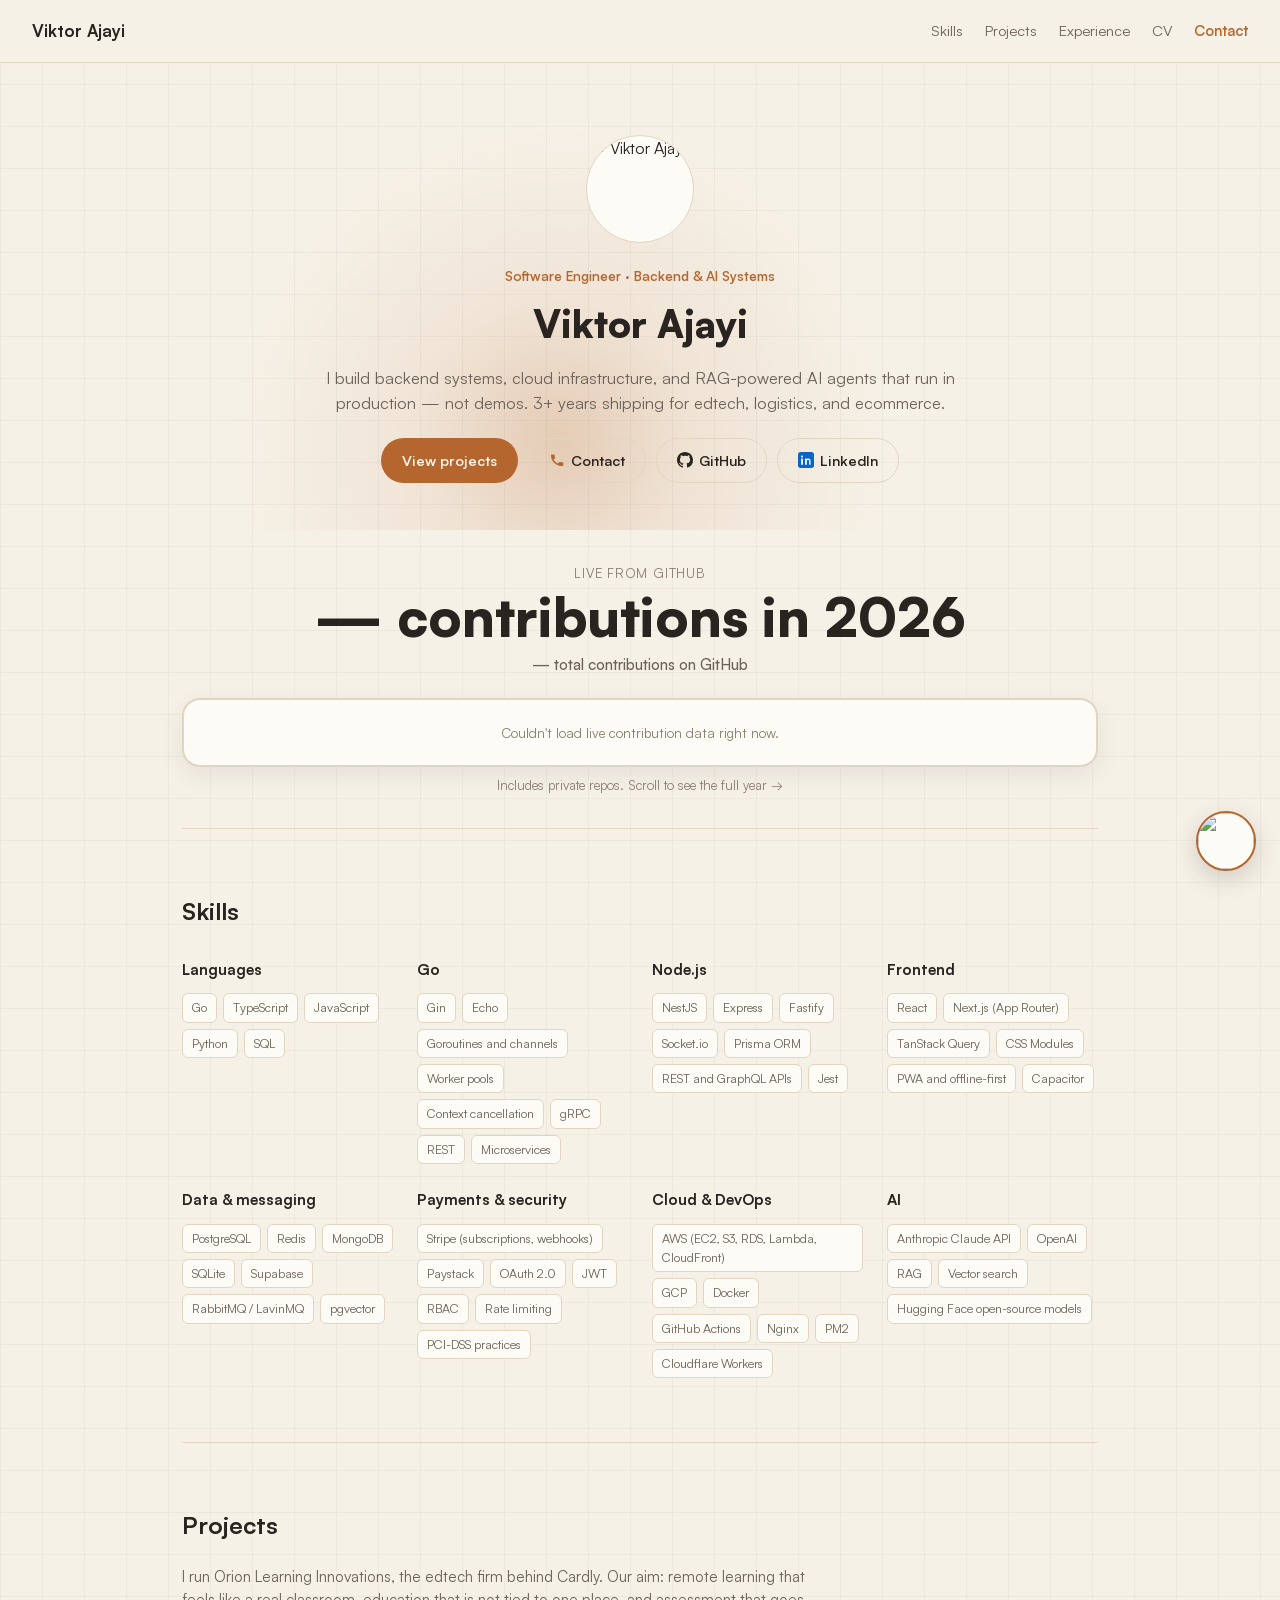
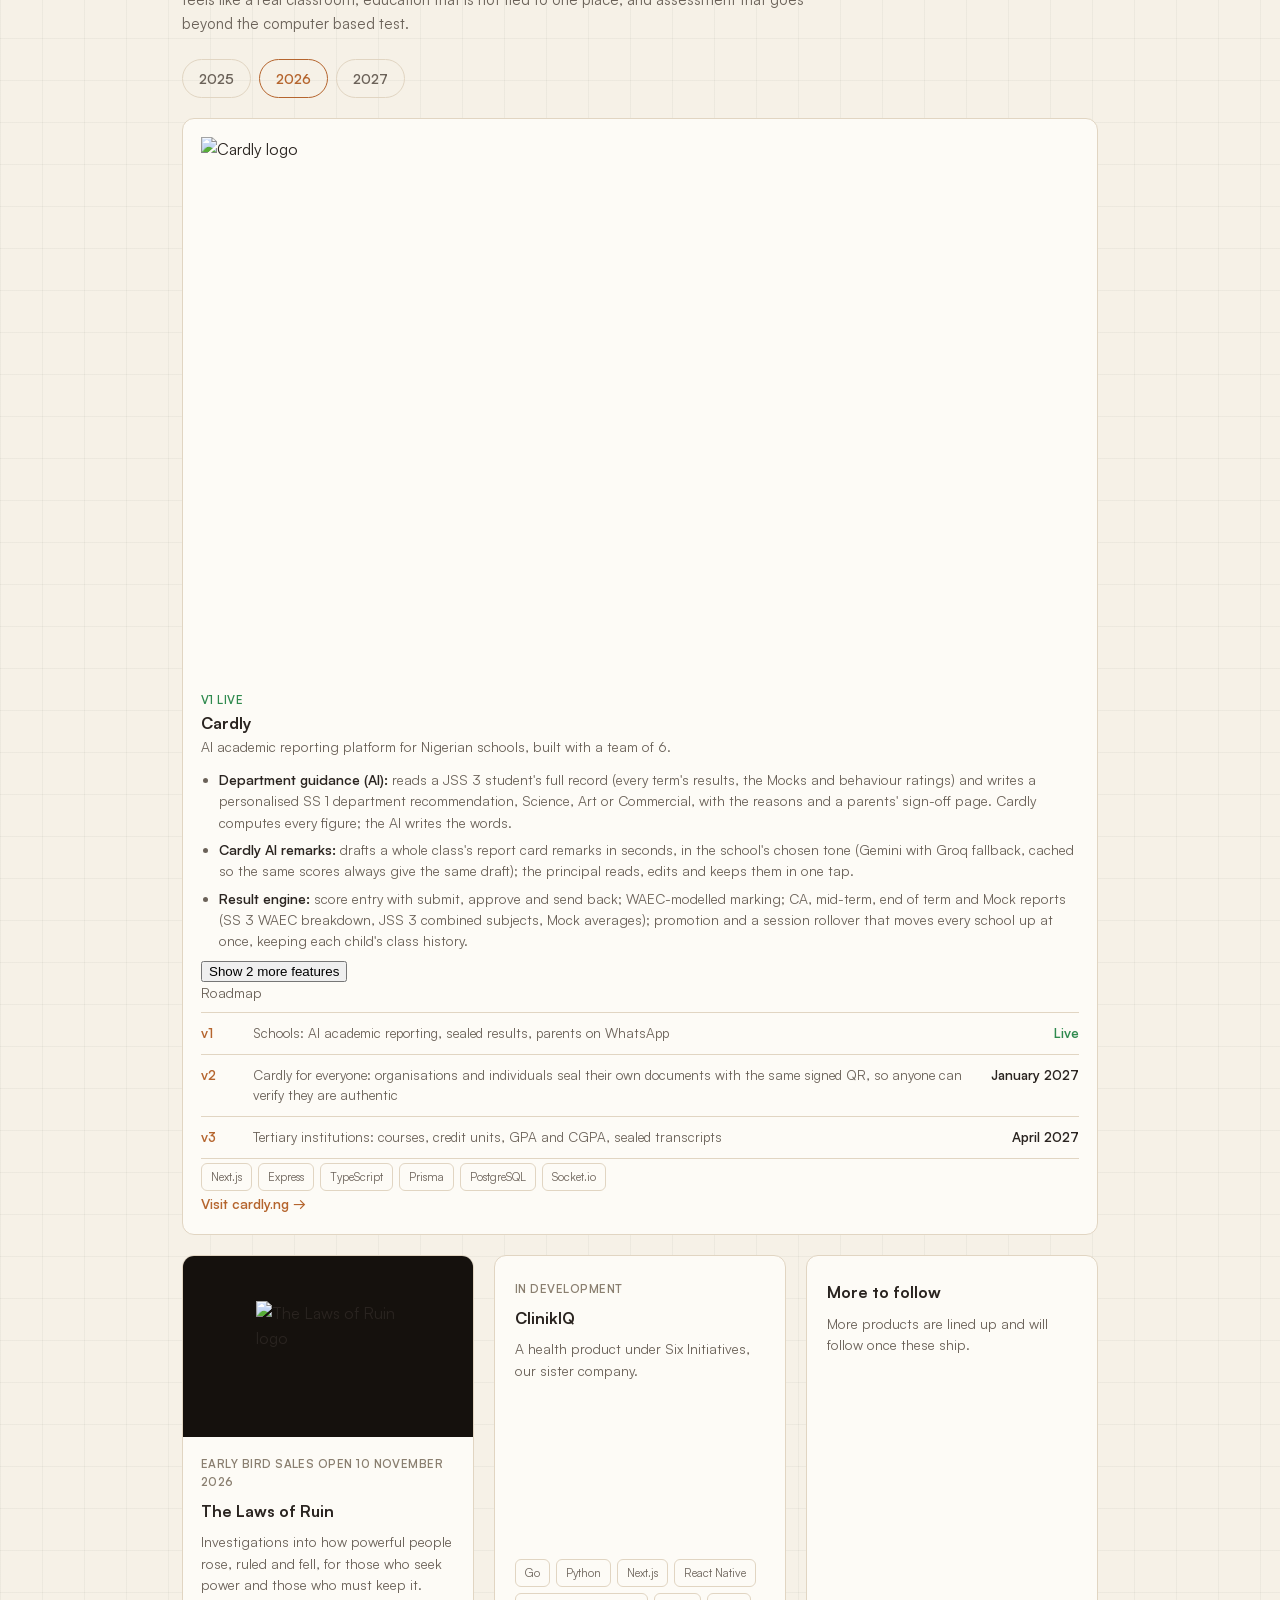
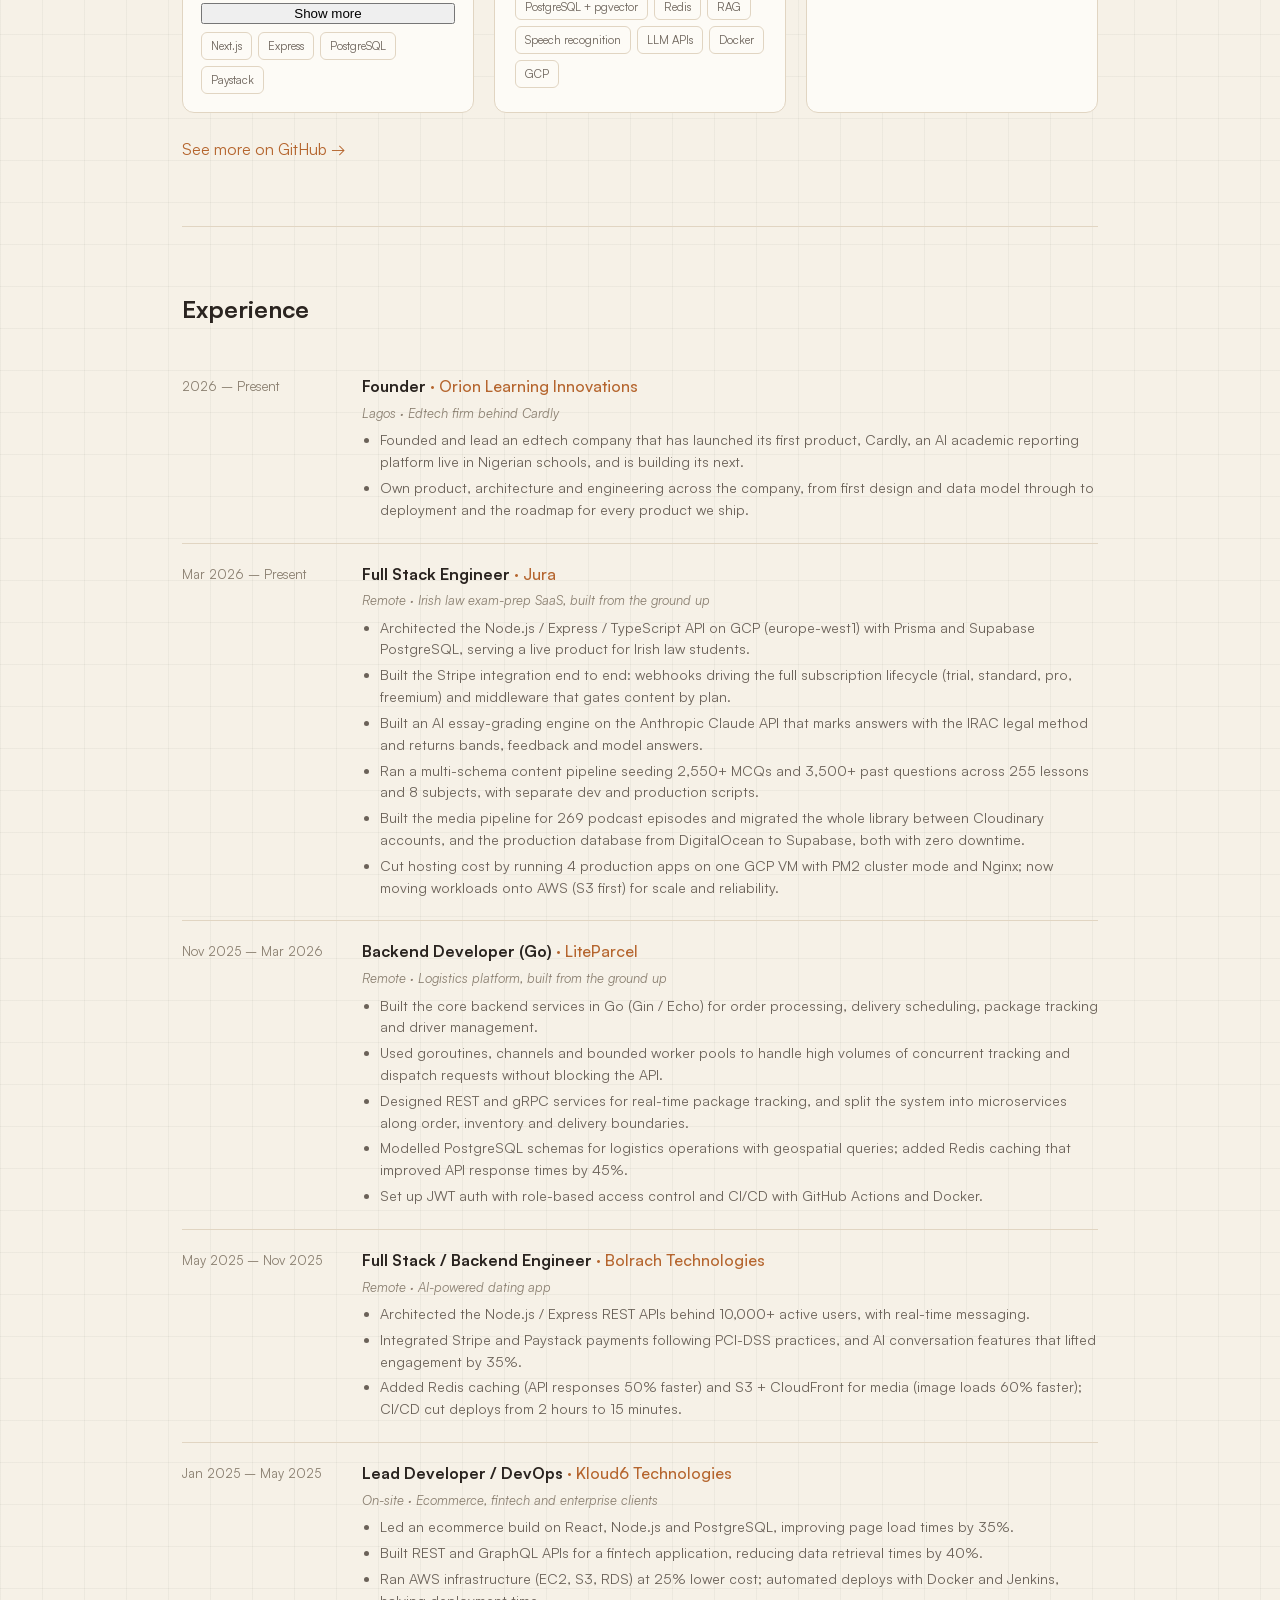
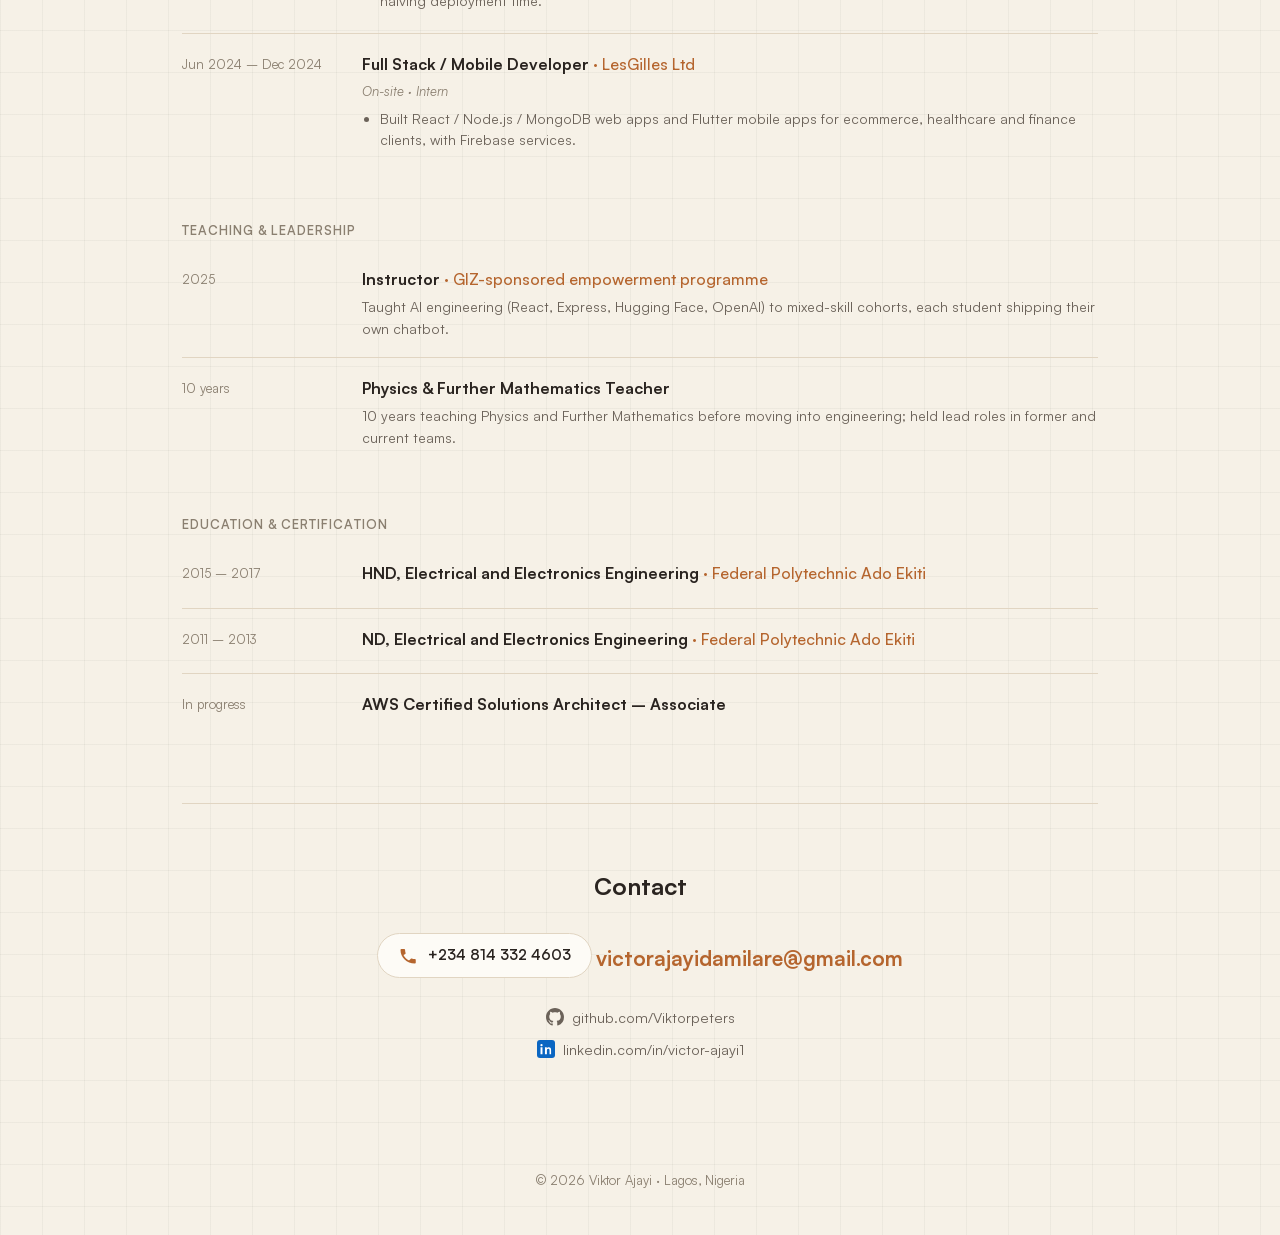
==== commit ef419513: "index html patch" ====
--- a/index.html
+++ b/index.html
@@ -331,35 +331,55 @@
 
         <!-- 2026 -->
         <div class="projects year-panel" id="year-2026" role="tabpanel" aria-labelledby="tab-2026">
-          <article class="project-card project-card--logo project-card--wide">
-            <div class="project-card__img-wrap">
-              <img src="https://res.cloudinary.com/dkrjrfqpy/image/upload/v1791300815/cardly-logo-light_oeyglx.svg" alt="Cardly logo" loading="lazy" />
-            </div>
+          <article class="project-card project-card--wide">
             <div class="project-card__body">
-              <span class="status status--live">v1 Live</span>
-              <h3>Cardly</h3>
-              <p>AI academic reporting platform for Nigerian schools, built with a team of 6.</p>
-              <ul class="points">
-                <li><strong>Department guidance (AI):</strong> reads a JSS 3 student's full record (every term's results, the Mocks and behaviour ratings) and writes a personalised SS 1 department recommendation, Science, Art or Commercial, with the reasons and a parents' sign-off page. Cardly computes every figure; the AI writes the words.</li>
-                <li><strong>Cardly AI remarks:</strong> drafts a whole class's report card remarks in seconds, in the school's chosen tone (Gemini with Groq fallback, cached so the same scores always give the same draft); the principal reads, edits and keeps them in one tap.</li>
-                <li><strong>Result engine:</strong> score entry with submit, approve and send back; WAEC-modelled marking; CA, mid-term, end of term and Mock reports (SS 3 WAEC breakdown, JSS 3 combined subjects, Mock averages); promotion and a session rollover that moves every school up at once, keeping each child's class history.</li>
-                <li><strong>Results nobody can fake:</strong> every report card and transcript is sealed with an Ed25519-signed QR anyone can scan to verify; parents are told on WhatsApp and SMS the moment results are approved, with transcripts and result queries handled in-app.</li>
-                <li><strong>Built to scale:</strong> Next.js with Express / TypeScript / Prisma / PostgreSQL, real-time Socket.io sync across every role, background job queues, and an offline-first app on web, iOS and Android.</li>
-              </ul>
-              <ol class="roadmap">
-                <li><span>v1</span><span>Schools: AI academic reporting, sealed results, parents on WhatsApp</span><span class="status--live">Live</span></li>
-                <li><span>v2</span><span>Cardly for everyone: organisations and individuals seal their own documents with the same signed QR, so anyone can verify they are authentic</span><span>January 2027</span></li>
-                <li><span>v3</span><span>Tertiary institutions: courses, credit units, GPA and CGPA, sealed transcripts</span><span>April 2027</span></li>
-              </ol>
-              <ul class="tag-list tag-list--sm">
-                <li>Next.js</li>
-                <li>Express</li>
-                <li>TypeScript</li>
-                <li>Prisma</li>
-                <li>PostgreSQL</li>
-                <li>Socket.io</li>
-              </ul>
-              <a href="https://cardly.ng" target="_blank" rel="noopener">Visit cardly.ng →</a>
+              <!-- Header: small logo beside the name, no empty side column -->
+              <header class="card-head">
+                <span class="card-logo">
+                  <img src="https://res.cloudinary.com/dkrjrfqpy/image/upload/v1791300815/cardly-logo-light_oeyglx.svg" alt="Cardly logo" loading="lazy" />
+                </span>
+                <div>
+                  <span class="status status--live">v1 Live</span>
+                  <h3>Cardly</h3>
+                  <p>AI academic reporting platform for Nigerian schools, built with a team of 6.</p>
+                </div>
+              </header>
+
+              <!-- Desktop: features left, roadmap and stack right -->
+              <div class="card-cols">
+                <div>
+                  <ul class="points">
+                    <li><strong>Department guidance (AI):</strong> reads a JSS 3 student's full record (every term's results, the Mocks and behaviour ratings) and writes a personalised SS 1 department recommendation, Science, Art or Commercial, with the reasons and a parents' sign-off page. Cardly computes every figure; the AI writes the words.</li>
+                    <li><strong>Cardly AI remarks:</strong> drafts a whole class's report card remarks in seconds, in the school's chosen tone (Gemini with Groq fallback, cached so the same scores always give the same draft); the principal reads, edits and keeps them in one tap.</li>
+                    <li><strong>Result engine:</strong> score entry with submit, approve and send back; WAEC-modelled marking; CA, mid-term, end of term and Mock reports (SS 3 WAEC breakdown, JSS 3 combined subjects, Mock averages); promotion and a session rollover that moves every school up at once, keeping each child's class history.</li>
+                  </ul>
+                  <div class="card-more" id="more-cardly" hidden>
+                    <ul class="points">
+                      <li><strong>Results nobody can fake:</strong> every report card and transcript is sealed with an Ed25519-signed QR anyone can scan to verify; parents are told on WhatsApp and SMS the moment results are approved, with transcripts and result queries handled in-app.</li>
+                      <li><strong>Built to scale:</strong> Next.js with Express / TypeScript / Prisma / PostgreSQL, real-time Socket.io sync across every role, background job queues, and an offline-first app on web, iOS and Android.</li>
+                    </ul>
+                  </div>
+                  <button type="button" class="show-more" aria-expanded="false" aria-controls="more-cardly">Show 2 more features</button>
+                </div>
+
+                <div class="card-side">
+                  <p class="card-label">Roadmap</p>
+                  <ol class="roadmap">
+                    <li><span>v1</span><span>Schools: AI academic reporting, sealed results, parents on WhatsApp</span><span class="status--live">Live</span></li>
+                    <li><span>v2</span><span>Cardly for everyone: organisations and individuals seal their own documents with the same signed QR, so anyone can verify they are authentic</span><span>January 2027</span></li>
+                    <li><span>v3</span><span>Tertiary institutions: courses, credit units, GPA and CGPA, sealed transcripts</span><span>April 2027</span></li>
+                  </ol>
+                  <ul class="tag-list tag-list--sm">
+                    <li>Next.js</li>
+                    <li>Express</li>
+                    <li>TypeScript</li>
+                    <li>Prisma</li>
+                    <li>PostgreSQL</li>
+                    <li>Socket.io</li>
+                  </ul>
+                  <a href="https://cardly.ng" target="_blank" rel="noopener">Visit cardly.ng →</a>
+                </div>
+              </div>
             </div>
           </article>
 
@@ -371,19 +391,22 @@
               <span class="status">Early bird sales open 10 November 2026</span>
               <h3>The Laws of Ruin</h3>
               <p>Investigations into how powerful people rose, ruled and fell, for those who seek power and those who must keep it.</p>
-              <p>
-                A study, in the style of The 48 Laws of Power, of the decisions
-                that brought down kings, cartels and empires. It is written to
-                educate: to show, law by law, the tipping point where power
-                turns on the people who hold it. Investigation I, The Fall of
-                Kings, releases first; II, The Thrones, and III, The Soldiers,
-                follow.
-              </p>
-              <ul class="points">
-                <li><strong>Every law in 12 parts:</strong> the law, the judgment, the transgression, the interpretation, parallels, the cost, keys, the reversal, and The Record, which separates verified facts from disputed ones, with numbered sources.</li>
-                <li><strong>A reader built for it:</strong> an installable phone app with pages that turn like a real book, offline reading, and no PDF downloads, so the work stays protected.</li>
-                <li><strong>Ask the book:</strong> a RAG assistant answers questions about the text and cites the exact pages, with chips that jump straight to them.</li>
-              </ul>
+              <div class="card-more" id="more-ruin" hidden>
+                <p>
+                  A study, in the style of The 48 Laws of Power, of the decisions
+                  that brought down kings, cartels and empires. It is written to
+                  educate: to show, law by law, the tipping point where power
+                  turns on the people who hold it. Investigation I, The Fall of
+                  Kings, releases first; II, The Thrones, and III, The Soldiers,
+                  follow.
+                </p>
+                <ul class="points">
+                  <li><strong>Every law in 12 parts:</strong> the law, the judgment, the transgression, the interpretation, parallels, the cost, keys, the reversal, and The Record, which separates verified facts from disputed ones, with numbered sources.</li>
+                  <li><strong>A reader built for it:</strong> an installable phone app with pages that turn like a real book, offline reading, and no PDF downloads, so the work stays protected.</li>
+                  <li><strong>Ask the book:</strong> a RAG assistant answers questions about the text and cites the exact pages, with chips that jump straight to them.</li>
+                </ul>
+              </div>
+              <button type="button" class="show-more" aria-expanded="false" aria-controls="more-ruin">Show more</button>
               <ul class="tag-list tag-list--sm">
                 <li>Next.js</li>
                 <li>Express</li>
--- a/css/style.css
+++ b/css/style.css
@@ -1172,3 +1172,64 @@
 }
 .project-card--logo .project-card__img-wrap--dark { background: #15110d; }
 .project-card--masked h3 { letter-spacing: 0.2em; color: var(--text-dim); }
+
+/* ============================================================
+   CV MATCH: wide Cardly card, bullet points, roadmap,
+   experience bullets and sub-sections
+   ============================================================ */
+.project-card--wide { grid-column: 1 / -1; }
+@media (min-width: 861px) {
+  .project-card--wide { flex-direction: row; }
+  .project-card--wide .project-card__img-wrap { flex: 0 0 240px; aspect-ratio: auto; }
+}
+.points {
+  margin: 4px 0 0;
+  padding-left: 18px;
+  color: var(--text-muted);
+  font-size: 0.86rem;
+}
+.points li { margin-bottom: 6px; }
+.points strong { color: var(--text); font-weight: 600; }
+.roadmap {
+  list-style: none;
+  margin: 8px 0 4px;
+  padding: 0;
+  border-top: 1px solid var(--border);
+}
+.roadmap li {
+  display: grid;
+  grid-template-columns: 40px 1fr auto;
+  gap: 12px;
+  padding: 10px 0;
+  border-bottom: 1px solid var(--border);
+  font-size: 0.84rem;
+  color: var(--text-muted);
+}
+.roadmap li span:first-child { font-weight: 600; color: var(--accent); }
+.roadmap li span:last-child { font-weight: 600; color: var(--text); white-space: nowrap; }
+.roadmap li span.status--live { color: #2f8a4e; }
+@media (max-width: 560px) {
+  .roadmap li { grid-template-columns: 32px 1fr; }
+  .roadmap li span:last-child { grid-column: 2; }
+}
+.timeline__body .sub {
+  margin: 0 0 6px;
+  font-style: italic;
+  color: var(--text-dim);
+  font-size: 0.82rem;
+}
+.timeline__body ul {
+  margin: 0;
+  padding-left: 18px;
+  color: var(--text-muted);
+  font-size: 0.88rem;
+}
+.timeline__body ul li { margin-bottom: 4px; }
+.subsection__title {
+  margin: 48px 0 8px;
+  font-size: 0.8rem;
+  font-weight: 600;
+  letter-spacing: 0.08em;
+  text-transform: uppercase;
+  color: var(--text-dim);
+}
